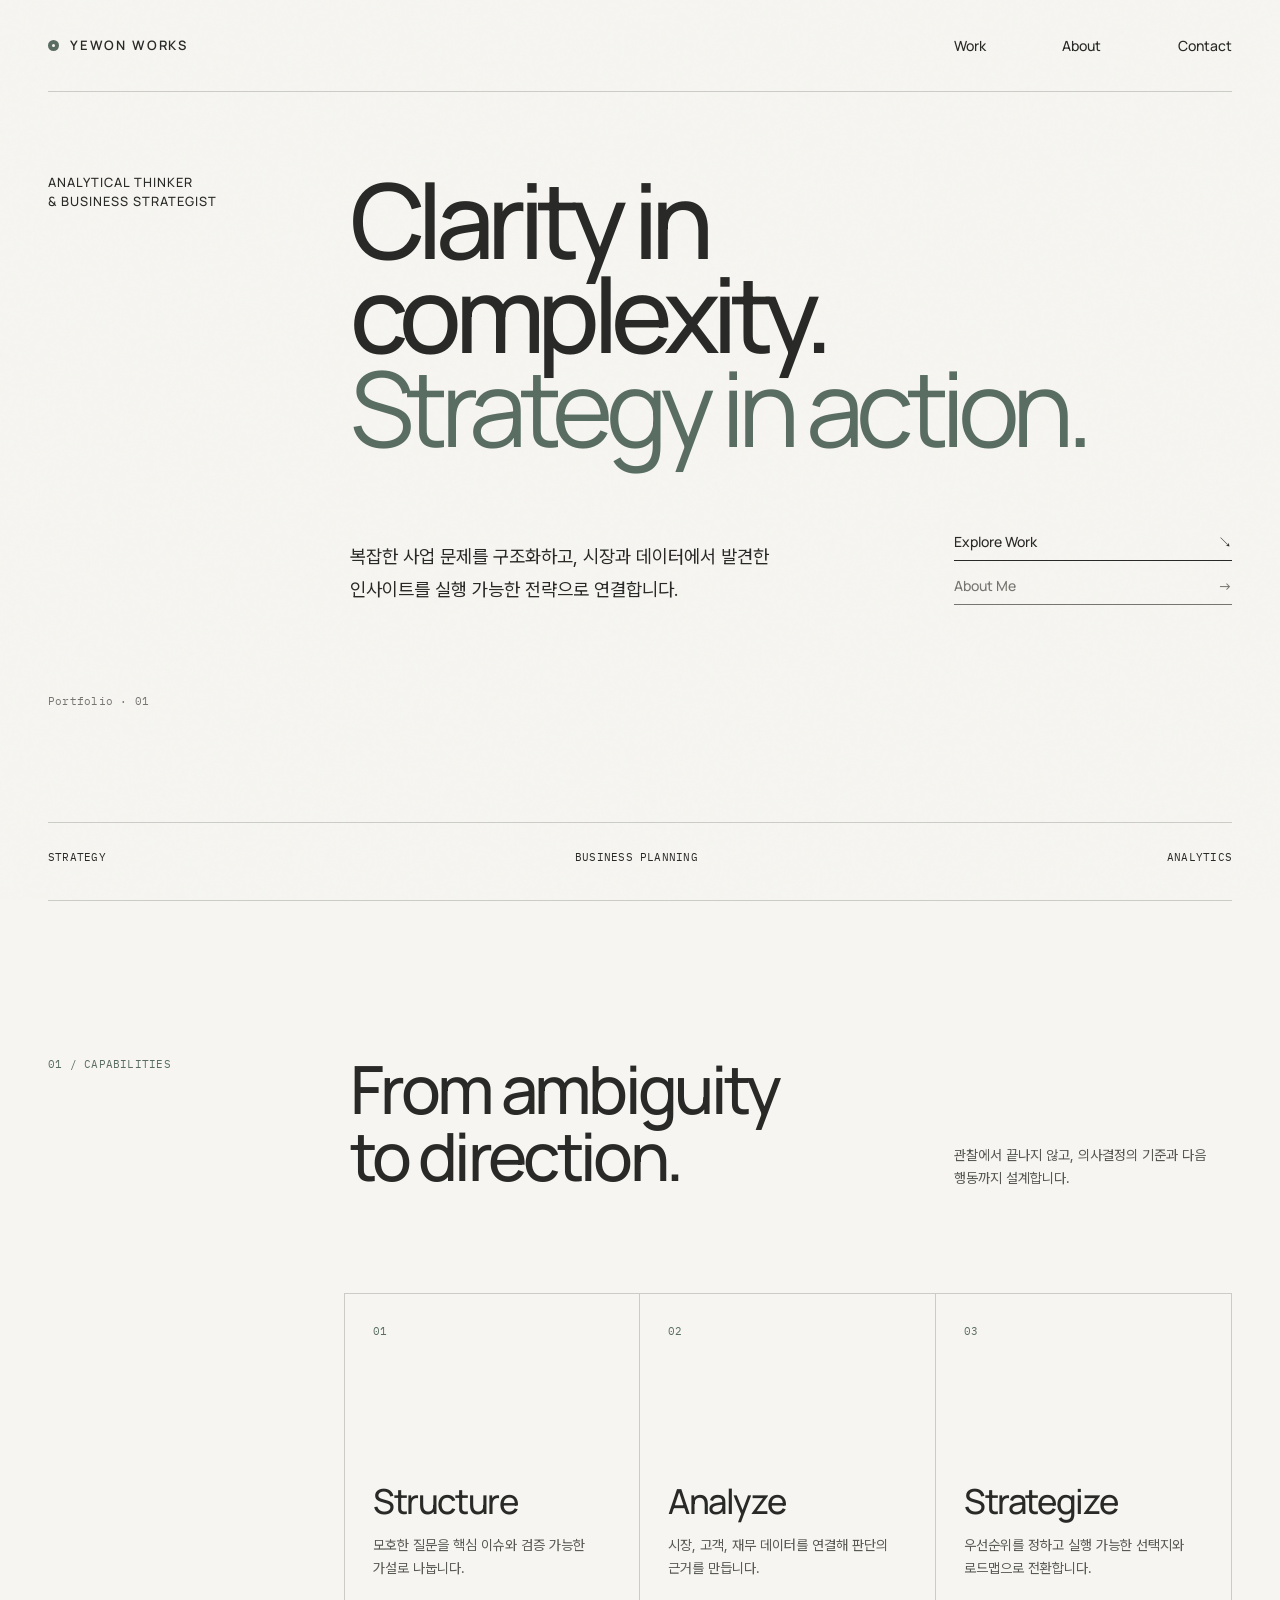
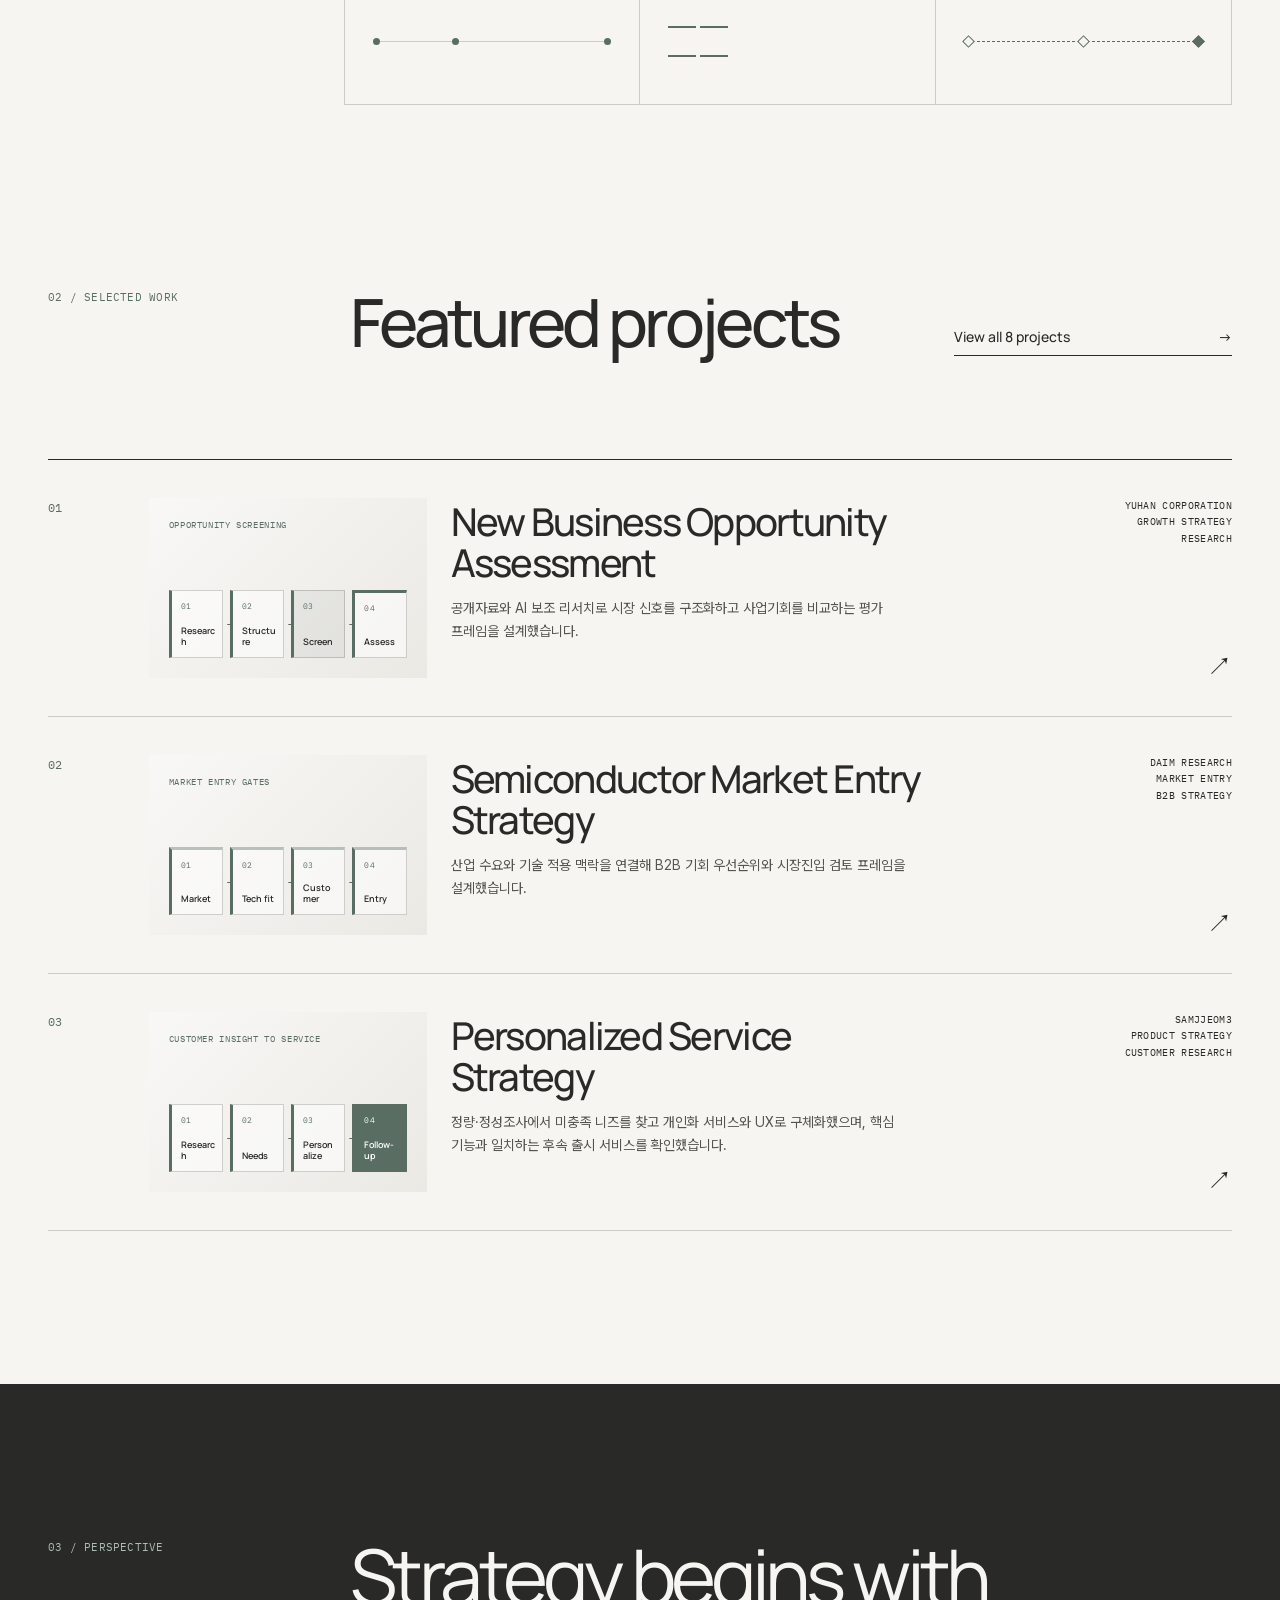
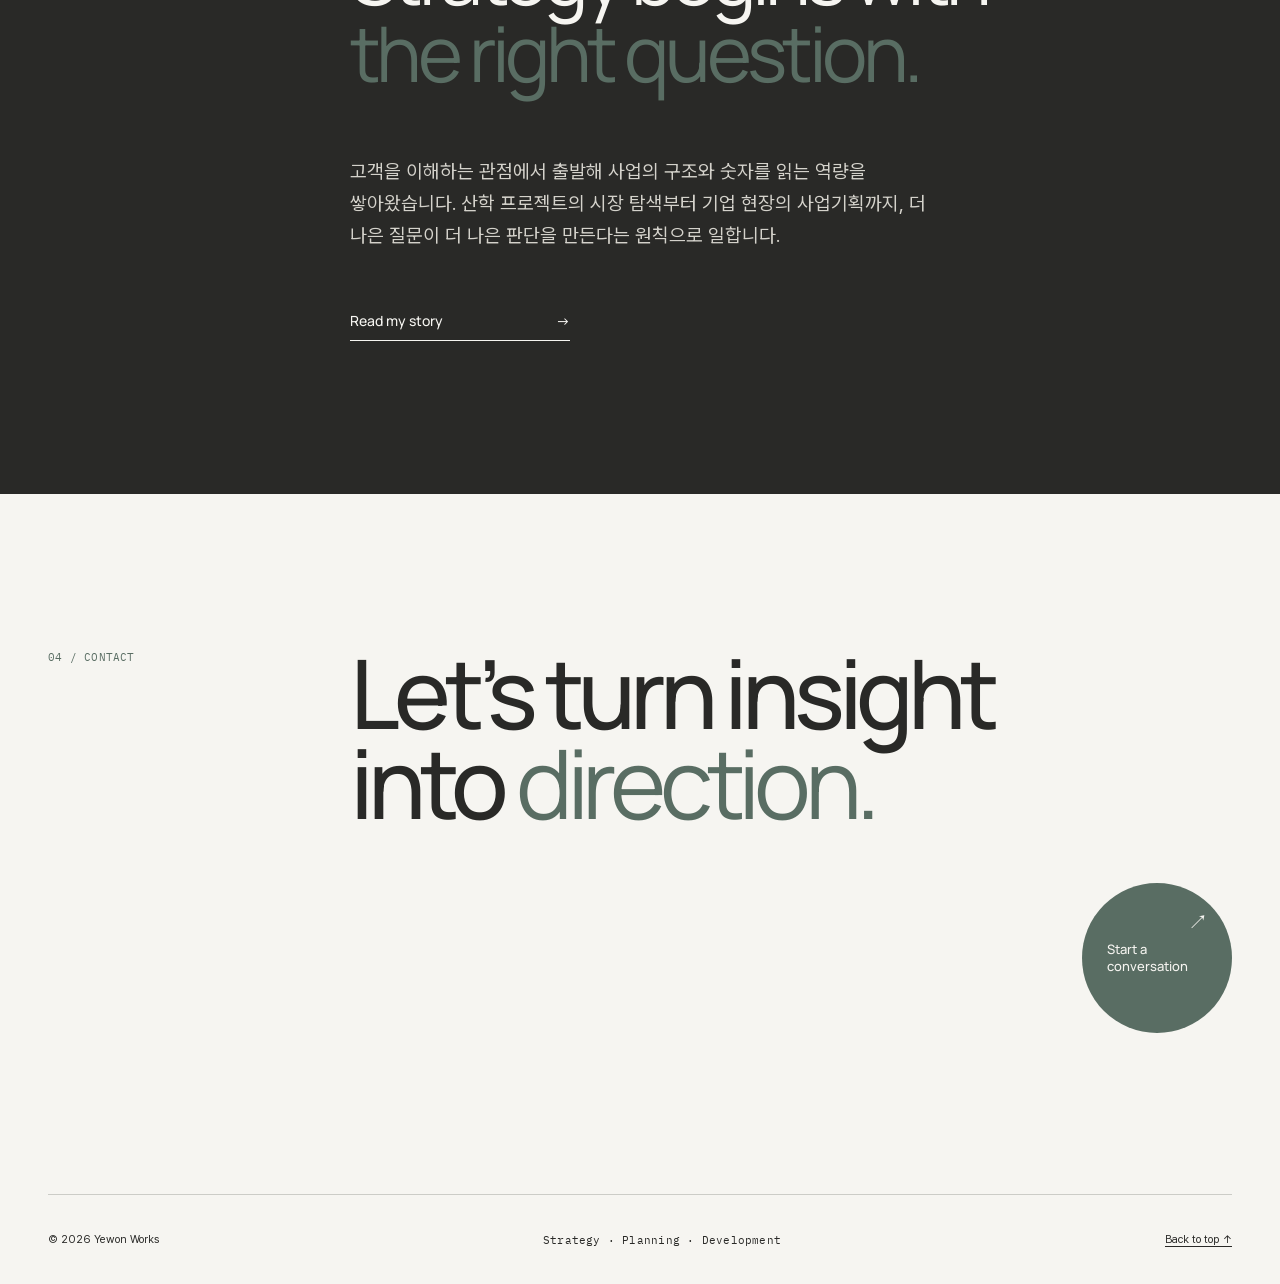
==== index.html @ 70c8a5c2 "Deploy Yewon Works v14" ====
<!doctype html>
<html lang="ko">
<head>
  <meta charset="utf-8">
  <meta name="viewport" content="width=device-width, initial-scale=1">
  <meta name="description" content="복잡한 사업 문제를 구조화하고 실행 가능한 전략으로 연결하는 비즈니스 전략 포트폴리오, Yewon Works.">
  <meta name="theme-color" content="#F6F5F1">
  <meta property="og:title" content="Yewon Works — Strategy in Action">
  <meta property="og:description" content="Business Strategy, Planning & Development Portfolio">
  <meta property="og:type" content="website">
  <title>Yewon Works — Business Strategy Portfolio</title>
  <link rel="icon" href="assets/favicon.svg" type="image/svg+xml">
  <link rel="preload" href="assets/fonts/PretendardVariable.woff2" as="font" type="font/woff2" crossorigin>
  <link rel="preload" href="assets/fonts/Manrope-Variable.ttf" as="font" type="font/ttf" crossorigin>
  <link rel="stylesheet" href="assets/css/styles.css">
  <link rel="stylesheet" href="assets/css/v9-quality.css">
  <script src="assets/js/projects.js" defer></script>
  <script src="assets/js/site.js" defer></script>
</head>
<body data-page="home">
  <a class="skip-link" href="#main">본문 바로가기</a>
  <header class="site-header" data-header>
    <a class="brand" href="index.html" aria-label="Yewon Works 홈">
      <span class="brand-mark" aria-hidden="true"></span>
      <span>YEWON WORKS</span>
    </a>
    <button class="menu-toggle" type="button" aria-expanded="false" aria-controls="site-nav">
      <span>Menu</span><span class="menu-icon" aria-hidden="true"></span>
    </button>
    <nav class="site-nav" id="site-nav" aria-label="주요 메뉴">
      <a href="work.html" data-nav="work">Work</a>
      <a href="about.html" data-nav="about">About</a>
      <a href="contact.html" data-nav="contact">Contact</a>
    </nav>
  </header>

  <main id="main">
    <section class="hero shell" aria-labelledby="hero-title">
      <div class="hero-kicker reveal">
        <span class="eyebrow">Analytical Thinker<br>&amp; Business Strategist</span>
        <span class="edition mono">Portfolio · 01</span>
      </div>
      <div class="hero-content">
        <h1 id="hero-title" class="display reveal">Clarity in<br>complexity.<br><em>Strategy in action.</em></h1>
        <div class="hero-bottom reveal">
          <p>복잡한 사업 문제를 구조화하고, 시장과 데이터에서 발견한 인사이트를 실행 가능한 전략으로 연결합니다.</p>
          <div class="hero-actions">
            <a class="text-link" href="#featured">Explore Work <span aria-hidden="true">↘</span></a>
            <a class="text-link text-link--muted" href="about.html">About Me <span aria-hidden="true">→</span></a>
          </div>
        </div>
      </div>
      <div class="hero-keywords mono reveal" aria-label="핵심 분야">
        <span>Strategy</span><span>Business Planning</span><span>Analytics</span>
      </div>
    </section>

    <section class="section section--line shell" aria-labelledby="competencies-title">
      <div class="section-heading reveal">
        <p class="section-index mono">01 / Capabilities</p>
        <h2 id="competencies-title">From ambiguity<br>to direction.</h2>
        <p>관찰에서 끝나지 않고, 의사결정의 기준과 다음 행동까지 설계합니다.</p>
      </div>
      <div class="capability-grid">
        <article class="capability reveal">
          <span class="capability-no mono">01</span>
          <h3>Structure</h3>
          <p>모호한 질문을 핵심 이슈와 검증 가능한 가설로 나눕니다.</p>
          <div class="logic-line" aria-hidden="true"><i></i><i></i><i></i></div>
        </article>
        <article class="capability reveal">
          <span class="capability-no mono">02</span>
          <h3>Analyze</h3>
          <p>시장, 고객, 재무 데이터를 연결해 판단의 근거를 만듭니다.</p>
          <div class="logic-grid" aria-hidden="true"><i></i><i></i><i></i><i></i></div>
        </article>
        <article class="capability reveal">
          <span class="capability-no mono">03</span>
          <h3>Strategize</h3>
          <p>우선순위를 정하고 실행 가능한 선택지와 로드맵으로 전환합니다.</p>
          <div class="logic-roadmap" aria-hidden="true"><i></i><i></i><i></i></div>
        </article>
      </div>
    </section>

    <section class="section featured shell" id="featured" aria-labelledby="featured-title">
      <div class="section-heading section-heading--row reveal">
        <div>
          <p class="section-index mono">02 / Selected Work</p>
          <h2 id="featured-title">Featured projects</h2>
        </div>
        <a class="text-link" href="work.html">View all 8 projects <span aria-hidden="true">→</span></a>
      </div>
      <div class="featured-list" data-featured-projects></div>
    </section>

    <section class="section profile-bridge" aria-labelledby="intro-title">
      <div class="shell profile-bridge__inner">
        <p class="section-index mono reveal">03 / Perspective</p>
        <div class="profile-bridge__copy reveal">
          <h2 id="intro-title">Strategy begins with<br><em>the right question.</em></h2>
          <p>고객을 이해하는 관점에서 출발해 사업의 구조와 숫자를 읽는 역량을 쌓아왔습니다. 산학 프로젝트의 시장 탐색부터 기업 현장의 사업기획까지, 더 나은 질문이 더 나은 판단을 만든다는 원칙으로 일합니다.</p>
          <a class="text-link text-link--light" href="about.html">Read my story <span aria-hidden="true">→</span></a>
        </div>
      </div>
    </section>

    <section class="contact-cta shell reveal" aria-labelledby="contact-title">
      <p class="section-index mono">04 / Contact</p>
      <div>
        <h2 id="contact-title">Let’s turn insight<br>into <em>direction.</em></h2>
        <a class="circle-link" href="contact.html" aria-label="Contact 페이지로 이동"><span>Start a<br>conversation</span><b aria-hidden="true">↗</b></a>
      </div>
    </section>
  </main>

  <footer class="site-footer shell">
    <p>© <span data-year></span> Yewon Works</p>
    <p class="mono">Strategy · Planning · Development</p>
    <a href="#main">Back to top ↑</a>
  </footer>
</body>
</html>
---- assets/css/styles.css ----
:root {
  --canvas: #f6f5f1;
  --ink: #292927;
  --surface: #e8e6e0;
  --sage: #596d63;
  --stone: #77756f;
  --line: rgba(41, 41, 39, 0.2);
  --shell: min(1440px, calc(100vw - 96px));
  --header-h: 92px;
  --ease: cubic-bezier(.22, 1, .36, 1);
  --paper: var(--canvas);
  --paper-2: var(--surface);
  --muted: var(--stone);
  --sage-pale: rgba(89, 109, 99, .08);
  --mono: 'IBM Plex Mono', monospace;
}

* { box-sizing: border-box; }
html { scroll-behavior: smooth; }
body {
  margin: 0;
  background: var(--canvas);
  color: var(--ink);
  font-family: Pretendard, "Noto Sans KR", "Apple SD Gothic Neo", Arial, sans-serif;
  font-size: 16px;
  line-height: 1.65;
  text-rendering: optimizeLegibility;
  overflow-x: hidden;
}
body::before {
  content: "";
  position: fixed;
  inset: 0;
  z-index: -1;
  opacity: .18;
  pointer-events: none;
  background-image: url("data:image/svg+xml,%3Csvg viewBox='0 0 180 180' xmlns='http://www.w3.org/2000/svg'%3E%3Cfilter id='n'%3E%3CfeTurbulence type='fractalNoise' baseFrequency='.95' numOctaves='2' stitchTiles='stitch'/%3E%3C/filter%3E%3Crect width='100%25' height='100%25' filter='url(%23n)' opacity='.08'/%3E%3C/svg%3E");
}
a { color: inherit; text-decoration: none; }
button { color: inherit; font: inherit; }
p, h1, h2, h3 { margin-top: 0; }
::selection { background: var(--sage); color: var(--canvas); }
:focus-visible { outline: 2px solid var(--sage); outline-offset: 5px; }
.shell { width: var(--shell); margin-inline: auto; }
.mono { font-family: "IBM Plex Mono", Consolas, monospace; letter-spacing: .02em; }
.skip-link { position: fixed; top: 12px; left: 12px; z-index: 1000; padding: 10px 15px; background: var(--ink); color: var(--canvas); transform: translateY(-150%); }
.skip-link:focus { transform: none; }

.site-header {
  width: var(--shell);
  height: var(--header-h);
  margin-inline: auto;
  display: grid;
  grid-template-columns: repeat(12, 1fr);
  align-items: center;
  gap: 24px;
  border-bottom: 1px solid var(--line);
  position: relative;
  z-index: 50;
}
.brand { grid-column: span 4; display: inline-flex; width: max-content; align-items: center; gap: 11px; font: 600 13px/1 "Manrope", Arial, sans-serif; letter-spacing: .14em; }
.brand-mark { width: 11px; height: 11px; border-radius: 50%; background: var(--sage); position: relative; }
.brand-mark::after { content: ""; position: absolute; width: 3px; height: 3px; border-radius: 50%; background: var(--canvas); inset: 4px; }
.site-nav { grid-column: 10 / -1; display: flex; justify-content: space-between; font: 500 14px/1 "Manrope", Arial, sans-serif; }
.site-nav a { position: relative; padding: 8px 0; }
.site-nav a::after { content: ""; position: absolute; height: 1px; background: currentColor; inset: auto 0 1px; transform: scaleX(0); transform-origin: right; transition: transform .4s var(--ease); }
.site-nav a:hover::after, .site-nav a[aria-current="page"]::after { transform: scaleX(1); transform-origin: left; }
.site-nav a[aria-current="page"] { color: var(--sage); }
.menu-toggle { display: none; border: 0; background: transparent; padding: 10px 0; }

.hero { min-height: calc(100svh - var(--header-h)); display: grid; grid-template-columns: repeat(12, 1fr); grid-template-rows: 1fr auto; column-gap: 24px; padding-block: clamp(70px, 9vh, 130px) 34px; }
.hero-kicker { grid-column: 1 / 4; display: flex; flex-direction: column; justify-content: space-between; padding-bottom: 112px; }
.eyebrow { font: 500 clamp(12px, 1vw, 14px)/1.45 "Manrope", Arial, sans-serif; letter-spacing: .08em; text-transform: uppercase; }
.edition { font-size: 11px; color: var(--stone); }
.hero-content { grid-column: 4 / -1; }
.display { margin: 0; font: 500 clamp(58px, 8.15vw, 126px)/.9 "Manrope", Arial, sans-serif; letter-spacing: -.072em; }
.display em, h2 em, .about-statement em, .contact-page h1 em { color: var(--sage); font-style: normal; font-weight: 400; }
.hero-bottom { margin: clamp(50px, 8vh, 94px) 0 0; display: grid; grid-template-columns: repeat(9, 1fr); gap: 24px; align-items: end; }
.hero-bottom > p { grid-column: 1 / 6; max-width: 610px; margin: 0; font-size: clamp(17px, 1.45vw, 21px); line-height: 1.75; word-break: keep-all; }
.hero-actions { grid-column: 7 / -1; display: grid; gap: 10px; }
.text-link { display: flex; justify-content: space-between; gap: 22px; border-bottom: 1px solid currentColor; padding: 6px 0 9px; font: 500 14px/1.3 "Manrope", Arial, sans-serif; transition: color .25s, padding .25s; }
.text-link:hover { color: var(--sage); padding-inline: 4px; }
.text-link--muted { color: var(--stone); }
.hero-keywords { grid-column: 1 / -1; display: flex; justify-content: space-between; padding-top: 25px; border-top: 1px solid var(--line); font-size: 11px; text-transform: uppercase; }

.section { padding-block: clamp(110px, 12vw, 190px); }
.section--line { border-top: 1px solid var(--line); }
.section-heading { display: grid; grid-template-columns: repeat(12, 1fr); gap: 24px; margin-bottom: clamp(70px, 8vw, 120px); }
.section-index { grid-column: 1 / 4; margin: 0; color: var(--sage); font-size: 11px; text-transform: uppercase; }
.section-heading h2 { grid-column: 4 / 10; margin: 0; font: 500 clamp(43px, 5.2vw, 77px)/1.02 "Manrope", Arial, sans-serif; letter-spacing: -.055em; }
.section-heading > p:last-child { grid-column: 10 / -1; margin: 0; align-self: end; color: #575752; font-size: 14px; word-break: keep-all; }
.section-heading--row { align-items: end; }
.section-heading--row > div { grid-column: 1 / 10; display: grid; grid-template-columns: repeat(9, 1fr); gap: 24px; }
.section-heading--row > div .section-index { grid-column: 1 / 4; }
.section-heading--row > div h2 { grid-column: 4 / -1; }
.section-heading--row > .text-link { grid-column: 10 / -1; }

.capability-grid { margin-left: 25%; display: grid; grid-template-columns: repeat(3, 1fr); border-top: 1px solid var(--line); border-bottom: 1px solid var(--line); }
.capability { min-height: 410px; padding: 28px 28px 35px; display: flex; flex-direction: column; border-right: 1px solid var(--line); }
.capability:first-child { border-left: 1px solid var(--line); }
.capability-no { color: var(--sage); font-size: 11px; }
.capability h3 { margin: auto 0 15px; font: 500 clamp(28px, 2.7vw, 40px)/1 "Manrope", Arial, sans-serif; letter-spacing: -.04em; }
.capability p { margin: 0 0 34px; color: #5a5a55; font-size: 14px; word-break: keep-all; }
.logic-line, .logic-grid, .logic-roadmap { height: 55px; display: flex; align-items: center; position: relative; }
.logic-line::before { content: ""; position: absolute; height: 1px; inset: 50% 0 auto; background: var(--line); }
.logic-line i { width: 7px; height: 7px; border-radius: 50%; background: var(--sage); z-index: 1; }
.logic-line i:nth-child(2) { margin-inline: auto; }.logic-line i:nth-child(3) { margin-left: auto; }
.logic-grid { display: grid; grid-template-columns: 1fr 1fr; gap: 4px; width: 60px; }
.logic-grid i { border: 1px solid var(--sage); }.logic-grid i:nth-child(3) { background: var(--sage); }
.logic-roadmap { justify-content: space-between; }
.logic-roadmap::before { content: ""; position: absolute; left: 3px; right: 3px; top: 50%; border-top: 1px dashed var(--sage); }
.logic-roadmap i { width: 9px; height: 9px; background: var(--canvas); border: 1px solid var(--sage); transform: rotate(45deg); z-index: 1; }.logic-roadmap i:last-child { background: var(--sage); }

.featured { padding-top: 30px; }
.featured-list { border-top: 1px solid var(--ink); }
.featured-card { display: grid; grid-template-columns: repeat(12, 1fr); gap: 24px; padding: 38px 0; border-bottom: 1px solid var(--line); position: relative; transition: padding .45s var(--ease); }
.featured-card:hover { padding-inline: 18px; }
.featured-card__number { grid-column: 1 / 2; color: var(--sage); font-size: 12px; }
.featured-card__visual { grid-column: 2 / 5; height: 180px; background: var(--surface); overflow: hidden; position: relative; }
.featured-card__content { grid-column: 5 / 10; }
.featured-card__content h3 { margin: 3px 0 13px; font: 500 clamp(27px, 3vw, 43px)/1.08 "Manrope", Arial, sans-serif; letter-spacing: -.045em; }
.featured-card__content p { margin: 0; max-width: 570px; color: #555550; font-size: 14px; word-break: keep-all; }
.featured-card__meta { grid-column: 10 / -1; display: flex; flex-direction: column; justify-content: space-between; align-items: flex-end; text-align: right; }
.featured-card__meta span { font-size: 10px; text-transform: uppercase; }.featured-card__meta b { font: 400 25px/1 "Manrope", Arial, sans-serif; transition: transform .3s; }.featured-card:hover .featured-card__meta b { transform: translate(4px, -4px); }
.mini-visual { position: absolute; inset: 25px; }
.mini-visual--matrix { border: 1px solid rgba(89,109,99,.45); background: linear-gradient(90deg, transparent 49.7%, rgba(89,109,99,.35) 50%, transparent 50.3%), linear-gradient(transparent 49.7%, rgba(89,109,99,.35) 50%, transparent 50.3%); }
.mini-visual--matrix::after { content: ""; position: absolute; width: 22px; height: 22px; right: 18%; top: 16%; border-radius: 50%; background: var(--sage); }
.mini-visual--scenario { border-left: 1px solid var(--sage); border-bottom: 1px solid var(--sage); }
.mini-visual--scenario::before, .mini-visual--scenario::after { content: ""; position: absolute; left: 14%; right: 5%; height: 1px; background: var(--sage); transform-origin: left; }
.mini-visual--scenario::before { bottom: 25%; transform: rotate(-17deg); }.mini-visual--scenario::after { bottom: 25%; transform: rotate(-38deg); opacity: .55; }
.mini-visual--journey { display: flex; align-items: center; justify-content: space-between; }
.mini-visual--journey::before { content: ""; position: absolute; left: 5px; right: 5px; border-top: 1px dashed var(--sage); }
.mini-visual--journey i { width: 12px; height: 12px; background: var(--surface); border: 1px solid var(--sage); border-radius: 50%; z-index: 1; }.mini-visual--journey i:nth-child(3) { background: var(--sage); }

.profile-bridge { background: var(--ink); color: var(--canvas); padding-block: clamp(110px, 12vw, 180px); }
.profile-bridge__inner { display: grid; grid-template-columns: repeat(12, 1fr); gap: 24px; }
.profile-bridge .section-index { grid-column: 1 / 4; color: #aebcb5; }
.profile-bridge__copy { grid-column: 4 / -1; }
.profile-bridge h2 { margin: 0 0 65px; font: 400 clamp(48px, 6vw, 90px)/1 "Manrope", Arial, sans-serif; letter-spacing: -.06em; }
.profile-bridge__copy > p { max-width: 610px; margin: 0 0 55px; font-size: clamp(17px, 1.5vw, 21px); color: #d4d2cb; word-break: keep-all; }
.text-link--light { max-width: 220px; color: var(--canvas); }

.contact-cta { min-height: 700px; padding-block: clamp(110px, 12vw, 180px); display: grid; grid-template-columns: repeat(12, 1fr); gap: 24px; }
.contact-cta > .section-index { grid-column: 1 / 4; }
.contact-cta > div { grid-column: 4 / -1; position: relative; }
.contact-cta h2 { margin: 0; font: 500 clamp(52px, 7.5vw, 112px)/.94 "Manrope", Arial, sans-serif; letter-spacing: -.065em; }
.circle-link { width: 150px; height: 150px; border-radius: 50%; background: var(--sage); color: var(--canvas); display: flex; justify-content: space-between; align-items: center; padding: 25px; margin: 55px 0 0 auto; font: 500 13px/1.35 "Manrope", Arial, sans-serif; transition: transform .4s var(--ease), background .3s; }
.circle-link b { align-self: flex-start; font-size: 20px; font-weight: 400; }.circle-link:hover { transform: rotate(-5deg) scale(1.04); background: #45594f; }
.site-footer { min-height: 90px; padding-block: 24px; border-top: 1px solid var(--line); display: flex; justify-content: space-between; align-items: center; font-size: 11px; }
.site-footer p { margin: 0; }.site-footer a { text-decoration: underline; text-underline-offset: 3px; }

/* Work */
.page-hero { min-height: 700px; padding-block: clamp(80px, 10vw, 150px) 70px; display: grid; grid-template-columns: repeat(12, 1fr); gap: 24px; align-content: space-between; }
.page-label { grid-column: 1 / 4; color: var(--sage); font-size: 11px; text-transform: uppercase; }
.page-hero__title { grid-column: 1 / -1; display: flex; justify-content: space-between; align-items: end; }
.page-hero h1 { margin: 0; font: 500 clamp(95px, 17vw, 250px)/.72 "Manrope", Arial, sans-serif; letter-spacing: -.085em; }
.project-count { font-size: 11px; color: var(--stone); }
.page-hero__intro { grid-column: 4 / -1; display: grid; grid-template-columns: 2fr 1fr; gap: 48px; border-top: 1px solid var(--line); padding-top: 24px; }
.page-hero__intro p:first-child { margin: 0; font-size: clamp(18px, 1.8vw, 25px); max-width: 650px; word-break: keep-all; }
.page-hero__intro .note { margin: 0; color: #65645f; font-size: 12px; word-break: keep-all; }
.work-section { padding-block: clamp(100px, 10vw, 150px); border-top: 1px solid var(--line); }
.work-section__heading { display: grid; grid-template-columns: repeat(12, 1fr); gap: 24px; margin-bottom: 70px; }
.work-section__heading .section-index { grid-column: 1 / 4; }
.work-section__heading h2 { grid-column: 4 / 10; margin: 0; font: 500 clamp(40px, 4.7vw, 68px)/1 "Manrope", Arial, sans-serif; letter-spacing: -.05em; }
.work-section__heading > p:last-child { grid-column: 10 / -1; margin: 0; font-size: 13px; color: #61605b; word-break: keep-all; }
.project-table { border-top: 1px solid var(--ink); }
.project-row { display: grid; grid-template-columns: repeat(12, 1fr); gap: 24px; padding: 34px 0 36px; border-bottom: 1px solid var(--line); transition: padding .4s var(--ease), background .3s; position: relative; }
.project-row:hover { padding-inline: 16px; }
.project-row__no { grid-column: 1 / 2; color: var(--sage); font-size: 11px; }
.project-row__main { grid-column: 2 / 8; }
.project-row__org { margin: 0 0 7px; color: var(--stone); font-size: 11px; }
.project-row h3 { margin: 0 0 12px; font: 500 clamp(25px, 2.8vw, 39px)/1.12 "Manrope", Arial, sans-serif; letter-spacing: -.045em; }
.project-row__main > p:last-child { max-width: 650px; margin: 0; color: #5c5c57; font-size: 13px; word-break: keep-all; }
.project-row__tags { grid-column: 8 / 11; display: flex; align-content: flex-start; flex-wrap: wrap; gap: 6px; }
.tag { display: inline-block; border: 1px solid var(--line); border-radius: 999px; padding: 5px 9px 4px; font: 400 9px/1.2 "IBM Plex Mono", monospace; }
.project-row__type { grid-column: 11 / -1; display: flex; flex-direction: column; justify-content: space-between; align-items: flex-end; text-align: right; font-size: 10px; }
.project-row__type b { font-size: 22px; font-weight: 400; transition: transform .3s; }.project-row:hover .project-row__type b { transform: translate(4px, -4px); }
.review-badge { color: var(--sage); }
.archive-note { margin-bottom: 130px; padding: 28px 0; border-top: 1px solid var(--ink); border-bottom: 1px solid var(--line); display: grid; grid-template-columns: repeat(12, 1fr); gap: 24px; }
.archive-note span { grid-column: 1 / 4; font-size: 10px; color: var(--sage); text-transform: uppercase; }.archive-note p { grid-column: 4 / 10; margin: 0; font-size: 13px; color: #575752; }

/* About */
.page-hero--about { min-height: calc(100svh - var(--header-h)); }
.about-statement { grid-column: 3 / -1; margin: 0; font: 500 clamp(58px, 8.1vw, 122px)/.92 "Manrope", Arial, sans-serif; letter-spacing: -.07em; }
.about-lead { grid-column: 7 / -1; display: grid; grid-template-columns: 1fr 3fr; gap: 24px; align-self: end; }
.about-lead span { color: var(--sage); font-size: 10px; }.about-lead p { margin: 0; font-size: 17px; word-break: keep-all; }
.about-narrative { display: grid; grid-template-columns: repeat(12, 1fr); gap: 24px; border-top: 1px solid var(--line); }
.about-narrative .section-heading { grid-column: 1 / 7; display: block; margin: 0; }.about-narrative .section-heading h2 { margin-top: 55px; }
.narrative-copy { grid-column: 7 / -1; padding-top: 68px; max-width: 650px; }.narrative-copy p { margin-bottom: 30px; color: #575752; word-break: keep-all; }.narrative-copy .lead-copy { color: var(--ink); font-size: clamp(21px, 2vw, 28px); line-height: 1.55; }
.experience-section { background: var(--surface); }
.experience-section .section-heading { margin-bottom: 70px; }.experience-section .section-heading > p { max-width: 280px; }
.timeline { margin-left: 25%; border-top: 1px solid var(--ink); }
.timeline-item { display: grid; grid-template-columns: 1fr 3fr; gap: 24px; padding: 34px 0 55px; border-bottom: 1px solid var(--line); }
.timeline-year, .item-type { font-size: 10px; color: var(--sage); text-transform: uppercase; }.timeline-item h3 { margin: 5px 0 2px; font: 500 clamp(25px, 2.8vw, 39px)/1.2 "Manrope", Arial, sans-serif; letter-spacing: -.04em; }.timeline-item div > p:not(.item-type) { margin: 0; }.timeline-item .item-description { max-width: 580px; margin-top: 22px; color: #5b5a55; font-size: 13px; word-break: keep-all; }
.profile-grid { display: grid; grid-template-columns: repeat(12, 1fr); gap: 24px; border-bottom: 1px solid var(--line); }
.profile-block { grid-column: span 6; min-height: 430px; padding-right: 45px; }.profile-block:first-child { border-right: 1px solid var(--line); }.profile-block--cert { grid-column: 7 / -1; border-top: 1px solid var(--line); padding-top: 55px; min-height: 250px; }
.profile-block h2 { margin: 55px 0 40px; font: 500 clamp(37px, 4vw, 59px)/1.04 "Manrope", Arial, sans-serif; letter-spacing: -.05em; }
.clean-list, .skill-list { list-style: none; padding: 0; margin: 0; }.clean-list li { border-top: 1px solid var(--line); padding: 12px 0; }.clean-list .placeholder { color: var(--stone); font-size: 12px; }
.skill-list { margin-top: 50px; }.skill-list li { padding: 14px 0; border-bottom: 1px solid var(--line); display: flex; justify-content: space-between; font: 500 clamp(18px, 1.8vw, 25px)/1.2 "Manrope", Arial, sans-serif; }.skill-list i { color: var(--sage); font: 400 10px "IBM Plex Mono", monospace; }
.profile-block--cert > p:nth-child(2) { max-width: 460px; color: #5d5c57; }.placeholder-chip { display: inline-block; margin-top: 25px; padding: 8px 12px; border: 1px dashed var(--sage); color: var(--sage); font: 400 10px "IBM Plex Mono", monospace; text-transform: uppercase; }

/* Contact */
.dark-page { --canvas: #292927; --ink: #f6f5f1; --line: rgba(246,245,241,.2); --stone: #aaa8a2; --sage: #aebcb5; background: #292927; color: #f6f5f1; }
.dark-page .brand-mark::after { background: #292927; }.dark-page .site-header { border-color: var(--line); }
.contact-page { min-height: calc(100svh - var(--header-h)); padding-block: 75px 65px; display: grid; grid-template-columns: repeat(12, 1fr); gap: 24px; align-content: space-between; }
.contact-page .page-label { grid-column: 1 / 4; color: #aebcb5; }
.contact-page__main { grid-column: 3 / -1; display: grid; grid-template-columns: 3fr 1fr; gap: 24px; align-items: end; }
.contact-page h1 { grid-column: 1 / -1; margin: 0 0 50px; font: 400 clamp(63px, 9vw, 135px)/.9 "Manrope", Arial, sans-serif; letter-spacing: -.075em; }.contact-page__main > p { grid-column: 2; margin: 0; color: #d5d3cd; font-size: 16px; word-break: keep-all; }
.contact-links { grid-column: 4 / -1; border-top: 1px solid #f6f5f1; }
.contact-row { display: grid; grid-template-columns: 2fr 5fr auto; gap: 24px; align-items: center; padding: 21px 0; border-bottom: 1px solid var(--line); }.contact-row > span:first-child { color: #aebcb5; font-size: 10px; text-transform: uppercase; }.contact-row strong { display: block; font-size: 14px; font-weight: 500; }.contact-row small { display: block; margin-top: 3px; color: #a8a6a0; font-size: 11px; }.contact-row > span:last-child { color: var(--stone); }
.contact-footnote { grid-column: 4 / -1; display: flex; gap: 10px; align-items: center; color: var(--stone); font: 400 10px "IBM Plex Mono", monospace; }.contact-footnote p { margin: 0; }.status-dot { width: 6px; height: 6px; border-radius: 50%; background: #aebcb5; }

/* Project detail */
.project-loading { min-height: 70vh; display: grid; place-items: center; color: var(--stone); }
.project-hero { padding-block: 75px 70px; min-height: 780px; display: grid; grid-template-columns: repeat(12, 1fr); grid-template-rows: auto 1fr auto; gap: 24px; }
.project-hero__back { grid-column: 1 / 4; font-size: 11px; }.project-hero__back:hover { color: var(--sage); }
.project-hero__status { grid-column: 10 / -1; justify-self: end; color: var(--sage); font-size: 10px; text-transform: uppercase; }
.project-hero__title { grid-column: 2 / 11; align-self: center; }.project-hero__title .project-number { color: var(--sage); font-size: 11px; }.project-hero__title h1 { margin: 22px 0 30px; font: 500 clamp(56px, 7.8vw, 115px)/.93 "Manrope", Arial, sans-serif; letter-spacing: -.07em; }.project-hero__title p { max-width: 740px; margin: 0; color: #555550; font-size: clamp(17px, 1.45vw, 21px); word-break: keep-all; }
.project-facts { grid-column: 1 / -1; display: grid; grid-template-columns: repeat(4, 1fr); gap: 24px; border-top: 1px solid var(--ink); padding-top: 20px; }.project-fact span { display: block; margin-bottom: 7px; color: var(--stone); font-size: 9px; text-transform: uppercase; }.project-fact strong { font-size: 13px; font-weight: 500; }
.confidential-note { background: var(--sage); color: var(--canvas); }.confidential-note__inner { padding-block: 19px; display: grid; grid-template-columns: repeat(12, 1fr); gap: 24px; align-items: center; }.confidential-note span { grid-column: 1 / 4; font-size: 9px; text-transform: uppercase; }.confidential-note p { grid-column: 4 / 11; margin: 0; font-size: 12px; }
.case-intro { padding-block: 130px; display: grid; grid-template-columns: repeat(12, 1fr); gap: 24px; }.case-intro .section-index { grid-column: 1 / 4; }.case-intro__content { grid-column: 4 / 10; }.case-intro__content h2 { margin: 0 0 35px; font: 500 clamp(39px, 4.5vw, 66px)/1.03 "Manrope", Arial, sans-serif; letter-spacing: -.05em; }.case-intro__content > p { margin: 0 0 55px; font-size: 18px; word-break: keep-all; }.case-meta { display: grid; grid-template-columns: 1fr 1fr; border-top: 1px solid var(--line); }.case-meta div { padding: 18px 0; border-bottom: 1px solid var(--line); }.case-meta span { display: block; color: var(--stone); font-size: 9px; text-transform: uppercase; }.case-meta strong { font-size: 13px; font-weight: 500; }.case-meta div:nth-child(odd) { border-right: 1px solid var(--line); padding-right: 20px; }.case-meta div:nth-child(even) { padding-left: 20px; }
.case-visual-section { background: var(--surface); padding-block: 120px; }.case-visual-grid { display: grid; grid-template-columns: repeat(12, 1fr); gap: 24px; }.case-visual-grid > header { grid-column: 1 / 4; }.case-visual-grid > header h2 { margin-top: 40px; font: 500 clamp(33px, 3.5vw, 50px)/1.06 "Manrope", Arial, sans-serif; letter-spacing: -.045em; }.case-visual { grid-column: 4 / -1; min-height: 480px; border: 1px solid rgba(41,41,39,.25); padding: 32px; display: grid; grid-template-columns: repeat(3, 1fr); gap: 14px; position: relative; }.case-visual::after { content: "FORMAT PREVIEW · CONTENT PENDING"; position: absolute; bottom: 13px; right: 18px; color: var(--stone); font: 400 9px "IBM Plex Mono", monospace; }.visual-card { border: 1px solid var(--line); padding: 18px; display: flex; flex-direction: column; justify-content: space-between; min-height: 190px; }.visual-card span { color: var(--sage); font-size: 9px; text-transform: uppercase; }.visual-card strong { font: 500 clamp(17px, 1.6vw, 23px)/1.2 "Manrope", Arial, sans-serif; }.visual-card i { height: 4px; width: 48px; background: var(--sage); opacity: .75; }
.case-sections { padding-block: 130px; }.case-section { display: grid; grid-template-columns: repeat(12, 1fr); gap: 24px; padding: 60px 0; border-top: 1px solid var(--line); }.case-section__no { grid-column: 1 / 2; color: var(--sage); font-size: 10px; }.case-section h2 { grid-column: 2 / 6; margin: 0; font: 500 clamp(28px, 3vw, 43px)/1.08 "Manrope", Arial, sans-serif; letter-spacing: -.045em; }.case-section__body { grid-column: 7 / -1; }.case-section__body > p { margin: 0 0 25px; color: #555550; word-break: keep-all; }.placeholder-box { border: 1px dashed rgba(89,109,99,.7); background: rgba(89,109,99,.04); padding: 20px; color: var(--sage); font-size: 12px; }.placeholder-box strong { display: block; margin-bottom: 5px; font: 500 10px "IBM Plex Mono", monospace; text-transform: uppercase; }
.project-next { background: var(--ink); color: var(--canvas); padding-block: 90px; }.project-next__inner { display: grid; grid-template-columns: repeat(12, 1fr); gap: 24px; align-items: center; }.project-next span { grid-column: 1 / 4; color: #aebcb5; font-size: 10px; }.project-next a { grid-column: 4 / -1; display: flex; justify-content: space-between; align-items: center; font: 400 clamp(30px, 4vw, 58px)/1 "Manrope", Arial, sans-serif; letter-spacing: -.045em; }.project-next a b { font-weight: 400; transition: transform .3s; }.project-next a:hover b { transform: translate(5px, -5px); }

/* Phase 1 refinement: denser inner pages, clearer project metadata */
body[data-page="work"] .page-hero { min-height: 560px; padding-block: clamp(60px, 7vw, 100px) 54px; }
body[data-page="work"] .page-hero h1 { font-size: clamp(76px, 12vw, 172px); line-height: .78; }
body[data-page="work"] .work-section { padding-block: clamp(76px, 8vw, 112px); }
body[data-page="work"] .work-section__heading { margin-bottom: 48px; }
body[data-page="work"] .work-section__heading h2 { font-size: clamp(35px, 4vw, 57px); }

.project-row { padding-block: 27px 29px; }
.project-row__main { grid-column: 2 / 7; }
.project-row__main > p:last-child { max-width: 590px; line-height: 1.62; }
.project-row__details { grid-column: 7 / 11; display: grid; align-content: start; gap: 13px; }
.project-row__details > div { display: grid; grid-template-columns: 64px 1fr; gap: 12px; }
.project-row__details span { color: var(--stone); font-size: 8px; text-transform: uppercase; }
.project-row__details strong, .project-row__details p { margin: 0; font-size: 10px; font-weight: 400; line-height: 1.45; }
.project-row__type { grid-column: 11 / -1; }

.page-hero--about { min-height: 700px; padding-block: clamp(58px, 7vw, 92px) 58px; }
.about-statement { font-size: clamp(48px, 5.4vw, 78px); line-height: .97; }
.about-lead p { font-size: 16px; }
body[data-page="about"] .section { padding-block: clamp(82px, 9vw, 128px); }
body[data-page="about"] .section-heading { margin-bottom: clamp(52px, 6vw, 80px); }
body[data-page="about"] .profile-block { min-height: 360px; }

.contact-page { min-height: 700px; padding-block: 58px 48px; }
.contact-page h1 { margin-bottom: 34px; font-size: clamp(58px, 7.2vw, 104px); line-height: .92; }
.contact-page__main > p { font-size: 15px; }
.contact-links { margin-top: 12px; }

.project-hero { min-height: 640px; padding-block: 56px 46px; }
.project-hero__title { grid-column: 2 / 10; }
.project-hero__title h1 { margin-block: 18px 22px; font-size: clamp(48px, 6vw, 86px); line-height: .96; }
.project-hero__title p { max-width: 680px; font-size: clamp(16px, 1.2vw, 18px); }
.project-facts { padding-top: 16px; }
.case-intro { padding-block: 92px; }
.case-intro__content { grid-column: 4 / 11; }
.case-intro__content h2 { margin: 14px 0 28px; font-size: clamp(36px, 3.8vw, 55px); }
.case-intro__content > p { max-width: 690px; margin-bottom: 34px; font-size: 17px; }
.case-status { display: block; color: var(--sage); font-size: 9px; text-transform: uppercase; }
.case-intro blockquote { max-width: 690px; margin: 0 0 42px; padding: 18px 0 18px 22px; border-left: 2px solid var(--sage); font-size: clamp(19px, 1.7vw, 24px); line-height: 1.5; word-break: keep-all; }
.case-meta strong { line-height: 1.45; }

.analysis-section { background: var(--surface); padding-block: 88px; }
.analysis-section__inner { display: grid; grid-template-columns: repeat(12, 1fr); gap: 24px; }
.analysis-section header { grid-column: 1 / 4; }
.analysis-section header h2 { margin: 34px 0 22px; font: 500 clamp(31px, 3.2vw, 47px)/1.05 "Manrope", Arial, sans-serif; letter-spacing: -.045em; }
.analysis-section header > p:last-child { max-width: 250px; margin: 0; color: #5c5b56; font-size: 12px; word-break: keep-all; }
.analysis-flow { grid-column: 4 / -1; display: grid; grid-template-columns: repeat(3, 1fr); border-top: 1px solid var(--ink); border-bottom: 1px solid var(--line); }
.analysis-step { min-height: 310px; padding: 24px; border-right: 1px solid var(--line); display: flex; flex-direction: column; }
.analysis-step:first-child { border-left: 1px solid var(--line); }
.analysis-step > div { display: flex; justify-content: space-between; color: var(--sage); }
.analysis-step small, .analysis-step span { font-size: 8px; text-transform: uppercase; }
.analysis-step h3 { margin: auto 0 16px; font: 500 clamp(22px, 2vw, 29px)/1.18 "Manrope", Arial, sans-serif; letter-spacing: -.035em; }
.analysis-step p { margin: 0; color: #5a5954; font-size: 12px; line-height: 1.65; word-break: keep-all; }

.decision-record { padding-block: 94px; display: grid; grid-template-columns: repeat(12, 1fr); gap: 24px; }
.decision-record__heading { grid-column: 1 / 5; }
.decision-record__heading h2 { margin: 38px 0 0; font: 500 clamp(34px, 3.7vw, 54px)/1.05 "Manrope", Arial, sans-serif; letter-spacing: -.05em; }
.decision-record__content { grid-column: 5 / -1; border-top: 1px solid var(--ink); }
.record-row { display: grid; grid-template-columns: 150px 1fr auto; gap: 24px; padding: 28px 0 34px; border-bottom: 1px solid var(--line); }
.record-row > span:first-child { color: var(--sage); font-size: 9px; text-transform: uppercase; }
.record-row h3 { margin: 0 0 8px; font: 500 20px/1.25 "Manrope", Arial, sans-serif; }
.record-row p { max-width: 520px; margin: 0; color: #5a5954; font-size: 13px; word-break: keep-all; }
.record-status { align-self: start; color: var(--stone); font-size: 8px; text-transform: uppercase; }
.source-note { margin: 18px 0 0; color: var(--stone); font-size: 11px; }

.learning-section { background: var(--ink); color: var(--canvas); padding-block: 88px; }
.learning-section__inner { display: grid; grid-template-columns: repeat(12, 1fr); gap: 24px; }
.learning-section .section-index { grid-column: 1 / 4; color: #aebcb5; }
.learning-section__inner > div { grid-column: 4 / 11; }
.learning-section__inner > div > span { color: #aebcb5; font-size: 9px; text-transform: uppercase; }
.learning-section h2 { margin: 18px 0 30px; font: 400 clamp(34px, 4vw, 58px)/1.05 "Manrope", Arial, sans-serif; letter-spacing: -.045em; }
.learning-section p { max-width: 650px; color: #d4d2cb; font-size: 16px; word-break: keep-all; }
.learning-section .placeholder-box { margin-top: 34px; border-color: rgba(174,188,181,.65); background: rgba(174,188,181,.06); color: #cbd5d0; }

.case-intro--overview { padding-block: 84px; }
.overview-section { background: var(--surface); padding-block: 76px; }
.overview-section__inner { display: grid; grid-template-columns: repeat(12, 1fr); gap: 24px; }
.overview-section .section-index { grid-column: 1 / 4; }
.overview-note { grid-column: 4 / 10; }
.overview-note h2 { margin: 0 0 20px; font: 500 clamp(33px, 3.4vw, 50px)/1 "Manrope", Arial, sans-serif; letter-spacing: -.045em; }
.overview-note > p { margin: 0; color: #585752; font-size: 14px; word-break: keep-all; }
.overview-competencies { display: flex; flex-wrap: wrap; gap: 6px; margin-top: 30px; }
.project-next { padding-block: 68px; }

.reveal { opacity: 0; transform: translateY(20px); transition: opacity .8s var(--ease), transform .8s var(--ease); }.reveal.is-visible { opacity: 1; transform: none; }

@media (max-width: 960px) {
  :root { --shell: calc(100vw - 48px); --header-h: 76px; }
  .site-header { grid-template-columns: repeat(8, 1fr); }
  .brand { grid-column: 1 / 4; }.site-nav { grid-column: 6 / -1; }
  .hero { grid-template-columns: repeat(8, 1fr); }.hero-kicker { grid-column: 1 / 3; }.hero-content { grid-column: 3 / -1; }.hero-bottom { grid-template-columns: repeat(6, 1fr); }.hero-bottom > p { grid-column: 1 / 5; }.hero-actions { grid-column: 5 / -1; }
  .section-heading, .work-section__heading, .case-intro, .case-section, .case-visual-grid { grid-template-columns: repeat(8, 1fr); }.section-index, .section-heading .section-index, .work-section__heading .section-index, .case-intro .section-index { grid-column: 1 / 3; }.section-heading h2, .work-section__heading h2 { grid-column: 3 / 7; }.section-heading > p:last-child, .work-section__heading > p:last-child { grid-column: 7 / -1; }
  .section-heading--row > div { grid-column: 1 / 7; grid-template-columns: repeat(6,1fr); }.section-heading--row > .text-link { grid-column: 7 / -1; }
  .capability-grid { margin-left: 0; }.capability { min-height: 370px; }
  .featured-card { grid-template-columns: repeat(8,1fr); }.featured-card__visual { grid-column: 2 / 4; }.featured-card__content { grid-column: 4 / 7; }.featured-card__meta { grid-column: 7 / -1; }
  .profile-bridge__inner, .contact-cta, .page-hero, .project-hero { grid-template-columns: repeat(8, 1fr); }.profile-bridge .section-index, .contact-cta > .section-index { grid-column: 1 / 3; }.profile-bridge__copy, .contact-cta > div { grid-column: 3 / -1; }
  .page-hero__intro { grid-column: 3 / -1; }.page-label { grid-column: 1 / 3; }
  .project-row { grid-template-columns: repeat(8,1fr); }.project-row__main { grid-column: 2 / 6; }.project-row__tags { grid-column: 6 / 8; }.project-row__type { grid-column: 8 / -1; }
  .archive-note { grid-template-columns: repeat(8,1fr); }.archive-note span { grid-column: 1 / 3; }.archive-note p { grid-column: 3 / 7; }
  .about-statement { grid-column: 2 / -1; }.about-lead { grid-column: 4 / -1; }.about-narrative { grid-template-columns: repeat(8,1fr); }.about-narrative .section-heading { grid-column: 1 / 5; }.narrative-copy { grid-column: 5 / -1; }
  .project-hero__back { grid-column: 1 / 3; }.project-hero__status { grid-column: 7 / -1; }.project-hero__title { grid-column: 2 / 8; }.confidential-note__inner, .project-next__inner { grid-template-columns: repeat(8,1fr); }.confidential-note span, .project-next span { grid-column: 1 / 3; }.confidential-note p { grid-column: 3 / 8; }.case-intro__content { grid-column: 3 / 8; }.case-visual-grid > header { grid-column: 1 / 3; }.case-visual { grid-column: 3 / -1; }.case-section__no { grid-column: 1 / 2; }.case-section h2 { grid-column: 2 / 5; }.case-section__body { grid-column: 5 / -1; }.project-next a { grid-column: 3 / -1; }
}

@media (max-width: 700px) {
  :root { --shell: calc(100vw - 36px); --header-h: 68px; }
  .site-header { display: flex; justify-content: space-between; }
  .site-header .menu-toggle { display: flex; position: relative; margin-left: auto; align-items: center; gap: 10px; font: 500 12px "Manrope", Arial, sans-serif; z-index: 52; visibility: visible; }.menu-icon { width: 17px; height: 9px; border-top: 1px solid; border-bottom: 1px solid; }
  .site-nav { position: fixed; inset: 0; background: var(--canvas); color: var(--ink); padding: 120px 25px 45px; flex-direction: column; justify-content: flex-start; gap: 20px; transform: translateY(-105%); transition: transform .55s var(--ease); }.site-nav a { font: 500 48px/1.2 "Manrope", Arial, sans-serif; letter-spacing: -.05em; border-bottom: 1px solid var(--line); }.nav-open .site-nav { transform: none; }.nav-open { overflow: hidden; }
  p { overflow-wrap: anywhere; }
  .hero { display: block; min-height: auto; padding-block: 58px 28px; }.hero-kicker { padding: 0 0 70px; flex-direction: row; }.edition { display: none; }.display { font-size: clamp(48px, 15vw, 76px); line-height: .94; }.hero-bottom { display: block; margin-top: 55px; }.hero-bottom > p { font-size: 16px; word-break: normal; }.hero-actions { margin-top: 38px; }.hero-keywords { margin-top: 80px; gap: 12px; font-size: 8px; }
  .section { padding-block: 95px; }.section-heading, .section-heading--row { display: block; margin-bottom: 55px; }.section-heading h2, .section-heading--row > div h2 { margin: 33px 0 25px; }.section-heading > p:last-child { max-width: 330px; }.section-heading--row > div { display: block; }.section-heading--row > .text-link { margin-top: 35px; max-width: 200px; }
  .capability-grid { display: block; border-bottom: 0; }.capability { min-height: 300px; border: 0; border-bottom: 1px solid var(--line); padding-inline: 5px; }.capability:first-child { border-left: 0; }.capability p { max-width: 340px; }
  .featured { padding-top: 0; }.featured-card { display: grid; grid-template-columns: 34px 1fr; gap: 14px; padding: 28px 0; }.featured-card:hover { padding-inline: 0; }.featured-card__number { grid-column: 1; }.featured-card__visual { grid-column: 2; height: 160px; }.featured-card__content { grid-column: 2; }.featured-card__meta { grid-column: 2; flex-direction: row; align-items: center; text-align: left; margin-top: 12px; }.featured-card__content h3 { font-size: 29px; }
  .profile-bridge__inner, .contact-cta { display: block; }.profile-bridge__copy { margin-top: 55px; }.profile-bridge h2 { font-size: 47px; }.contact-cta { min-height: 600px; }.contact-cta > div { margin-top: 50px; }.contact-cta h2 { font-size: 54px; }.circle-link { width: 130px; height: 130px; }
  .site-footer { align-items: flex-start; gap: 20px; flex-wrap: wrap; }.site-footer .mono { order: 3; width: 100%; }
  .page-hero { min-height: 600px; display: flex; flex-direction: column; justify-content: space-between; padding-block: 65px; }.page-hero__title { display: block; }.page-hero h1 { font-size: clamp(92px, 32vw, 145px); }.project-count { display: block; margin-top: 22px; }.page-hero__intro { display: block; }.page-hero__intro .note { margin-top: 24px; }
  .work-section { padding-block: 90px; }.work-section__heading { display: block; }.work-section__heading h2 { margin: 34px 0 22px; }.project-row { grid-template-columns: 32px 1fr; gap: 13px; padding: 28px 0; }.project-row:hover { padding-inline: 0; }.project-row__no { grid-column: 1; }.project-row__main, .project-row__tags, .project-row__type { grid-column: 2; }.project-row__tags { margin-top: 8px; }.project-row__type { margin-top: 10px; flex-direction: row; align-items: center; text-align: left; }.archive-note { display: block; }.archive-note p { margin-top: 18px; }
  .about-statement { font-size: clamp(48px, 14.5vw, 73px); }.about-lead { display: block; }.about-lead p { margin-top: 20px; }.about-narrative { display: block; }.narrative-copy { padding-top: 65px; }.experience-section .section-heading { display: block; }.timeline { margin-left: 0; }.timeline-item { display: block; }.timeline-item > div { margin-top: 24px; }.profile-grid { display: block; }.profile-block { min-height: 0; padding: 65px 0; border-bottom: 1px solid var(--line); }.profile-block:first-child { border-right: 0; }
  .contact-page { display: block; min-height: auto; padding-block: 65px 90px; }.contact-page__main { display: block; margin-top: 80px; }.contact-page h1 { font-size: clamp(58px, 18vw, 86px); }.contact-page__main > p { max-width: 260px; margin-left: auto; }.contact-links { margin-top: 100px; }.contact-row { grid-template-columns: 72px 1fr auto; gap: 10px; }.contact-footnote { margin-top: 30px; }
  .project-hero { display: flex; flex-direction: column; min-height: 730px; padding-block: 55px; }.project-hero__status { align-self: flex-end; }.project-hero__title { margin-block: auto; }.project-hero__title h1 { font-size: clamp(50px, 14vw, 72px); }.project-facts { grid-template-columns: 1fr 1fr; }.confidential-note__inner { display: block; }.confidential-note p { margin: 8px 0 0; }.case-intro { display: block; padding-block: 90px; }.case-intro__content { margin-top: 45px; }.case-visual-grid { display: block; }.case-visual-grid > header { margin-bottom: 45px; }.case-visual { min-height: 600px; grid-template-columns: 1fr; }.visual-card { min-height: 140px; }.case-sections { padding-block: 80px; }.case-section { display: grid; grid-template-columns: 34px 1fr; padding: 45px 0; }.case-section__no { grid-column: 1; }.case-section h2, .case-section__body { grid-column: 2; }.case-section__body { margin-top: 25px; }.project-next__inner { display: block; }.project-next a { margin-top: 30px; }
}

@media (prefers-reduced-motion: reduce) {
  html { scroll-behavior: auto; }
  *, *::before, *::after { animation-duration: .01ms !important; animation-iteration-count: 1 !important; transition-duration: .01ms !important; }
  .reveal { opacity: 1; transform: none; }
}

@media (max-width: 960px) {
  .project-row__main { grid-column: 2 / 5; }
  .project-row__details { grid-column: 5 / 8; }
  .project-row__details > div { grid-template-columns: 54px 1fr; }
  .project-row__type { grid-column: 8 / -1; }
  .analysis-section__inner, .decision-record, .learning-section__inner, .overview-section__inner { grid-template-columns: repeat(8, 1fr); }
  .analysis-section header { grid-column: 1 / 3; }
  .analysis-flow { grid-column: 3 / -1; }
  .decision-record__heading { grid-column: 1 / 4; }
  .decision-record__content { grid-column: 4 / -1; }
  .record-row { grid-template-columns: 115px 1fr; }
  .record-status { grid-column: 2; }
  .learning-section .section-index, .overview-section .section-index { grid-column: 1 / 3; }
  .learning-section__inner > div, .overview-note { grid-column: 3 / 8; }
}

@media (max-width: 700px) {
  body[data-page="work"] .page-hero { min-height: 500px; padding-block: 50px; }
  body[data-page="work"] .page-hero h1 { font-size: clamp(72px, 24vw, 108px); }
  body[data-page="work"] .work-section { padding-block: 70px; }
  body[data-page="work"] .work-section__heading { margin-bottom: 38px; }
  .project-row__main, .project-row__details, .project-row__type { grid-column: 2; }
  .project-row__details { margin-top: 18px; padding-top: 17px; border-top: 1px solid var(--line); gap: 10px; }
  .project-row__details > div { grid-template-columns: 62px 1fr; }
  .project-row__type { margin-top: 14px; }

  .page-hero--about { min-height: 620px; padding-block: 48px; }
  .about-statement { font-size: clamp(42px, 11vw, 56px); }
  body[data-page="about"] .section { padding-block: 76px; }

  .contact-page { padding-block: 50px 70px; }
  .contact-page__main { margin-top: 65px; }
  .contact-page h1 { font-size: clamp(52px, 15vw, 72px); }
  .contact-links { margin-top: 72px; }

  .project-hero { min-height: 610px; padding-block: 44px; }
  .project-hero__title h1 { font-size: clamp(43px, 11.5vw, 60px); }
  .project-hero__title p { font-size: 15px; }
  .project-facts { gap: 15px; }
  .case-intro, .case-intro--overview { padding-block: 68px; }
  .case-intro__content { margin-top: 32px; }
  .case-intro__content h2 { font-size: 37px; }
  .case-intro blockquote { font-size: 18px; }

  .analysis-section { padding-block: 68px; }
  .analysis-section__inner, .decision-record, .learning-section__inner, .overview-section__inner { display: block; }
  .analysis-section header { margin-bottom: 38px; }
  .analysis-section header > p:last-child { max-width: 320px; }
  .analysis-flow { display: block; border-bottom: 0; }
  .analysis-step { min-height: 230px; border: 0; border-bottom: 1px solid var(--line); padding-inline: 4px; }
  .analysis-step:first-child { border-left: 0; }
  .decision-record { padding-block: 70px; }
  .decision-record__heading { margin-bottom: 42px; }
  .record-row { display: block; }
  .record-row > div { margin-block: 20px; }
  .learning-section { padding-block: 68px; }
  .learning-section__inner > div { margin-top: 38px; }
  .overview-section { padding-block: 64px; }
  .overview-note { margin-top: 35px; }
}

/* Phase 2: consistent inner-page typography and completed About profile */
body[data-page="work"] .page-hero {
  min-height: 460px;
  padding-block: 64px 48px;
}
body[data-page="work"] .page-hero h1 {
  font-size: clamp(48px, 4.45vw, 64px);
  line-height: .95;
  letter-spacing: -.06em;
}
body[data-page="work"] .page-label,
body[data-page="work"] .project-count,
body[data-page="work"] .section-index {
  font-size: 12px;
}
body[data-page="work"] .page-hero__intro p:first-child {
  font-size: clamp(16px, 1.3vw, 17px);
  line-height: 1.7;
}
body[data-page="work"] .page-hero__intro .note,
body[data-page="work"] .work-section__heading > p:last-child {
  font-size: 13px;
}
body[data-page="work"] .work-section {
  padding-block: clamp(68px, 6vw, 88px);
}
body[data-page="work"] .work-section__heading {
  margin-bottom: 38px;
}
body[data-page="work"] .work-section__heading h2 {
  font-size: clamp(28px, 2.5vw, 36px);
  line-height: 1.08;
}
body[data-page="work"] .project-row {
  padding-block: 24px 26px;
}
body[data-page="work"] .project-row__no,
body[data-page="work"] .project-row__org,
body[data-page="work"] .project-row__details span,
body[data-page="work"] .project-row__details strong,
body[data-page="work"] .project-row__details p,
body[data-page="work"] .project-row__type,
body[data-page="work"] .archive-note span {
  font-size: 12px;
}
body[data-page="work"] .project-row h3 {
  margin-bottom: 10px;
  font-size: clamp(20px, 1.65vw, 24px);
  line-height: 1.2;
  letter-spacing: -.035em;
}
body[data-page="work"] .project-row__main > p:last-child {
  font-size: 15px;
  line-height: 1.65;
}
body[data-page="work"] .tag {
  font-size: 11px;
}
body[data-page="work"] .archive-note {
  margin-bottom: 96px;
}
body[data-page="work"] .archive-note p {
  font-size: 13px;
}

body[data-page="about"] .page-hero--about {
  min-height: 580px;
  padding-block: 64px 52px;
}
body[data-page="about"] .page-label,
body[data-page="about"] .section-index,
body[data-page="about"] .item-type {
  font-size: 12px;
}
body[data-page="about"] .about-statement {
  grid-column: 3 / 11;
  font-size: clamp(44px, 3.9vw, 56px);
  line-height: .98;
  letter-spacing: -.055em;
}
body[data-page="about"] .about-mobile-break {
  display: none;
}
body[data-page="about"] .about-lead {
  grid-column: 7 / -1;
}
body[data-page="about"] .about-lead span {
  font-size: 12px;
}
body[data-page="about"] .about-lead p {
  max-width: 560px;
  font-size: 17px;
  line-height: 1.7;
}
body[data-page="about"] .profile-section {
  padding-block: clamp(76px, 7vw, 104px);
  border-top: 1px solid var(--line);
}
body[data-page="about"] .profile-section__heading {
  display: grid;
  grid-template-columns: repeat(12, 1fr);
  gap: 24px;
  margin-bottom: 52px;
}
body[data-page="about"] .profile-section__heading .section-index {
  grid-column: 1 / 4;
}
body[data-page="about"] .profile-section__heading h2 {
  grid-column: 4 / 10;
  margin: 0;
  font: 500 clamp(28px, 2.5vw, 36px)/1.08 "Manrope", Arial, sans-serif;
  letter-spacing: -.045em;
}
body[data-page="about"] .experience-section {
  background: var(--surface);
}
body[data-page="about"] .experience-card {
  display: grid;
  grid-template-columns: repeat(12, 1fr);
  gap: 24px;
  padding: 30px 0 0;
  border-top: 1px solid var(--ink);
}
body[data-page="about"] .experience-card__identity {
  grid-column: 1 / 5;
}
body[data-page="about"] .experience-card h3,
body[data-page="about"] .education-card h3,
body[data-page="about"] .activity-card h3 {
  margin: 9px 0 4px;
  font: 500 clamp(20px, 1.65vw, 24px)/1.2 "Manrope", Arial, sans-serif;
  letter-spacing: -.035em;
}
body[data-page="about"] .experience-card__identity > p:last-child,
body[data-page="about"] .education-card > div > p:last-child,
body[data-page="about"] .activity-subtitle {
  margin: 0;
  color: #5b5a55;
  font-size: 15px;
}
body[data-page="about"] .experience-facts {
  grid-column: 5 / 8;
  margin: 0;
}
body[data-page="about"] .experience-facts div,
body[data-page="about"] .education-details div {
  padding: 0 0 18px;
  margin-bottom: 18px;
  border-bottom: 1px solid var(--line);
}
body[data-page="about"] dt {
  margin-bottom: 6px;
  color: var(--stone);
  font: 400 12px/1.4 "IBM Plex Mono", monospace;
  text-transform: uppercase;
}
body[data-page="about"] dd {
  margin: 0;
  font-size: 15px;
}
body[data-page="about"] dd span {
  display: block;
}
body[data-page="about"] .responsibility-list {
  grid-column: 8 / -1;
}
body[data-page="about"] .clean-list li {
  padding: 11px 0;
  font-size: 15px;
  line-height: 1.55;
}
body[data-page="about"] .disclosure-note {
  grid-column: 8 / -1;
  margin: 5px 0 0;
  color: var(--stone);
  font-size: 12px;
}
body[data-page="about"] .education-card {
  display: grid;
  grid-template-columns: repeat(12, 1fr);
  gap: 24px;
  padding-top: 30px;
  border-top: 1px solid var(--ink);
}
body[data-page="about"] .education-card > div {
  grid-column: 4 / 8;
}
body[data-page="about"] .education-details {
  grid-column: 8 / -1;
  margin: 0;
}
body[data-page="about"] .leadership-section {
  background: var(--surface);
}
body[data-page="about"] .activity-grid,
body[data-page="about"] .credentials-grid {
  margin-left: 25%;
  display: grid;
  grid-template-columns: 1fr 1fr;
  border-top: 1px solid var(--ink);
}
body[data-page="about"] .activity-card,
body[data-page="about"] .credential-block {
  padding: 28px 32px 34px 0;
}
body[data-page="about"] .activity-card + .activity-card,
body[data-page="about"] .credential-block + .credential-block {
  padding-left: 32px;
  border-left: 1px solid var(--line);
}
body[data-page="about"] .activity-subtitle {
  min-height: 48px;
  margin-bottom: 30px;
}
body[data-page="about"] .numbered-skill-list,
body[data-page="about"] .certification-list {
  margin: 22px 0 0;
  padding: 0;
  list-style: none;
  counter-reset: skills;
}
body[data-page="about"] .numbered-skill-list li,
body[data-page="about"] .certification-list li {
  display: flex;
  justify-content: space-between;
  gap: 20px;
  padding: 12px 0;
  border-bottom: 1px solid var(--line);
  font: 500 16px/1.4 "Manrope", Arial, sans-serif;
}
body[data-page="about"] .numbered-skill-list li {
  counter-increment: skills;
}
body[data-page="about"] .numbered-skill-list li::after {
  content: counter(skills, decimal-leading-zero);
  color: var(--sage);
  font: 400 12px/1.4 "IBM Plex Mono", monospace;
}
body[data-page="about"] .certification-list strong {
  font-weight: 500;
}
body[data-page="about"] .certification-list span {
  color: var(--stone);
  font: 400 12px/1.4 "IBM Plex Mono", monospace;
  text-transform: uppercase;
}
body[data-page="about"] .contact-cta {
  min-height: 460px;
  padding-block: 96px;
}
body[data-page="about"] .contact-cta h2 {
  font-size: clamp(32px, 3vw, 36px);
  line-height: 1.05;
  letter-spacing: -.045em;
}
body[data-page="about"] .contact-cta .circle-link {
  width: 124px;
  height: 124px;
  margin-top: 40px;
}

body[data-project-detail] .project-hero {
  min-height: 540px;
  padding-block: 48px 40px;
}
body[data-project-detail] .project-hero__back,
body[data-project-detail] .project-hero__status,
body[data-project-detail] .project-hero__title .project-number,
body[data-project-detail] .project-fact span,
body[data-project-detail] .confidential-note span,
body[data-project-detail] .section-index,
body[data-project-detail] .case-status,
body[data-project-detail] .analysis-step small,
body[data-project-detail] .analysis-step span,
body[data-project-detail] .record-row > span:first-child,
body[data-project-detail] .record-status,
body[data-project-detail] .learning-section__inner > div > span {
  font-size: 12px;
}
body[data-project-detail] .project-hero__title h1 {
  margin-block: 16px 20px;
  font-size: clamp(48px, 4.45vw, 64px);
  line-height: .98;
  letter-spacing: -.06em;
}
body[data-project-detail] .project-hero__title p {
  font-size: clamp(15px, 1.15vw, 17px);
  line-height: 1.7;
}
body[data-project-detail] .project-fact strong,
body[data-project-detail] .case-meta strong {
  font-size: 13px;
}
body[data-project-detail] .project-fact span,
body[data-project-detail] .case-meta span {
  font-size: 12px;
}
body[data-project-detail] .case-intro,
body[data-project-detail] .case-intro--overview {
  padding-block: 76px;
}
body[data-project-detail] .case-intro__content h2,
body[data-project-detail] .case-visual-grid > header h2,
body[data-project-detail] .analysis-section header h2,
body[data-project-detail] .decision-record__heading h2,
body[data-project-detail] .learning-section h2,
body[data-project-detail] .overview-note h2 {
  font-size: clamp(28px, 2.5vw, 36px);
  line-height: 1.08;
  letter-spacing: -.045em;
}
body[data-project-detail] .case-intro__content > p,
body[data-project-detail] .learning-section p {
  font-size: 16px;
  line-height: 1.7;
}
body[data-project-detail] .case-intro blockquote {
  font-size: clamp(18px, 1.5vw, 21px);
}
body[data-project-detail] .analysis-section,
body[data-project-detail] .learning-section {
  padding-block: 76px;
}
body[data-project-detail] .analysis-step {
  min-height: 270px;
}
body[data-project-detail] .analysis-step h3 {
  font-size: clamp(20px, 1.55vw, 22px);
}
body[data-project-detail] .analysis-step p,
body[data-project-detail] .record-row p,
body[data-project-detail] .overview-note > p,
body[data-project-detail] .case-section__body > p {
  font-size: 15px;
  line-height: 1.7;
}
body[data-project-detail] .decision-record {
  padding-block: 78px;
}
body[data-project-detail] .record-row h3 {
  font-size: 20px;
}
body[data-project-detail] .case-sections {
  padding-block: 84px;
}
body[data-project-detail] .case-section {
  padding-block: 44px;
}
body[data-project-detail] .case-section h2 {
  font-size: clamp(28px, 2.35vw, 34px);
}
body[data-project-detail] .overview-section {
  padding-block: 68px;
}
body[data-project-detail] .project-next a {
  font-size: clamp(28px, 2.5vw, 36px);
}

body[data-page="contact"] .contact-page {
  min-height: 680px;
  padding-block: 52px 46px;
}
body[data-page="contact"] .page-label,
body[data-page="contact"] .contact-row > span:first-child,
body[data-page="contact"] .contact-footnote {
  font-size: 12px;
}
body[data-page="contact"] .contact-page h1 {
  margin-bottom: 30px;
  font-size: clamp(48px, 4.45vw, 64px);
  line-height: .96;
  letter-spacing: -.06em;
}
body[data-page="contact"] .contact-page__main > p {
  font-size: 16px;
}
body[data-page="contact"] .contact-row strong {
  font-size: 16px;
}
body[data-page="contact"] .contact-row small {
  font-size: 12px;
}
body[data-page="contact"] .contact-row--link {
  transition: color .25s, padding .3s var(--ease);
}
body[data-page="contact"] .contact-row--link:hover {
  color: #d9e1dd;
  padding-inline: 8px;
}

@media (max-width: 960px) {
  body[data-page="about"] .profile-section__heading {
    grid-template-columns: repeat(8, 1fr);
  }
  body[data-page="about"] .profile-section__heading .section-index {
    grid-column: 1 / 3;
  }
  body[data-page="about"] .profile-section__heading h2 {
    grid-column: 3 / 8;
  }
  body[data-page="about"] .experience-card,
  body[data-page="about"] .education-card {
    grid-template-columns: repeat(8, 1fr);
  }
  body[data-page="about"] .experience-card__identity {
    grid-column: 1 / 4;
  }
  body[data-page="about"] .experience-facts {
    grid-column: 4 / 6;
  }
  body[data-page="about"] .responsibility-list,
  body[data-page="about"] .disclosure-note {
    grid-column: 6 / -1;
  }
  body[data-page="about"] .education-card > div {
    grid-column: 3 / 6;
  }
  body[data-page="about"] .education-details {
    grid-column: 6 / -1;
  }
  body[data-page="about"] .activity-grid,
  body[data-page="about"] .credentials-grid {
    margin-left: 25%;
  }
}

@media (max-width: 700px) {
  body[data-page="work"] .page-hero {
    min-height: 430px;
    padding-block: 46px 40px;
  }
  body[data-page="work"] .page-hero h1 {
    font-size: clamp(44px, 13vw, 52px);
  }
  body[data-page="work"] .work-section {
    padding-block: 62px;
  }
  body[data-page="work"] .work-section__heading h2 {
    font-size: clamp(27px, 8vw, 30px);
  }
  body[data-page="work"] .project-row h3 {
    font-size: clamp(20px, 6vw, 22px);
  }
  body[data-page="work"] .project-row__details span,
  body[data-page="work"] .project-row__details strong,
  body[data-page="work"] .project-row__details p {
    font-size: 12px;
  }

  body[data-page="about"] .page-hero--about {
    min-height: 540px;
    padding-block: 44px;
  }
  body[data-page="about"] .about-statement {
    font-size: clamp(38px, 10.5vw, 44px);
  }
  body[data-page="about"] .about-mobile-break {
    display: inline;
  }
  body[data-page="about"] .about-lead p {
    font-size: 16px;
    overflow-wrap: anywhere;
  }
  body[data-page="about"] .profile-section {
    padding-block: 64px;
  }
  body[data-page="about"] .profile-section__heading {
    display: block;
    margin-bottom: 38px;
  }
  body[data-page="about"] .profile-section__heading h2 {
    margin-top: 24px;
    font-size: clamp(27px, 8vw, 30px);
  }
  body[data-page="about"] .experience-card,
  body[data-page="about"] .education-card {
    display: block;
  }
  body[data-page="about"] .experience-facts,
  body[data-page="about"] .responsibility-list,
  body[data-page="about"] .education-details {
    margin-top: 34px;
  }
  body[data-page="about"] .disclosure-note {
    margin-top: 24px;
  }
  body[data-page="about"] .activity-grid,
  body[data-page="about"] .credentials-grid {
    margin-left: 0;
    display: block;
  }
  body[data-page="about"] .activity-card,
  body[data-page="about"] .credential-block {
    padding: 28px 0 34px;
  }
  body[data-page="about"] .activity-card + .activity-card,
  body[data-page="about"] .credential-block + .credential-block {
    padding-left: 0;
    border-left: 0;
    border-top: 1px solid var(--line);
  }
  body[data-page="about"] .activity-subtitle {
    min-height: 0;
  }
  body[data-page="about"] .contact-cta {
    min-height: 420px;
    padding-block: 72px;
  }
  body[data-page="about"] .contact-cta h2 {
    font-size: 30px;
  }

  body[data-project-detail] .project-hero {
    min-height: 560px;
    padding-block: 40px;
  }
  body[data-project-detail] .project-hero__title h1 {
    font-size: clamp(38px, 11vw, 46px);
  }
  body[data-project-detail] .project-facts {
    gap: 12px;
  }
  body[data-project-detail] .case-intro,
  body[data-project-detail] .case-intro--overview,
  body[data-project-detail] .analysis-section,
  body[data-project-detail] .learning-section {
    padding-block: 62px;
  }
  body[data-project-detail] .case-intro__content h2,
  body[data-project-detail] .case-visual-grid > header h2,
  body[data-project-detail] .analysis-section header h2,
  body[data-project-detail] .decision-record__heading h2,
  body[data-project-detail] .learning-section h2,
  body[data-project-detail] .overview-note h2,
  body[data-project-detail] .case-section h2 {
    font-size: clamp(27px, 8vw, 30px);
  }
  body[data-project-detail] .analysis-step {
    min-height: 210px;
  }

  body[data-page="contact"] .contact-page {
    min-height: auto;
    padding-block: 46px 68px;
  }
  body[data-page="contact"] .contact-page__main {
    margin-top: 62px;
  }
  body[data-page="contact"] .contact-page h1 {
    font-size: clamp(42px, 13vw, 52px);
  }
  body[data-page="contact"] .contact-links {
    margin-top: 68px;
  }
}

/* Phase 3: visual asset slots — restrained, replaceable, and source-aware */
.organization-logo {
  display: inline-flex;
  flex: 0 0 auto;
  align-items: center;
  justify-content: center;
}
.organization-logo img {
  display: block;
  width: 48px;
  height: 20px;
  object-fit: contain;
  opacity: .78;
  filter: grayscale(1);
}
.organization-logo--detail img {
  width: 64px;
  height: 26px;
}

.featured-card__image {
  width: 100%;
  height: 100%;
  object-fit: cover;
  filter: grayscale(1) contrast(.9);
}
.asset-slot-label {
  position: absolute;
  right: 12px;
  bottom: 10px;
  color: var(--sage);
  font-size: 8px;
  text-transform: uppercase;
}

body[data-page="work"] .project-row__identity {
  display: flex;
  align-items: center;
  gap: 11px;
  margin-bottom: 8px;
}
body[data-page="work"] .project-row__org {
  margin: 0;
}

body[data-page="about"] .page-hero--about {
  min-height: 650px;
  grid-template-rows: auto 1fr auto;
}
body[data-page="about"] .about-statement {
  grid-column: 3 / 9;
  grid-row: 2;
  align-self: center;
}
body[data-page="about"] .about-portrait {
  grid-column: 10 / -1;
  grid-row: 2 / 4;
  align-self: center;
  width: 100%;
  max-width: 270px;
  margin: 0 0 0 auto;
}
body[data-page="about"] .about-portrait__frame {
  position: relative;
  aspect-ratio: 4 / 5;
  overflow: hidden;
  background: var(--surface);
  border: 1px solid var(--line);
  border-radius: 3px;
}
body[data-page="about"] .about-portrait__frame::after {
  content: "";
  position: absolute;
  inset: 9px;
  border: 1px solid rgba(246, 245, 241, .68);
  pointer-events: none;
}
body[data-page="about"] .about-portrait img {
  display: block;
  width: 100%;
  height: 100%;
  object-fit: cover;
}
body[data-page="about"] .about-portrait figcaption {
  display: flex;
  justify-content: space-between;
  gap: 12px;
  margin-top: 10px;
  color: var(--stone);
  font-size: 10px;
  text-transform: uppercase;
}
body[data-page="about"] .about-portrait figcaption span {
  color: var(--sage);
}
body[data-page="about"] .about-portrait figcaption small {
  font-size: 10px;
}
body[data-page="about"] .about-lead {
  grid-column: 6 / 10;
  grid-row: 3;
}

.asset-frame {
  margin: 0;
}
.asset-frame__media {
  position: relative;
  aspect-ratio: 16 / 10;
  overflow: hidden;
  background: rgba(246, 245, 241, .42);
  border: 1px solid rgba(41, 41, 39, .26);
}
.asset-frame__image {
  display: block;
  width: 100%;
  height: 100%;
  object-fit: cover;
}
.asset-frame__placeholder {
  position: absolute;
  inset: 18px;
  overflow: hidden;
  border: 1px solid rgba(89, 109, 99, .45);
  background:
    linear-gradient(90deg, transparent 49.8%, rgba(89, 109, 99, .18) 50%, transparent 50.2%),
    linear-gradient(transparent 49.8%, rgba(89, 109, 99, .18) 50%, transparent 50.2%);
}
.asset-frame__placeholder > span {
  position: absolute;
  left: 12%;
  right: 12%;
  top: 33%;
  border-top: 1px solid rgba(89, 109, 99, .55);
}
.asset-frame__placeholder > i {
  position: absolute;
  width: 8px;
  height: 8px;
  border: 1px solid var(--sage);
  border-radius: 50%;
  background: var(--canvas);
}
.asset-frame__placeholder > i:nth-of-type(1) {
  left: calc(12% - 4px);
  top: calc(33% - 4px);
}
.asset-frame__placeholder > i:nth-of-type(2) {
  right: calc(12% - 4px);
  top: calc(33% - 4px);
  background: var(--sage);
}
.asset-frame__placeholder b {
  position: absolute;
  left: 14px;
  bottom: 12px;
  color: var(--sage);
  font-size: 9px;
  font-weight: 400;
  letter-spacing: .06em;
  text-transform: uppercase;
}
.asset-frame figcaption {
  display: grid;
  grid-template-columns: 90px 1fr auto;
  gap: 14px;
  align-items: baseline;
  padding-top: 11px;
}
.asset-frame figcaption span,
.asset-frame figcaption small {
  color: var(--stone);
  font-size: 10px;
  text-transform: uppercase;
}
.asset-frame figcaption strong {
  font-size: 13px;
  font-weight: 500;
}

body[data-project-detail] .project-hero {
  min-height: 610px;
  grid-template-rows: auto 1fr auto;
}
body[data-project-detail] .project-hero__back,
body[data-project-detail] .project-hero__status {
  grid-row: 1;
}
body[data-project-detail] .project-hero__title {
  grid-column: 2 / 8;
  grid-row: 2;
}
body[data-project-detail] .project-hero__eyebrow {
  display: flex;
  align-items: center;
  gap: 14px;
}
body[data-project-detail] .project-hero__media {
  grid-column: 9 / -1;
  grid-row: 2;
  align-self: center;
}
body[data-project-detail] .project-hero__media .asset-frame__media {
  background: var(--surface);
}
body[data-project-detail] .project-facts {
  grid-row: 3;
}

.project-visuals {
  padding-block: 78px;
  background: var(--surface);
  border-bottom: 1px solid var(--line);
}
.project-visuals__inner,
.project-visuals__heading {
  display: grid;
  grid-template-columns: repeat(12, 1fr);
  gap: 24px;
}
.project-visuals__heading {
  grid-column: 1 / -1;
  margin-bottom: 45px;
}
.project-visuals__heading .section-index {
  grid-column: 1 / 4;
}
.project-visuals__heading h2 {
  grid-column: 4 / 9;
  margin: 0;
  font: 500 clamp(28px, 2.5vw, 36px)/1.08 "Manrope", Arial, sans-serif;
  letter-spacing: -.045em;
}
.project-visuals__heading > p:last-child {
  grid-column: 10 / -1;
  align-self: end;
  margin: 0;
  color: #5c5b56;
  font-size: 13px;
  word-break: keep-all;
}
.project-visuals__grid {
  grid-column: 4 / -1;
  display: grid;
  grid-template-columns: 1fr 1fr;
  gap: 24px;
}

@media (max-width: 960px) {
  body[data-page="about"] .about-statement {
    grid-column: 2 / 6;
  }
  body[data-page="about"] .about-portrait {
    grid-column: 6 / -1;
  }
  body[data-page="about"] .about-lead {
    grid-column: 3 / 6;
  }
  body[data-project-detail] .project-hero__title {
    grid-column: 1 / 6;
  }
  body[data-project-detail] .project-hero__media {
    grid-column: 6 / -1;
  }
  .project-visuals__inner,
  .project-visuals__heading {
    grid-template-columns: repeat(8, 1fr);
  }
  .project-visuals__heading .section-index {
    grid-column: 1 / 3;
  }
  .project-visuals__heading h2 {
    grid-column: 3 / 7;
  }
  .project-visuals__heading > p:last-child {
    grid-column: 7 / -1;
  }
  .project-visuals__grid {
    grid-column: 3 / -1;
  }
}

@media (max-width: 700px) {
  body[data-page="work"] .project-row__identity {
    align-items: flex-start;
  }
  .organization-logo--card img {
    width: 44px;
    height: 18px;
  }
  body[data-page="about"] .page-hero--about {
    min-height: auto;
    gap: 40px;
    justify-content: flex-start;
  }
  body[data-page="about"] .about-portrait {
    order: 3;
    width: min(72vw, 280px);
    margin: 0 0 0 auto;
  }
  body[data-page="about"] .about-lead {
    order: 4;
    margin-top: 2px;
  }
  body[data-page="about"] .about-portrait figcaption,
  body[data-page="about"] .about-portrait figcaption small {
    font-size: 9px;
  }
  body[data-project-detail] .project-hero {
    min-height: auto;
  }
  body[data-project-detail] .project-hero__title {
    margin: 42px 0 0;
  }
  body[data-project-detail] .project-hero__media {
    width: 100%;
    margin-top: 32px;
  }
  body[data-project-detail] .project-facts {
    margin-top: 40px;
  }
  .asset-frame figcaption {
    grid-template-columns: 72px 1fr;
  }
  .asset-frame figcaption small {
    grid-column: 2;
  }
  .project-visuals {
    padding-block: 62px;
  }
  .project-visuals__inner,
  .project-visuals__heading,
  .project-visuals__grid {
    display: block;
  }
  .project-visuals__heading {
    margin-bottom: 38px;
  }
  .project-visuals__heading h2 {
    margin-top: 24px;
    font-size: clamp(27px, 8vw, 30px);
  }
  .project-visuals__heading > p:last-child {
    max-width: 330px;
    margin-top: 22px;
  }
  .project-visuals__grid .asset-frame + .asset-frame {
    margin-top: 38px;
  }
}

/* Phase 5 — verified content integration */
.asset-frame__verified {
  position: absolute;
  inset: 18px;
  display: flex;
  align-items: stretch;
  padding: clamp(12px, 1.4vw, 20px);
  border: 1px solid rgba(89, 109, 99, .32);
  background: rgba(246, 245, 241, .62);
}
.asset-frame__verified ol {
  width: 100%;
  margin: 0;
  padding: 0;
  list-style: none;
}
.asset-frame__verified li {
  display: grid;
  grid-template-columns: 32px 1fr;
  gap: 12px;
  align-items: center;
  min-height: 25%;
  padding-block: 10px;
  border-bottom: 1px solid rgba(41, 41, 39, .13);
}
.asset-frame__verified li:last-child {
  border-bottom: 0;
}
.asset-frame__verified span {
  color: var(--sage);
  font-size: 10px;
}
.asset-frame__verified strong {
  font-size: clamp(12px, 1vw, 15px);
  font-weight: 500;
  line-height: 1.35;
  word-break: keep-all;
}

body[data-page="work"] .project-row__details {
  align-content: center;
}
body[data-page="work"] .project-row__details > div {
  display: block;
}
body[data-page="work"] .project-row__details span {
  display: block;
  margin-bottom: 8px;
}
body[data-page="work"] .review-badge {
  display: inline-block;
  margin-top: 7px;
  color: var(--sage);
  font-size: 10px;
  line-height: 1.35;
}

body[data-page="about"] .page-hero--about {
  min-height: 570px;
  padding-block: 60px 48px;
}
body[data-page="about"] .about-statement {
  grid-column: 3 / 9;
  font-size: clamp(44px, 3.7vw, 54px);
}
body[data-page="about"] .about-portrait {
  max-width: 235px;
}
body[data-page="about"] .profile-section {
  padding-block: clamp(68px, 6vw, 90px);
}

.verified-summary .case-status {
  display: inline-block;
  max-width: 680px;
  color: var(--sage);
  line-height: 1.5;
}
.verified-sections {
  padding-block: 72px 88px;
}
.verified-section {
  display: grid;
  grid-template-columns: repeat(12, 1fr);
  gap: 24px;
  padding-block: 48px;
  border-top: 1px solid var(--line);
}
.verified-section:last-child {
  border-bottom: 1px solid var(--line);
}
.verified-section .section-index {
  grid-column: 1 / 4;
}
.verified-section h2 {
  grid-column: 4 / 8;
  margin: 0;
  font: 500 clamp(28px, 2.5vw, 36px)/1.08 "Manrope", Arial, sans-serif;
  letter-spacing: -.045em;
}
.verified-section__body {
  grid-column: 8 / -1;
}
.verified-section__lead {
  margin: 0;
  font-size: 16px;
  line-height: 1.75;
  word-break: keep-all;
}
.verified-list {
  margin: 0;
  padding: 0;
  list-style: none;
  border-top: 1px solid var(--line);
}
.verified-list li {
  display: grid;
  grid-template-columns: 34px 1fr;
  gap: 14px;
  padding-block: 15px;
  border-bottom: 1px solid var(--line);
}
.verified-list span {
  padding-top: 2px;
  color: var(--sage);
  font-size: 11px;
}
.verified-list p {
  margin: 0;
  font-size: 15px;
  line-height: 1.65;
  word-break: keep-all;
}
.verified-outcome > span {
  color: var(--sage);
  font-size: 11px;
  text-transform: uppercase;
}
.verified-outcome h3 {
  margin: 12px 0 14px;
  font-size: clamp(20px, 1.7vw, 24px);
  font-weight: 500;
  line-height: 1.25;
  letter-spacing: -.035em;
}
.verified-outcome p {
  margin: 0;
  font-size: 15px;
  line-height: 1.7;
  word-break: keep-all;
}
.verified-note {
  margin-top: 22px;
  padding: 16px 18px;
  border-left: 2px solid var(--sage);
  background: var(--surface);
  color: #5c5b56;
  font-size: 13px;
  line-height: 1.65;
}
.verified-disclosure {
  background: var(--surface);
  border-block: 1px solid var(--line);
}
.verified-disclosure__inner {
  display: grid;
  grid-template-columns: repeat(12, 1fr);
  gap: 24px;
  padding-block: 28px;
}
.verified-disclosure span {
  grid-column: 1 / 4;
  color: var(--sage);
  font-size: 11px;
  text-transform: uppercase;
}
.verified-disclosure p {
  grid-column: 4 / 11;
  margin: 0;
  font-size: 13px;
  line-height: 1.65;
  word-break: keep-all;
}

@media (max-width: 960px) {
  .verified-section,
  .verified-disclosure__inner {
    grid-template-columns: repeat(8, 1fr);
  }
  .verified-section .section-index,
  .verified-disclosure span {
    grid-column: 1 / 3;
  }
  .verified-section h2 {
    grid-column: 3 / 6;
  }
  .verified-section__body {
    grid-column: 6 / -1;
  }
  .verified-disclosure p {
    grid-column: 3 / -1;
  }
}

@media (max-width: 700px) {
  body[data-page="about"] .page-hero--about {
    min-height: auto;
    padding-block: 46px 54px;
  }
  body[data-page="about"] .about-statement {
    font-size: clamp(40px, 11vw, 52px);
  }
  .asset-frame__verified {
    inset: 12px;
    padding: 10px 12px;
  }
  .asset-frame__verified li {
    grid-template-columns: 27px 1fr;
    gap: 9px;
    padding-block: 7px;
  }
  .asset-frame__verified strong {
    font-size: 12px;
  }
  .verified-sections {
    padding-block: 52px 66px;
  }
  .verified-section {
    display: grid;
    grid-template-columns: 34px 1fr;
    gap: 0;
    padding-block: 38px;
  }
  .verified-section .section-index {
    grid-column: 1 / -1;
    margin-bottom: 24px;
  }
  .verified-section h2,
  .verified-section__body {
    grid-column: 2;
  }
  .verified-section h2 {
    margin-bottom: 26px;
    font-size: 28px;
  }
  .verified-section__lead {
    font-size: 15px;
  }
  .verified-disclosure__inner {
    display: block;
    padding-block: 24px;
  }
  .verified-disclosure p {
    margin-top: 10px;
  }
}

/* v6 deep-dive case study system */
.deep-sections {
  padding-block: 26px 118px;
}
.deep-section {
  display: grid;
  grid-template-columns: repeat(12, 1fr);
  gap: 24px;
  padding-block: 84px;
  border-top: 1px solid var(--line);
}
.deep-section > .section-index {
  grid-column: 1 / 3;
  margin: 0;
}
.deep-section > h2 {
  grid-column: 3 / 7;
  margin: 0;
  font: 500 clamp(30px, 3.2vw, 48px)/1.08 "Manrope", Arial, sans-serif;
  letter-spacing: -.045em;
}
.deep-section__body {
  grid-column: 7 / -1;
  min-width: 0;
}
.deep-section__body p {
  margin: 0;
  word-break: keep-all;
}
.deep-section__body--split {
  display: grid;
  gap: 34px;
}
.deep-section__body--split > div + div {
  padding-top: 28px;
  border-top: 1px solid var(--line);
}
.deep-label {
  display: block;
  margin-bottom: 12px;
  color: var(--sage);
  font-size: 9px;
  text-transform: uppercase;
}
.deep-question {
  font: 500 clamp(20px, 2vw, 29px)/1.48 "Manrope", Arial, sans-serif;
  letter-spacing: -.025em;
}
.deep-section--question {
  background: linear-gradient(90deg, transparent 0, transparent 50%, rgba(89,109,99,.055) 50%);
}
.deep-section--full > h2 {
  grid-column: 3 / 9;
}
.framework-grid,
.finding-list {
  grid-column: 3 / -1;
  margin-top: 34px;
}
.framework-grid {
  display: grid;
  grid-template-columns: repeat(2, minmax(0, 1fr));
  gap: 1px;
  background: var(--line);
  border: 1px solid var(--line);
}
.framework-card {
  min-height: 360px;
  padding: 28px;
  background: var(--canvas);
}
.framework-card__no,
.finding-card__no {
  display: block;
  margin-bottom: 42px;
  color: var(--sage);
  font-size: 9px;
  text-transform: uppercase;
}
.framework-card h3,
.finding-card h3 {
  margin: 0 0 30px;
  font: 500 clamp(21px, 2vw, 29px)/1.22 "Manrope", Arial, sans-serif;
  letter-spacing: -.035em;
  word-break: keep-all;
}
.framework-card dl {
  margin: 0;
}
.framework-card dl > div {
  display: grid;
  grid-template-columns: 76px 1fr;
  gap: 14px;
  padding-block: 13px;
  border-top: 1px solid var(--line);
}
.framework-card dt,
.evidence-bridge span {
  color: var(--stone);
  font: 400 9px "IBM Plex Mono", Consolas, monospace;
  text-transform: uppercase;
}
.framework-card dd {
  margin: 0;
  font-size: 13px;
  line-height: 1.7;
  word-break: keep-all;
}
.finding-list {
  display: grid;
  gap: 18px;
}
.finding-card {
  padding: 34px;
  border: 1px solid var(--line);
  background: rgba(255,255,255,.16);
}
.finding-card__no {
  margin-bottom: 26px;
}
.finding-card h3 {
  max-width: 760px;
}
.evidence-bridge {
  display: grid;
  grid-template-columns: 1fr 28px 1fr;
  gap: 22px;
  align-items: start;
  padding-top: 24px;
  border-top: 1px solid var(--line);
}
.evidence-bridge i {
  color: var(--sage);
  font-style: normal;
  text-align: center;
}
.evidence-bridge span {
  display: block;
  margin-bottom: 8px;
}
.evidence-bridge p {
  margin: 0;
  font-size: 13px;
  line-height: 1.7;
  word-break: keep-all;
}
.alternative-list {
  margin-bottom: 34px;
}
.alternative-list ol {
  margin: 0;
  padding: 0;
  list-style: none;
  counter-reset: alternatives;
  border-top: 1px solid var(--line);
}
.alternative-list li {
  counter-increment: alternatives;
  display: grid;
  grid-template-columns: 34px 1fr;
  gap: 8px;
  padding-block: 13px;
  border-bottom: 1px solid var(--line);
  font-size: 13px;
}
.alternative-list li::before {
  content: "0" counter(alternatives);
  color: var(--sage);
  font: 400 9px "IBM Plex Mono", Consolas, monospace;
}
.decision-panel {
  padding: 30px;
  background: var(--sage);
  color: var(--canvas);
}
.decision-panel .deep-label {
  color: rgba(246,245,241,.7);
}
.decision-panel p {
  font: 500 clamp(18px, 1.7vw, 24px)/1.5 "Manrope", Arial, sans-serif;
  letter-spacing: -.025em;
}
.decision-panel small {
  display: block;
  margin-top: 20px;
  padding-top: 18px;
  border-top: 1px solid rgba(246,245,241,.28);
  color: rgba(246,245,241,.78);
  font-size: 11px;
  line-height: 1.7;
}
.outcome-grid {
  display: grid;
  grid-template-columns: 1fr 1fr;
  gap: 1px;
  background: var(--line);
  border: 1px solid var(--line);
}
.outcome-grid > div {
  min-height: 210px;
  padding: 27px;
  background: var(--canvas);
}
.outcome-grid > div p {
  font-size: 14px;
}
.outcome-note {
  grid-column: 1 / -1;
  padding: 18px 26px;
  background: var(--surface);
  color: var(--stone);
  font-size: 11px;
}
.contribution-list {
  margin: 0;
  padding: 0;
  list-style: none;
  border-top: 1px solid var(--line);
}
.contribution-list li {
  display: grid;
  grid-template-columns: 38px 1fr;
  gap: 12px;
  padding-block: 18px;
  border-bottom: 1px solid var(--line);
}
.contribution-list span {
  color: var(--sage);
  font-size: 9px;
}
.contribution-list p {
  font-size: 14px;
}

@media (max-width: 960px) {
  .deep-section {
    grid-template-columns: repeat(8, 1fr);
  }
  .deep-section > .section-index {
    grid-column: 1 / 3;
  }
  .deep-section > h2 {
    grid-column: 3 / 6;
  }
  .deep-section__body {
    grid-column: 6 / -1;
  }
  .deep-section--full > h2 {
    grid-column: 3 / 8;
  }
  .framework-grid,
  .finding-list {
    grid-column: 3 / -1;
  }
  .framework-card {
    min-height: 390px;
    padding: 24px;
  }
  .framework-card dl > div {
    display: block;
  }
  .framework-card dt {
    display: block;
    margin-bottom: 5px;
  }
  .outcome-grid {
    grid-template-columns: 1fr;
  }
  .outcome-note {
    grid-column: auto;
  }
}

@media (max-width: 700px) {
  .deep-sections {
    padding-block: 10px 68px;
  }
  .deep-section {
    display: block;
    padding-block: 58px;
  }
  .deep-section > .section-index {
    margin-bottom: 28px;
  }
  .deep-section > h2 {
    margin-bottom: 38px;
    font-size: 32px;
  }
  .deep-section--question {
    background: rgba(89,109,99,.045);
    margin-inline: calc((100vw - var(--shell)) / -2);
    padding-inline: calc((100vw - var(--shell)) / 2);
  }
  .deep-question {
    font-size: 21px;
  }
  .framework-grid,
  .finding-list {
    margin-top: 0;
  }
  .framework-grid {
    grid-template-columns: 1fr;
  }
  .framework-card {
    min-height: auto;
    padding: 24px 20px;
  }
  .framework-card__no {
    margin-bottom: 24px;
  }
  .finding-card {
    padding: 24px 20px;
  }
  .evidence-bridge {
    grid-template-columns: 1fr;
    gap: 18px;
  }
  .evidence-bridge i {
    text-align: left;
    transform: rotate(90deg);
    transform-origin: left center;
  }
  .decision-panel {
    padding: 24px 20px;
  }
  .outcome-grid > div {
    min-height: auto;
    padding: 24px 20px;
  }
}
---- assets/css/v9-quality.css ----
/* Yewon Works v12 — typography, layout and visualization quality layer */
@font-face {
  font-family: "Pretendard Variable";
  src: url("../fonts/PretendardVariable.woff2") format("woff2-variations");
  font-weight: 45 920;
  font-style: normal;
  font-display: swap;
}

@font-face {
  font-family: "Manrope";
  src: url("../fonts/Manrope-Variable.ttf") format("truetype");
  font-weight: 200 800;
  font-style: normal;
  font-display: swap;
}

@font-face {
  font-family: "IBM Plex Mono";
  src: url("../fonts/IBMPlexMono-Regular.woff2") format("woff2");
  font-weight: 400;
  font-style: normal;
  font-display: swap;
}

@font-face {
  font-family: "IBM Plex Mono";
  src: url("../fonts/IBMPlexMono-Medium.woff2") format("woff2");
  font-weight: 500;
  font-style: normal;
  font-display: swap;
}

:root {
  --paper: var(--canvas);
  --paper-2: var(--surface);
  --muted: var(--stone);
  --sage-pale: rgba(89, 109, 99, .08);
  --font-sans: "Pretendard Variable", Pretendard, -apple-system, BlinkMacSystemFont, "Segoe UI", "Noto Sans KR", sans-serif;
  --font-display: "Manrope", "Pretendard Variable", Pretendard, "Noto Sans KR", sans-serif;
  --font-mono: "IBM Plex Mono", "Pretendard Variable", "Noto Sans KR", monospace;
  --mono: var(--font-mono);
}

html {
  min-width: 320px;
}

body {
  font-family: var(--font-sans);
  overflow-x: visible;
}

img,
svg {
  max-width: 100%;
}

.mono,
.section-index,
.page-label,
.project-count,
.item-type {
  font-family: var(--font-mono);
}

.brand,
.site-nav,
.display,
.section-heading h2,
.featured-card__content h3,
.profile-bridge h2,
.contact-cta h2,
.page-hero h1,
.work-section__heading h2,
.project-row h3,
.about-statement,
.timeline-item h3,
.profile-block h2,
.contact-page h1,
.project-next a {
  font-family: var(--font-display);
}

.shell,
.site-header,
.hero > *,
.section-heading > *,
.featured-card > *,
.project-row > *,
.page-hero > *,
.about-narrative > *,
.contact-page > *,
.contact-page__main > *,
.v8-overview__head > *,
.analysis-step > *,
.choice-panel > *,
.contribution-panel > *,
.v8-disclosure > * {
  min-width: 0;
}

/* Asset treatment: one source of truth for cards and case-study headers. */
.organization-logo {
  display: inline-flex;
  flex: 0 0 auto;
  align-items: center;
  justify-content: center;
  min-width: 108px;
  height: 48px;
  padding: 9px 12px;
  border: 1px solid var(--line);
  border-radius: 3px;
  background: #fff;
}

.organization-logo img {
  display: block;
  width: 100%;
  height: 100%;
  max-width: 150px;
  object-fit: contain;
  opacity: 1;
  filter: none;
}

.organization-logo--dark {
  border-color: #27312d;
  background: #27312d;
}

.organization-logo--card {
  min-width: 92px;
  height: 40px;
  padding: 7px 9px;
}

.organization-logo--detail {
  width: 170px;
  height: 62px;
  margin-bottom: 34px;
}

.organization-logo--detail img {
  width: 100%;
  height: 100%;
}

.organization-logo--wide-wordmark {
  min-width: 128px;
}

.organization-logo--card.organization-logo--wide-wordmark {
  width: 132px;
  min-width: 132px;
}

.organization-logo--detail.organization-logo--wide-wordmark {
  width: 200px;
}

.experience-logo {
  display: flex;
  align-items: center;
  width: 150px;
  height: 48px;
  margin: 0 0 22px;
}

/* v11 Featured thumbnails: compact decision flows, not decorative charts. */
.featured-diagram {
  position: absolute;
  inset: 0;
  display: flex;
  flex-direction: column;
  justify-content: space-between;
  padding: 20px;
  background:
    linear-gradient(135deg, rgba(255,255,255,.72), rgba(255,255,255,.12)),
    var(--paper-2);
}

.featured-diagram__label {
  color: var(--sage);
  font-size: 9px;
  letter-spacing: .07em;
  text-transform: uppercase;
}

.featured-diagram__track {
  display: grid;
  grid-template-columns: repeat(4, minmax(0, 1fr));
  gap: 7px;
  align-items: stretch;
}

.featured-diagram__track i {
  position: relative;
  display: flex;
  min-width: 0;
  min-height: 68px;
  flex-direction: column;
  justify-content: space-between;
  padding: 9px 7px 9px 9px;
  border: 1px solid var(--line);
  border-left: 3px solid var(--sage);
  background: rgba(255,255,255,.56);
  font-style: normal;
}

.featured-diagram__track i:not(:last-child)::after {
  content: "→";
  position: absolute;
  z-index: 2;
  top: 50%;
  right: -10px;
  color: var(--sage);
  font: 400 9px/1 var(--font-mono);
  transform: translateY(-50%);
}

.featured-diagram__track b {
  color: var(--sage);
  font-size: 8px;
  font-weight: 400;
}

.featured-diagram__track small {
  color: var(--ink);
  font: 600 9px/1.25 var(--font-display);
  overflow-wrap: anywhere;
  white-space: normal;
}

.featured-diagram--validation .featured-diagram__track i:last-child,
.featured-diagram--research .featured-diagram__track i:last-child {
  border-color: var(--sage);
  background: var(--sage);
}

.featured-diagram--validation .featured-diagram__track i:last-child b,
.featured-diagram--validation .featured-diagram__track i:last-child small,
.featured-diagram--research .featured-diagram__track i:last-child b,
.featured-diagram--research .featured-diagram__track i:last-child small {
  color: #fff;
}

.featured-diagram--gates .featured-diagram__track i {
  border-top: 3px solid rgba(89,109,99,.4);
}

.featured-diagram--pipeline .featured-diagram__track i:nth-child(3) {
  background: var(--sage-pale);
}

.featured-diagram--pipeline .featured-diagram__track i:last-child {
  border-top: 3px solid var(--sage);
}

@media (max-width: 700px) {
  .featured-diagram {
    padding: 17px;
  }

  .featured-diagram__track {
    gap: 6px;
  }

  .featured-diagram__track i {
    min-height: 64px;
    padding: 8px 5px 8px 7px;
  }

  .featured-diagram__track i:not(:last-child)::after {
    right: -8px;
  }

  .featured-diagram__track small {
    font-size: 8px;
  }
}

.experience-logo img {
  width: 100%;
  height: 100%;
  object-fit: contain;
  object-position: left center;
}

/* Work list stability. */
body[data-page="work"] .project-row__identity {
  display: flex;
  align-items: center;
  gap: 11px;
  margin-bottom: 9px;
}

body[data-page="work"] .project-row__org {
  min-width: 0;
  margin: 0;
  overflow-wrap: break-word;
}

body[data-page="work"] .project-row__details {
  min-width: 0;
}

body[data-page="work"] .project-row__details p,
body[data-page="work"] .project-row__main > p:last-child {
  overflow-wrap: break-word;
}

/* v9 case-study system */
.v8-overview {
  padding-top: 88px;
  padding-bottom: 80px;
}

.v8-overview__head {
  display: grid;
  grid-template-columns: minmax(0, 1.12fr) minmax(320px, .88fr);
  gap: clamp(40px, 6vw, 96px);
  align-items: end;
  margin-top: 38px;
}

.v8-overview h1 {
  max-width: 900px;
  margin: 17px 0 23px;
  font-family: var(--font-display);
  font-size: clamp(44px, 5.8vw, 84px);
  font-weight: 500;
  line-height: .96;
  letter-spacing: -.052em;
  text-wrap: balance;
  overflow-wrap: break-word;
}

.v8-overview__summary {
  max-width: 700px;
  margin-bottom: 0;
  color: var(--muted);
  font-size: clamp(17px, 1.35vw, 21px);
  line-height: 1.65;
  word-break: keep-all;
}

.v8-facts {
  display: grid;
  grid-template-columns: repeat(4, minmax(0, 1fr));
  margin: 66px 0 0;
  border-top: 1px solid var(--line);
  border-bottom: 1px solid var(--line);
}

.v8-facts > div {
  min-width: 0;
  min-height: 108px;
  padding: 21px 20px 20px 0;
  border-right: 1px solid var(--line);
}

.v8-facts > div:not(:first-child) {
  padding-left: 22px;
}

.v8-facts > div:last-child {
  border-right: 0;
}

.v8-facts dt,
.analysis-step small,
.outcome-status span {
  display: block;
  margin-bottom: 9px;
  color: var(--muted);
  font: 400 10px/1.35 var(--font-mono);
  letter-spacing: .08em;
  text-transform: uppercase;
}

.v8-facts dd {
  margin: 0;
  font-size: 15px;
  line-height: 1.5;
  overflow-wrap: break-word;
}

.v8-overview__logic {
  display: grid;
  grid-template-columns: repeat(3, minmax(0, 1fr));
  margin-top: 32px;
}

.v8-overview__logic article {
  min-width: 0;
  padding: 24px 26px 27px;
  border: 1px solid var(--line);
  border-right: 0;
}

.v8-overview__logic article:last-child {
  border-right: 1px solid var(--line);
  background: var(--sage-pale);
}

.v8-overview__logic span,
.choice-panel > span,
.contribution-panel > span,
.v8-disclosure span {
  display: block;
  margin-bottom: 20px;
  color: var(--sage);
}

.v8-overview__logic p {
  margin: 0;
  font-size: 17px;
  line-height: 1.62;
  word-break: keep-all;
}

/* Responsive diagrams: every label remains in normal document flow. */
.decision-visual {
  min-width: 0;
  margin: 0;
  padding: clamp(20px, 2.2vw, 30px);
  border: 1px solid var(--line);
  background: var(--paper-2);
}

.viz-flow {
  display: grid;
  gap: 9px;
  margin: 0;
  padding: 0;
  list-style: none;
}

.viz-step {
  position: relative;
  display: grid;
  grid-template-columns: 36px minmax(0, 1fr);
  gap: 12px;
  align-items: center;
  min-height: 60px;
  padding: 11px 14px 11px 13px;
  border: 1px solid var(--line);
  border-left: 4px solid var(--sage);
  background: var(--paper);
}

.viz-step:not(:last-child)::after {
  content: "↓";
  position: absolute;
  z-index: 2;
  left: 23px;
  bottom: -14px;
  color: var(--sage);
  font-size: 11px;
  line-height: 1;
}

.viz-step i {
  color: var(--sage);
  font-size: 9px;
  font-style: normal;
}

.viz-step strong,
.viz-branch strong {
  display: block;
  font-family: var(--font-display);
  font-size: 13px;
  font-weight: 600;
  line-height: 1.3;
  overflow-wrap: break-word;
}

.viz-step small,
.viz-branch small {
  display: block;
  margin-top: 3px;
  color: var(--muted);
  font-size: 11px;
  line-height: 1.45;
  word-break: keep-all;
}

.decision-visual--orchestration .viz-step:nth-child(2),
.decision-visual--orchestration .viz-step:nth-child(3) {
  margin-left: 18px;
}

.decision-visual--validation figcaption {
  margin-top: 12px;
  padding: 11px 14px;
  background: var(--sage);
  color: #fff;
  font: 400 10px/1.45 var(--font-mono);
  text-align: center;
}

.viz-branch {
  display: grid;
  grid-template-columns: repeat(2, minmax(0, 1fr));
  gap: 9px;
  margin-bottom: 9px;
}

.viz-branch > div {
  min-width: 0;
  padding: 13px 14px 13px 13px;
  border: 1px solid var(--line);
  border-left: 4px solid var(--sage);
  background: var(--paper);
}

.viz-branch i {
  display: block;
  margin-bottom: 9px;
  color: var(--sage);
  font-size: 9px;
  font-style: normal;
}

.decision-visual--research .viz-flow,
.decision-visual--business-model .viz-flow {
  position: relative;
  padding-top: 13px;
}

.decision-visual--research .viz-flow::before,
.decision-visual--business-model .viz-flow::before {
  content: "MERGE";
  position: absolute;
  top: -3px;
  right: 0;
  color: var(--sage);
  font: 400 8px/1 var(--font-mono);
  letter-spacing: .1em;
}

.viz-triad {
  display: grid;
  grid-template-columns: repeat(3, minmax(0, 1fr));
  gap: 7px;
  margin-top: 12px;
}

.viz-triad span {
  min-width: 0;
  padding: 10px 6px;
  border: 1px solid var(--sage);
  color: var(--sage);
  font: 500 9px/1.3 var(--font-mono);
  text-align: center;
  overflow-wrap: break-word;
}

.v8-section {
  padding-block: 96px;
  border-top: 1px solid var(--line);
}

.v8-section > header {
  display: grid;
  grid-template-columns: minmax(170px, .65fr) minmax(0, 1.35fr);
  gap: clamp(30px, 5vw, 74px);
  align-items: start;
  margin-bottom: 50px;
}

.v8-section > header .section-index {
  align-self: start;
}

.v8-section > header h2 {
  grid-column: 2;
  margin: 0;
  font-family: var(--font-display);
  font-size: clamp(36px, 4.6vw, 65px);
  font-weight: 500;
  line-height: 1;
  letter-spacing: -.043em;
  text-wrap: balance;
}

.v8-section > header > p:not(.section-index) {
  grid-column: 2;
  max-width: 590px;
  margin: -10px 0 0;
  color: var(--muted);
  line-height: 1.7;
}

.analysis-flow {
  display: grid;
  grid-column: auto;
  grid-template-columns: minmax(0, 1fr);
  border-top: 1px solid var(--ink);
  border-bottom: 0;
}

body[data-project-detail] .analysis-step {
  display: grid;
  grid-template-columns: 44px minmax(180px, 1.25fr) repeat(2, minmax(145px, 1fr)) minmax(175px, 1.15fr);
  gap: clamp(14px, 1.6vw, 24px);
  align-items: start;
  min-height: 0;
  padding: 25px 0 27px;
  border-bottom: 1px solid var(--line);
}

body[data-project-detail] .analysis-step:first-child {
  border-left: 0;
}

body[data-project-detail] .analysis-step > div {
  display: block;
  min-width: 0;
  color: inherit;
}

.analysis-step__no {
  padding-top: 4px;
  color: var(--sage);
}

.analysis-step h3 {
  margin: 0;
  font-size: 16px;
  font-weight: 600;
  line-height: 1.5;
  word-break: keep-all;
}

.analysis-step p {
  margin: 0;
  font-size: 14px;
  line-height: 1.62;
  word-break: keep-all;
}

.analysis-step__impact {
  position: relative;
  padding-left: 22px;
}

.analysis-step__impact::before {
  content: "→";
  position: absolute;
  left: 0;
  color: var(--sage);
}

.alternative-table {
  border-top: 1px solid var(--ink);
}

.alternative-table__head,
.alternative-table > div:not(.alternative-table__head) {
  display: grid;
  grid-template-columns: repeat(3, minmax(0, 1fr));
  gap: clamp(18px, 2.4vw, 36px);
  padding: 18px 0;
  border-bottom: 1px solid var(--line);
}

.alternative-table__head {
  color: var(--muted);
  font-size: 10px;
  letter-spacing: .08em;
  text-transform: uppercase;
}

.alternative-table p,
.alternative-table strong {
  min-width: 0;
  margin: 0;
  font-size: 14px;
  line-height: 1.6;
  word-break: keep-all;
}

.choice-panel {
  display: grid;
  grid-template-columns: minmax(150px, 1fr) minmax(0, 2fr);
  gap: 18px 30px;
  margin-top: 34px;
  padding: 32px 34px;
  background: var(--sage);
  color: #fff;
}

.choice-panel > span {
  margin: 0;
  color: rgba(255, 255, 255, .72);
}

.choice-panel p {
  margin: 0;
  font-size: 20px;
  line-height: 1.55;
  word-break: keep-all;
}

.choice-panel small {
  grid-column: 2;
  color: rgba(255, 255, 255, .76);
  line-height: 1.65;
  word-break: keep-all;
}

.decision-criteria {
  display: flex;
  flex-wrap: wrap;
  gap: 8px 12px;
}

.decision-criteria span {
  width: 100%;
  color: var(--sage);
}

.outcome-status {
  display: grid;
  grid-template-columns: repeat(var(--outcome-count, 3), minmax(0, 1fr));
  border-top: 1px solid var(--ink);
  border-bottom: 1px solid var(--line);
}

.outcome-status article {
  min-width: 0;
  padding: 23px 21px 26px 0;
  border-right: 1px solid var(--line);
}

.outcome-status article:not(:first-child) {
  padding-left: 21px;
}

.outcome-status article:last-child {
  border-right: 0;
}

.outcome-status p {
  margin: 0;
  font-size: 14px;
  line-height: 1.65;
  word-break: keep-all;
}

.outcome-source {
  display: inline-block;
  margin-top: 12px;
  color: var(--sage);
  font-size: 9px;
  letter-spacing: .05em;
  text-transform: uppercase;
  text-underline-offset: 3px;
}

.outcome-source:hover {
  color: var(--ink);
}

.contribution-panel {
  display: grid;
  grid-template-columns: minmax(150px, 1fr) minmax(0, 2fr);
  gap: 30px;
  margin-top: 48px;
}

.contribution-panel ol {
  margin: 0;
  padding: 0;
  border-top: 1px solid var(--ink);
  list-style: none;
}

.contribution-panel li {
  display: grid;
  grid-template-columns: 42px minmax(0, 1fr);
  gap: 12px;
  padding: 19px 0;
  border-bottom: 1px solid var(--line);
}

.contribution-panel i {
  color: var(--sage);
  font: 400 10px/1.5 var(--font-mono);
  font-style: normal;
}

.contribution-panel p {
  margin: 0;
  font-size: 16px;
  line-height: 1.6;
  word-break: keep-all;
}

.v8-disclosure {
  display: grid;
  grid-template-columns: minmax(150px, 1fr) minmax(0, 2fr);
  gap: 30px;
  margin-top: 58px;
  padding-top: 23px;
  border-top: 1px solid var(--line);
}

.v8-disclosure p {
  margin: 0;
  color: var(--muted);
  font-size: 13px;
  line-height: 1.65;
  word-break: keep-all;
}

/* A single evidence-led launch highlight for the Samjjeom3 case study. */
.featured-outcome {
  display: grid;
  grid-template-columns: minmax(0, 1.35fr) minmax(300px, .65fr);
  gap: clamp(42px, 6vw, 90px);
  align-items: center;
  padding: clamp(42px, 5vw, 72px);
  border: 1px solid var(--line);
  background:
    linear-gradient(125deg, rgba(89, 109, 99, .09), transparent 58%),
    var(--paper-2);
}

.featured-outcome__content,
.featured-outcome__media {
  min-width: 0;
}

.featured-outcome .section-index {
  margin-bottom: 24px;
  color: var(--sage);
}

.featured-outcome h2 {
  max-width: 680px;
  margin: 0;
  font-family: var(--font-display);
  font-size: clamp(42px, 5.2vw, 72px);
  font-weight: 500;
  line-height: 1;
  letter-spacing: -.05em;
  text-wrap: balance;
  word-break: keep-all;
}

.featured-outcome__lead {
  max-width: 660px;
  margin: 26px 0 0;
  color: var(--muted);
  font-size: 17px;
  line-height: 1.72;
  word-break: keep-all;
}

.featured-outcome__metric {
  display: grid;
  grid-template-columns: 1.1fr .9fr 1fr;
  margin: 38px 0 0;
  border-top: 1px solid var(--ink);
  border-bottom: 1px solid var(--line);
}

.featured-outcome__metric > div {
  min-width: 0;
  padding: 20px 18px 21px 0;
  border-right: 1px solid var(--line);
}

.featured-outcome__metric > div:not(:first-child) {
  padding-left: 18px;
}

.featured-outcome__metric > div:last-child {
  border-right: 0;
}

.featured-outcome__metric dt {
  margin-bottom: 9px;
  color: var(--muted);
  font: 400 9px/1.35 var(--font-mono);
  letter-spacing: .08em;
  text-transform: uppercase;
}

.featured-outcome__metric dd {
  margin: 0;
  font-size: 14px;
  font-weight: 600;
  line-height: 1.5;
  word-break: keep-all;
}

.featured-outcome__metric > div:first-child dd {
  color: var(--sage);
  font-family: var(--font-display);
  font-size: clamp(24px, 2.5vw, 34px);
  line-height: 1.12;
  letter-spacing: -.035em;
}

.featured-outcome__actions {
  display: grid;
  grid-template-columns: repeat(2, minmax(0, 1fr));
  gap: 12px;
  margin-top: 30px;
}

.featured-outcome__cta {
  display: flex;
  min-height: 62px;
  align-items: center;
  justify-content: space-between;
  gap: 18px;
  padding: 16px 18px;
  border: 1px solid var(--sage);
  font-size: 14px;
  font-weight: 600;
  line-height: 1.35;
  transition: background-color .25s ease, color .25s ease, transform .25s ease;
}

.featured-outcome__cta--primary {
  background: var(--sage);
  color: #fff;
}

.featured-outcome__cta--secondary {
  color: var(--sage);
}

.featured-outcome__cta:hover {
  transform: translateY(-2px);
}

.featured-outcome__cta--primary:hover {
  background: #4d6057;
}

.featured-outcome__cta--secondary:hover {
  background: var(--sage-pale);
}

.featured-outcome__cta:focus-visible {
  outline: 3px solid rgba(89, 109, 99, .3);
  outline-offset: 3px;
}

.featured-outcome__media {
  margin: 0;
}

.service-screen {
  width: min(100%, 326px);
  margin-inline: auto;
  padding: 9px;
  border: 1px solid #29322e;
  border-radius: 27px;
  background: #29322e;
}

.service-screen img {
  display: block;
  width: 100%;
  height: auto;
  border-radius: 19px;
  object-fit: contain;
}

.featured-outcome__media figcaption {
  display: block;
  width: min(100%, 326px);
  margin: 16px auto 0;
  font-size: 12px;
  word-break: keep-all;
}

.featured-outcome__media figcaption small {
  display: block;
  margin-top: 5px;
  color: var(--muted);
  font-size: 8px;
  letter-spacing: .05em;
  text-transform: uppercase;
}

.featured-outcome__media > p {
  width: min(100%, 326px);
  margin: 11px auto 0;
  color: var(--muted);
  font-size: 11px;
  line-height: 1.55;
  word-break: keep-all;
}

.about-portrait__frame img {
  width: 100%;
  height: 100%;
  object-fit: cover;
  object-position: center 47%;
}

.contact-row strong,
.contact-row small,
.contact-row a {
  overflow-wrap: anywhere;
}

@media (max-width: 1180px) {
  .v8-overview__head {
    grid-template-columns: minmax(0, 1fr) minmax(300px, .82fr);
    gap: 40px;
  }

  body[data-project-detail] .analysis-step {
    grid-template-columns: 40px minmax(0, 1.25fr) minmax(0, 1fr) minmax(0, 1fr);
  }

  .analysis-step__impact {
    grid-column: 2 / -1;
    padding: 16px 0 0;
    border-top: 1px dashed var(--line);
  }

  .analysis-step__impact::before {
    display: none;
  }
}

@media (max-width: 960px) {
  .v8-overview {
    padding-top: 72px;
  }

  .v8-overview__head {
    grid-template-columns: 1fr;
  }

  .decision-visual {
    width: min(100%, 720px);
  }

  .featured-outcome {
    grid-template-columns: minmax(0, 1fr) minmax(260px, .6fr);
    gap: 34px;
    padding: 42px;
  }

  .featured-outcome__metric {
    grid-template-columns: 1fr;
  }

  .featured-outcome__metric > div,
  .featured-outcome__metric > div:not(:first-child) {
    padding: 16px 0;
    border-right: 0;
    border-bottom: 1px solid var(--line);
  }

  .featured-outcome__metric > div:last-child {
    border-bottom: 0;
  }

  .featured-outcome__actions {
    grid-template-columns: 1fr;
  }

  .v8-facts {
    grid-template-columns: repeat(2, minmax(0, 1fr));
  }

  .v8-facts > div:nth-child(2) {
    border-right: 0;
  }

  .v8-facts > div:nth-child(-n + 2) {
    border-bottom: 1px solid var(--line);
  }

  .outcome-status {
    grid-template-columns: repeat(2, minmax(0, 1fr));
  }

  .outcome-status--3 {
    grid-template-columns: repeat(3, minmax(0, 1fr));
  }

  .outcome-status--3 article:nth-child(2) {
    border-right: 1px solid var(--line);
  }

  .outcome-status--3 article:nth-child(-n + 2) {
    border-bottom: 0;
  }

  .outcome-status article:nth-child(2) {
    border-right: 0;
  }

  .outcome-status article:nth-child(-n + 2) {
    border-bottom: 1px solid var(--line);
  }
}

@media (max-width: 700px) {
  body {
    overflow-x: visible;
  }

  .site-header .menu-toggle {
    display: flex;
    visibility: visible;
    opacity: 1;
  }

  .v8-overview {
    padding-top: 54px;
    padding-bottom: 56px;
  }

  .v8-overview__head {
    gap: 34px;
    margin-top: 26px;
  }

  .organization-logo--detail {
    width: 140px;
    height: 54px;
    margin-bottom: 25px;
  }

  .organization-logo--detail.organization-logo--wide-wordmark {
    width: 170px;
  }

  .featured-outcome {
    grid-template-columns: 1fr;
    gap: 42px;
    width: var(--shell);
    padding: 34px 22px;
  }

  .featured-outcome h2 {
    font-size: clamp(38px, 11vw, 48px);
  }

  .featured-outcome__lead,
  .featured-outcome__metric dd,
  .featured-outcome__media > p {
    word-break: normal;
  }

  .featured-outcome__actions {
    gap: 10px;
  }

  .featured-outcome__cta {
    min-height: 58px;
  }

  .service-screen,
  .featured-outcome__media figcaption,
  .featured-outcome__media > p {
    width: min(100%, 340px);
  }

  .v8-overview h1 {
    font-size: clamp(38px, 12vw, 50px);
    line-height: 1;
    letter-spacing: -.045em;
  }

  .v8-overview__summary {
    font-size: 16px;
    word-break: normal;
  }

  .v8-facts,
  .v8-overview__logic,
  .v8-section > header,
  .choice-panel,
  .contribution-panel,
  .v8-disclosure {
    grid-template-columns: 1fr;
  }

  .v8-facts > div {
    min-height: 0;
    padding: 17px 0;
    border-right: 0;
    border-bottom: 1px solid var(--line);
  }

  .v8-facts > div:not(:first-child) {
    padding-left: 0;
  }

  .v8-facts > div:last-child {
    border-bottom: 0;
  }

  .v8-overview__logic article {
    padding: 21px 19px 23px;
    border-right: 1px solid var(--line);
    border-bottom: 0;
  }

  .v8-overview__logic article:last-child {
    border-bottom: 1px solid var(--line);
  }

  .v8-overview__logic p {
    font-size: 16px;
    word-break: normal;
  }

  .decision-visual {
    padding: 18px;
  }

  .viz-step {
    grid-template-columns: 31px minmax(0, 1fr);
    min-height: 58px;
    padding: 10px 12px;
  }

  .viz-step:not(:last-child)::after {
    left: 21px;
  }

  .viz-step strong,
  .viz-branch strong {
    font-size: 12px;
  }

  .viz-step small,
  .viz-branch small {
    word-break: normal;
  }

  .decision-visual--orchestration .viz-step:nth-child(2),
  .decision-visual--orchestration .viz-step:nth-child(3) {
    margin-left: 0;
  }

  .viz-branch {
    grid-template-columns: 1fr;
  }

  .viz-triad {
    grid-template-columns: 1fr;
  }

  .v8-section {
    padding-block: 66px;
  }

  .v8-section > header {
    display: block;
    margin-bottom: 36px;
  }

  .v8-section > header h2 {
    margin: 23px 0 20px;
    font-size: clamp(34px, 10vw, 42px);
  }

  .v8-section > header > p:not(.section-index) {
    margin: 0;
  }

  body[data-project-detail] .analysis-step {
    grid-template-columns: 30px minmax(0, 1fr);
    gap: 14px;
    padding-block: 23px;
  }

  .analysis-step > div {
    grid-column: 2;
  }

  .analysis-step__impact {
    padding-top: 15px;
  }

  .analysis-step h3,
  .analysis-step p {
    word-break: normal;
  }

  .alternative-table__head {
    display: none;
  }

  .alternative-table > div:not(.alternative-table__head) {
    grid-template-columns: 1fr;
    gap: 8px;
    padding: 21px 0;
  }

  .alternative-table p::before {
    display: block;
    margin-bottom: 2px;
    color: var(--muted);
    font: 400 9px/1.4 var(--font-mono);
    text-transform: uppercase;
  }

  .alternative-table p:nth-child(2)::before {
    content: "Strength";
  }

  .alternative-table p:nth-child(3)::before {
    content: "Risk / limit";
  }

  .alternative-table p,
  .alternative-table strong {
    word-break: normal;
  }

  .choice-panel {
    padding: 25px 21px;
  }

  .choice-panel small {
    grid-column: 1;
  }

  .choice-panel p,
  .choice-panel small {
    word-break: normal;
  }

  .outcome-status {
    grid-template-columns: 1fr;
  }

  .outcome-status article,
  .outcome-status article:not(:first-child) {
    padding: 21px 0;
    border-right: 0;
    border-bottom: 1px solid var(--line);
  }

  .outcome-status article:last-child {
    border-bottom: 0;
  }

  .outcome-status--3 article:first-child,
  .outcome-status--3 article:nth-child(2) {
    border-right: 0;
    border-bottom: 1px solid var(--line);
  }

  .outcome-status p,
  .contribution-panel p,
  .v8-disclosure p {
    word-break: normal;
  }

  .contribution-panel,
  .v8-disclosure {
    gap: 15px;
  }

  .project-next a {
    gap: 20px;
    overflow-wrap: break-word;
  }

  body[data-page="work"] .project-row__identity {
    align-items: flex-start;
    flex-direction: column;
  }

  body[data-page="work"] .project-row__details > div {
    grid-template-columns: 1fr;
    gap: 3px;
  }

  .contact-row {
    grid-template-columns: 64px minmax(0, 1fr) auto;
  }
}

@media (max-width: 430px) {
  :root {
    --shell: calc(100vw - 32px);
  }

  .hero-keywords {
    flex-wrap: wrap;
  }

  .featured-card,
  .project-row {
    grid-template-columns: 28px minmax(0, 1fr);
    gap: 12px;
  }

  .contact-row {
    grid-template-columns: 1fr auto;
  }

  .contact-row > span:first-child {
    grid-column: 1 / -1;
  }
}
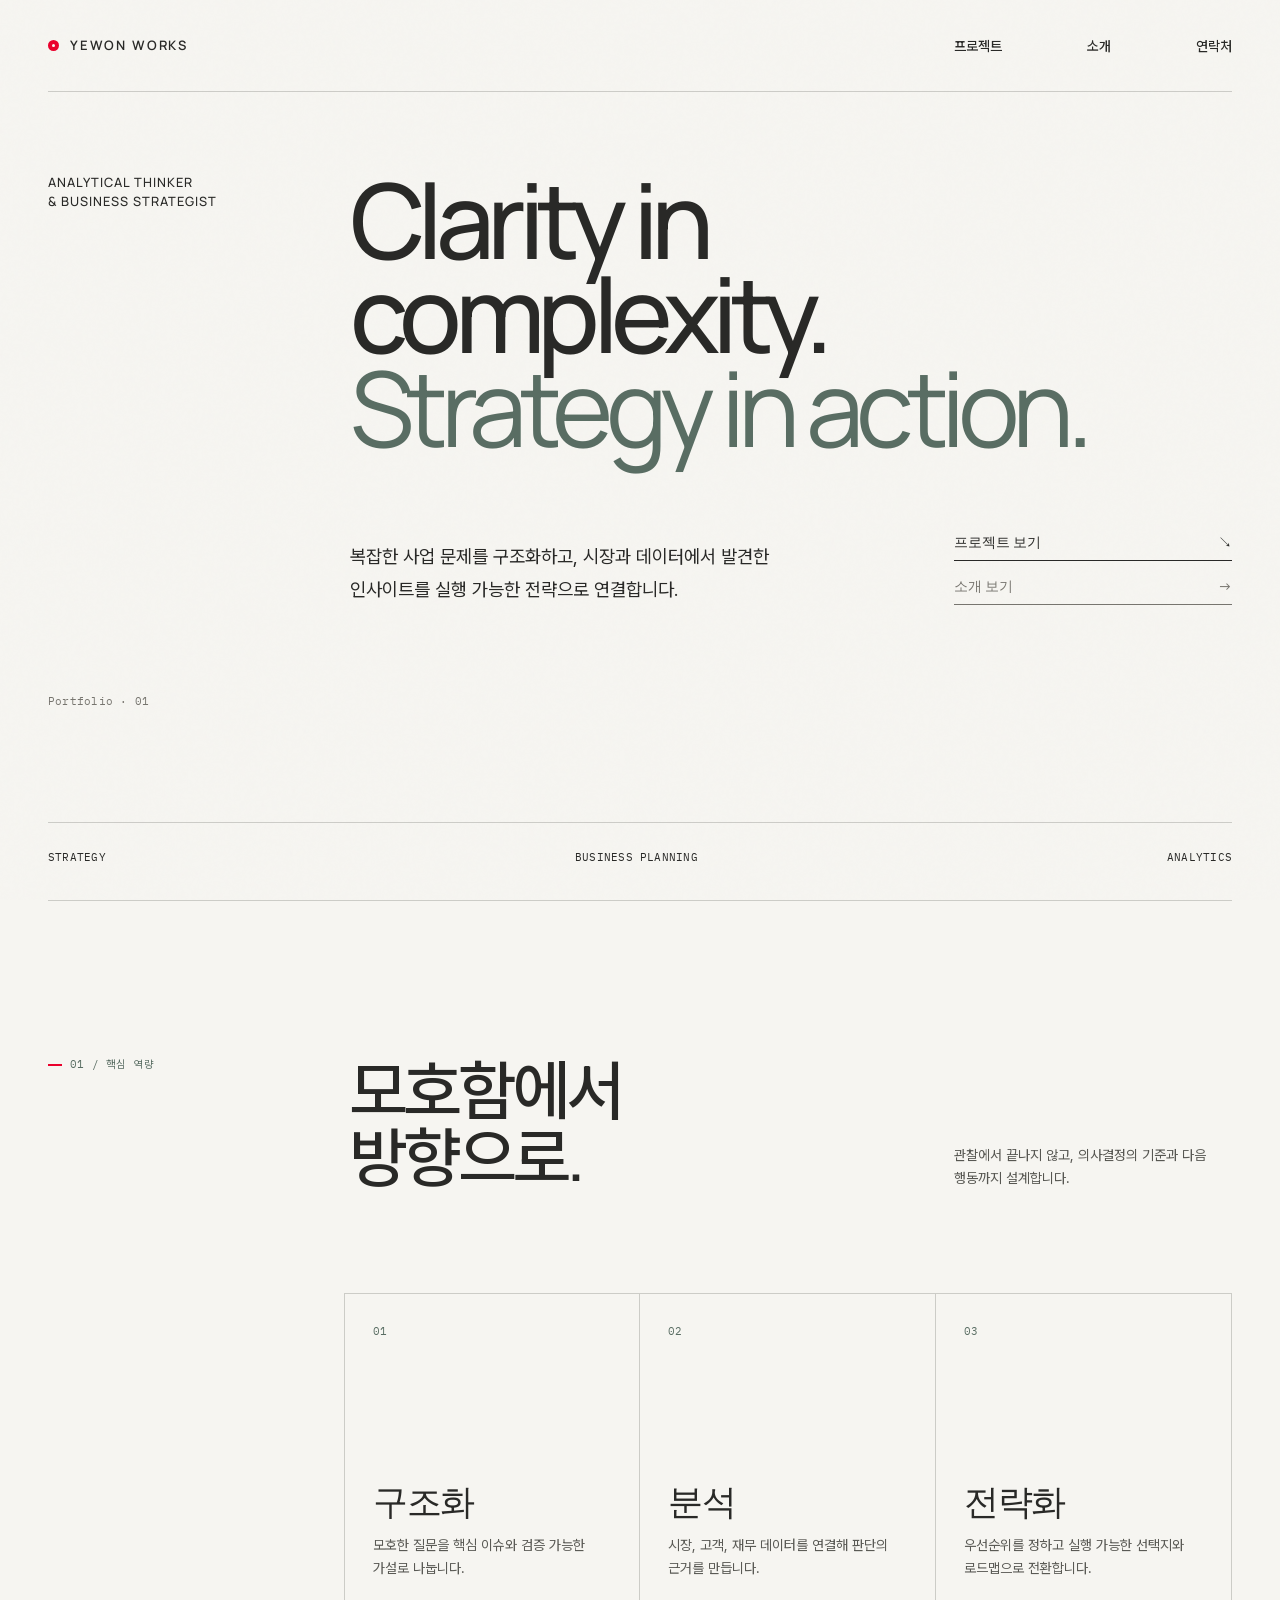
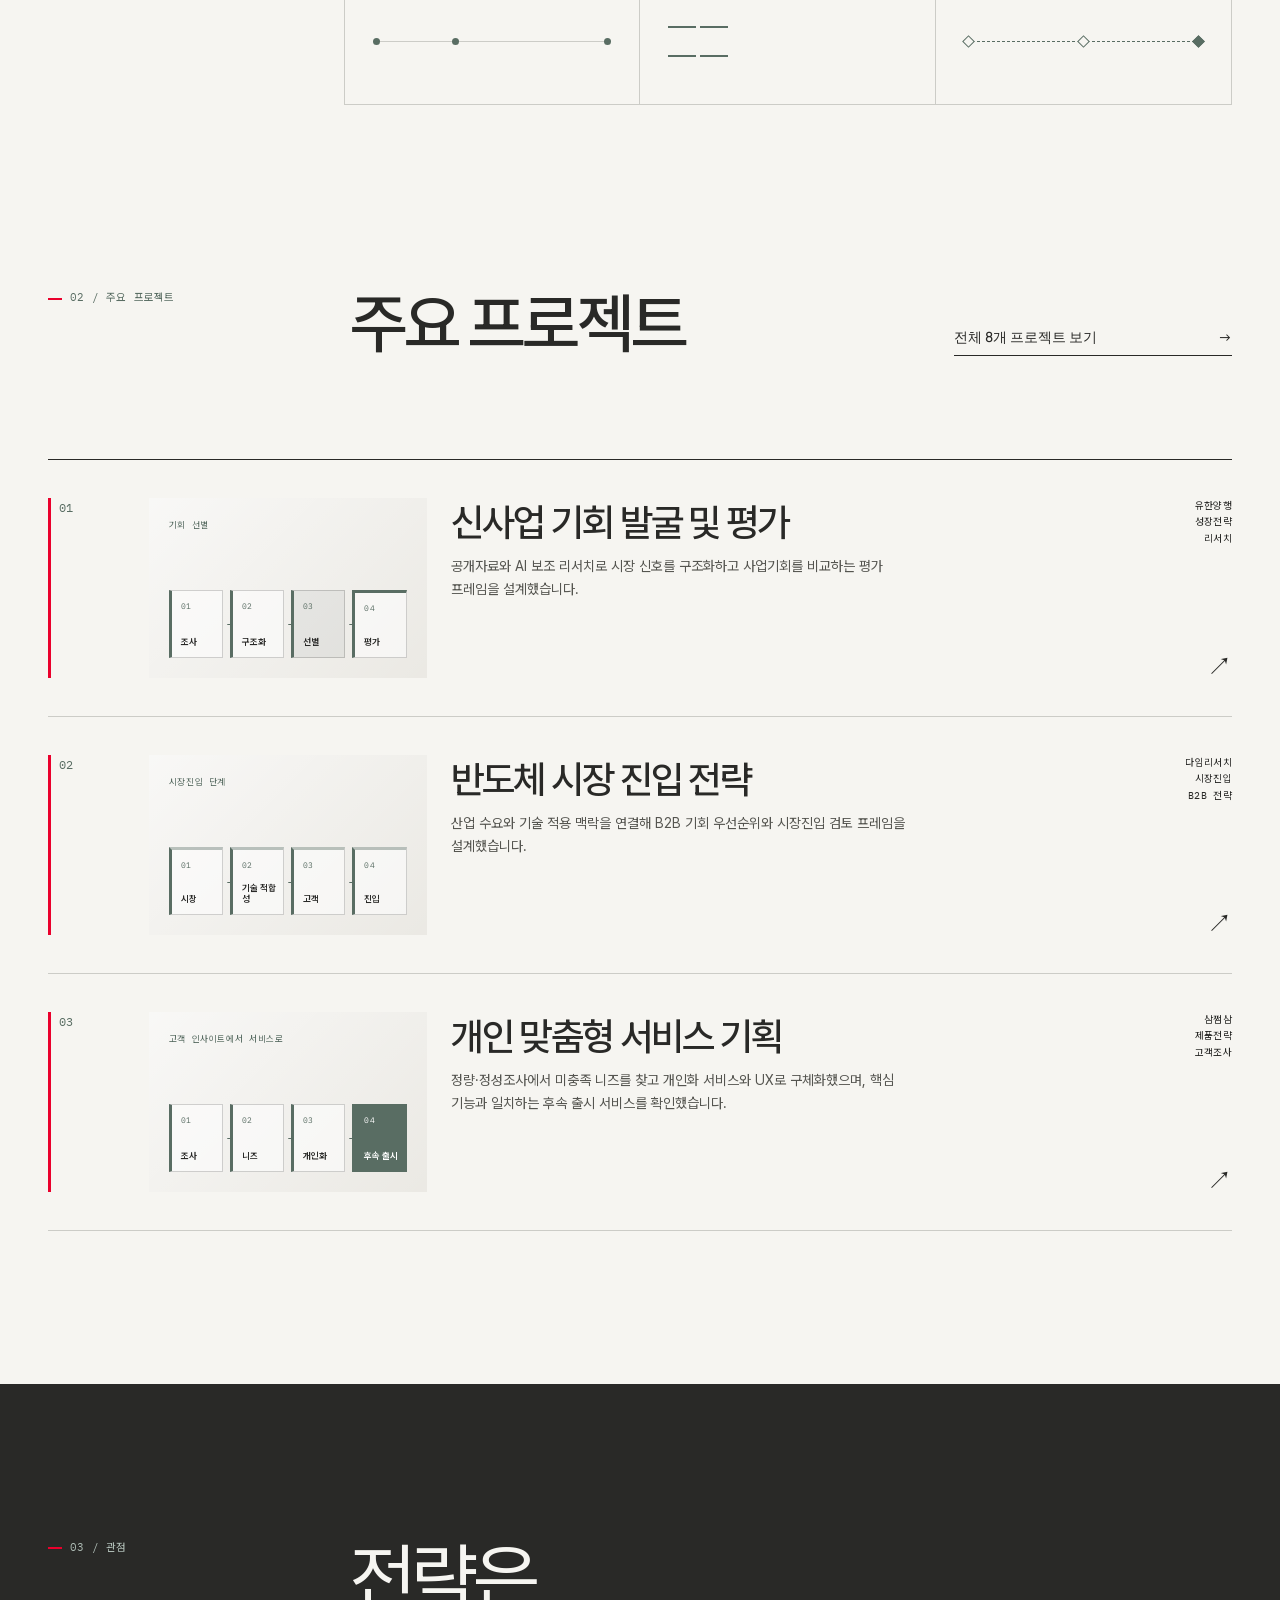
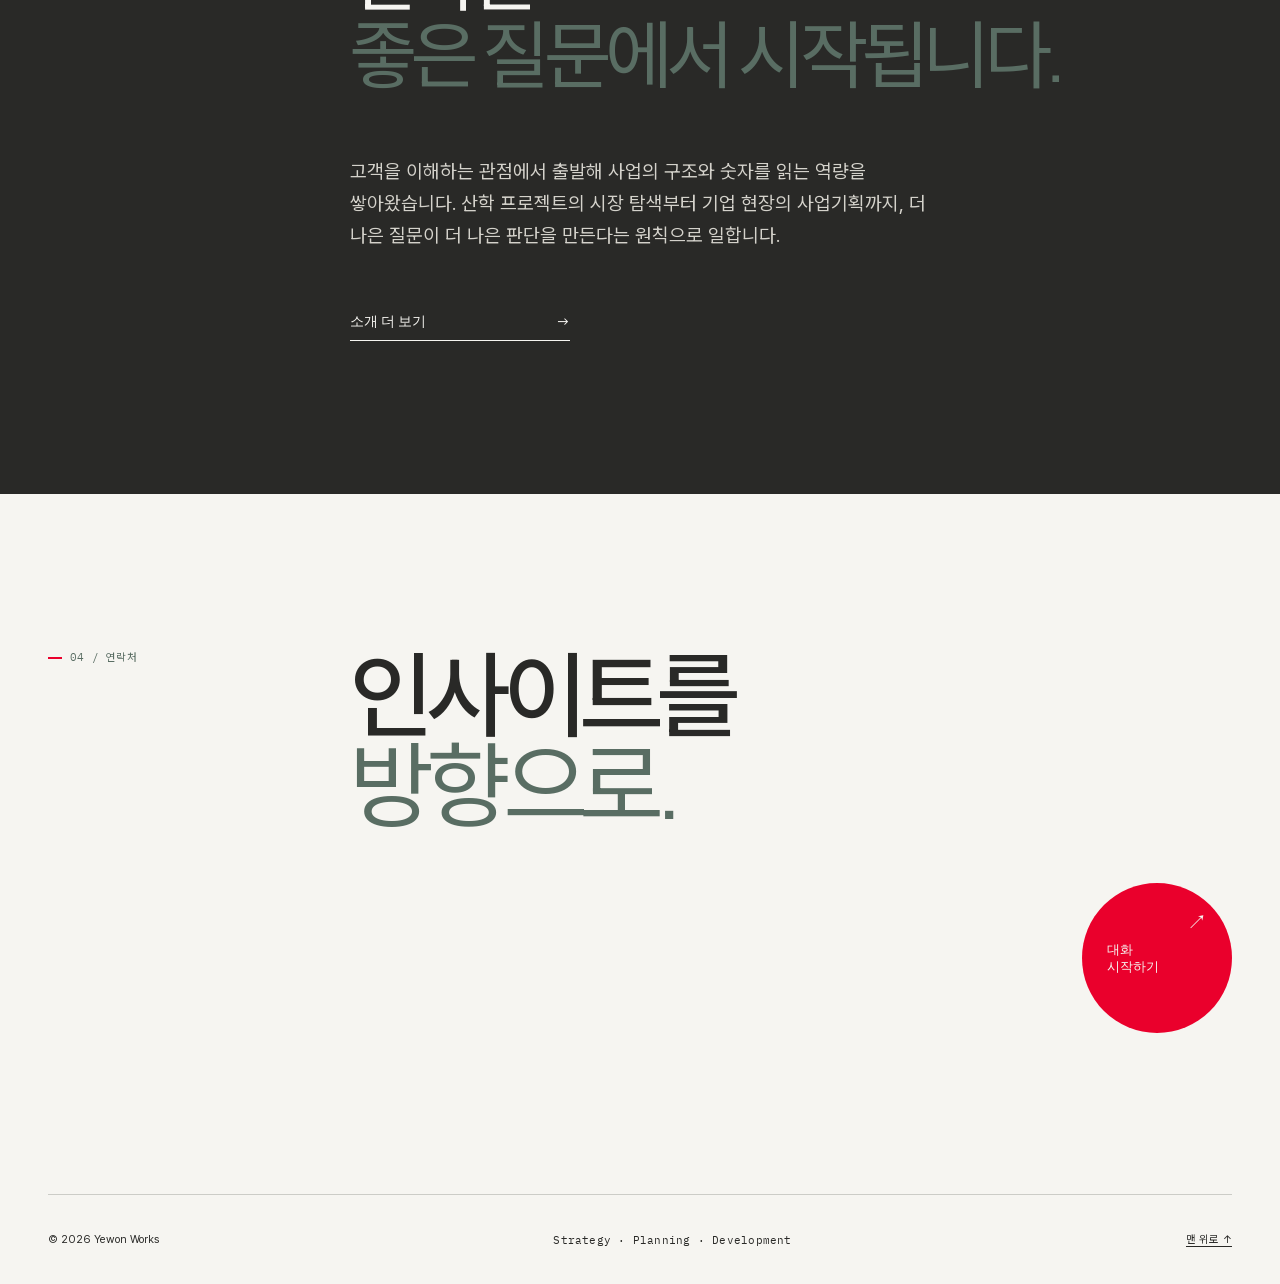
==== commit a6edbd2c: "Update Korean portfolio and SKB-inspired theme" ====
--- a/index.html
+++ b/index.html
@@ -6,9 +6,9 @@
   <meta name="description" content="복잡한 사업 문제를 구조화하고 실행 가능한 전략으로 연결하는 비즈니스 전략 포트폴리오, Yewon Works.">
   <meta name="theme-color" content="#F6F5F1">
   <meta property="og:title" content="Yewon Works — Strategy in Action">
-  <meta property="og:description" content="Business Strategy, Planning & Development Portfolio">
+  <meta property="og:description" content="비즈니스 전략·기획·사업개발 포트폴리오">
   <meta property="og:type" content="website">
-  <title>Yewon Works — Business Strategy Portfolio</title>
+  <title>Yewon Works — 비즈니스 전략 포트폴리오</title>
   <link rel="icon" href="assets/favicon.svg" type="image/svg+xml">
   <link rel="preload" href="assets/fonts/PretendardVariable.woff2" as="font" type="font/woff2" crossorigin>
   <link rel="preload" href="assets/fonts/Manrope-Variable.ttf" as="font" type="font/ttf" crossorigin>
@@ -25,12 +25,12 @@
       <span>YEWON WORKS</span>
     </a>
     <button class="menu-toggle" type="button" aria-expanded="false" aria-controls="site-nav">
-      <span>Menu</span><span class="menu-icon" aria-hidden="true"></span>
+      <span>메뉴</span><span class="menu-icon" aria-hidden="true"></span>
     </button>
     <nav class="site-nav" id="site-nav" aria-label="주요 메뉴">
-      <a href="work.html" data-nav="work">Work</a>
-      <a href="about.html" data-nav="about">About</a>
-      <a href="contact.html" data-nav="contact">Contact</a>
+      <a href="work.html" data-nav="work">프로젝트</a>
+      <a href="about.html" data-nav="about">소개</a>
+      <a href="contact.html" data-nav="contact">연락처</a>
     </nav>
   </header>
 
@@ -45,8 +45,8 @@
         <div class="hero-bottom reveal">
           <p>복잡한 사업 문제를 구조화하고, 시장과 데이터에서 발견한 인사이트를 실행 가능한 전략으로 연결합니다.</p>
           <div class="hero-actions">
-            <a class="text-link" href="#featured">Explore Work <span aria-hidden="true">↘</span></a>
-            <a class="text-link text-link--muted" href="about.html">About Me <span aria-hidden="true">→</span></a>
+            <a class="text-link" href="#featured">프로젝트 보기 <span aria-hidden="true">↘</span></a>
+            <a class="text-link text-link--muted" href="about.html">소개 보기 <span aria-hidden="true">→</span></a>
           </div>
         </div>
       </div>
@@ -57,26 +57,26 @@
 
     <section class="section section--line shell" aria-labelledby="competencies-title">
       <div class="section-heading reveal">
-        <p class="section-index mono">01 / Capabilities</p>
-        <h2 id="competencies-title">From ambiguity<br>to direction.</h2>
+        <p class="section-index mono">01 / 핵심 역량</p>
+        <h2 id="competencies-title">모호함에서<br>방향으로.</h2>
         <p>관찰에서 끝나지 않고, 의사결정의 기준과 다음 행동까지 설계합니다.</p>
       </div>
       <div class="capability-grid">
         <article class="capability reveal">
           <span class="capability-no mono">01</span>
-          <h3>Structure</h3>
+          <h3>구조화</h3>
           <p>모호한 질문을 핵심 이슈와 검증 가능한 가설로 나눕니다.</p>
           <div class="logic-line" aria-hidden="true"><i></i><i></i><i></i></div>
         </article>
         <article class="capability reveal">
           <span class="capability-no mono">02</span>
-          <h3>Analyze</h3>
+          <h3>분석</h3>
           <p>시장, 고객, 재무 데이터를 연결해 판단의 근거를 만듭니다.</p>
           <div class="logic-grid" aria-hidden="true"><i></i><i></i><i></i><i></i></div>
         </article>
         <article class="capability reveal">
           <span class="capability-no mono">03</span>
-          <h3>Strategize</h3>
+          <h3>전략화</h3>
           <p>우선순위를 정하고 실행 가능한 선택지와 로드맵으로 전환합니다.</p>
           <div class="logic-roadmap" aria-hidden="true"><i></i><i></i><i></i></div>
         </article>
@@ -86,30 +86,30 @@
     <section class="section featured shell" id="featured" aria-labelledby="featured-title">
       <div class="section-heading section-heading--row reveal">
         <div>
-          <p class="section-index mono">02 / Selected Work</p>
-          <h2 id="featured-title">Featured projects</h2>
+          <p class="section-index mono">02 / 주요 프로젝트</p>
+          <h2 id="featured-title">주요 프로젝트</h2>
         </div>
-        <a class="text-link" href="work.html">View all 8 projects <span aria-hidden="true">→</span></a>
+        <a class="text-link" href="work.html">전체 8개 프로젝트 보기 <span aria-hidden="true">→</span></a>
       </div>
       <div class="featured-list" data-featured-projects></div>
     </section>
 
     <section class="section profile-bridge" aria-labelledby="intro-title">
       <div class="shell profile-bridge__inner">
-        <p class="section-index mono reveal">03 / Perspective</p>
+        <p class="section-index mono reveal">03 / 관점</p>
         <div class="profile-bridge__copy reveal">
-          <h2 id="intro-title">Strategy begins with<br><em>the right question.</em></h2>
+          <h2 id="intro-title">전략은<br><em>좋은 질문에서 시작됩니다.</em></h2>
           <p>고객을 이해하는 관점에서 출발해 사업의 구조와 숫자를 읽는 역량을 쌓아왔습니다. 산학 프로젝트의 시장 탐색부터 기업 현장의 사업기획까지, 더 나은 질문이 더 나은 판단을 만든다는 원칙으로 일합니다.</p>
-          <a class="text-link text-link--light" href="about.html">Read my story <span aria-hidden="true">→</span></a>
+          <a class="text-link text-link--light" href="about.html">소개 더 보기 <span aria-hidden="true">→</span></a>
         </div>
       </div>
     </section>
 
     <section class="contact-cta shell reveal" aria-labelledby="contact-title">
-      <p class="section-index mono">04 / Contact</p>
+      <p class="section-index mono">04 / 연락처</p>
       <div>
-        <h2 id="contact-title">Let’s turn insight<br>into <em>direction.</em></h2>
-        <a class="circle-link" href="contact.html" aria-label="Contact 페이지로 이동"><span>Start a<br>conversation</span><b aria-hidden="true">↗</b></a>
+        <h2 id="contact-title">인사이트를<br><em>방향으로.</em></h2>
+        <a class="circle-link" href="contact.html" aria-label="연락처 페이지로 이동"><span>대화<br>시작하기</span><b aria-hidden="true">↗</b></a>
       </div>
     </section>
   </main>
@@ -117,7 +117,7 @@
   <footer class="site-footer shell">
     <p>© <span data-year></span> Yewon Works</p>
     <p class="mono">Strategy · Planning · Development</p>
-    <a href="#main">Back to top ↑</a>
+    <a href="#main">맨 위로 ↑</a>
   </footer>
 </body>
 </html>
--- a/assets/css/styles.css
+++ b/assets/css/styles.css
@@ -176,8 +176,6 @@
 .project-row__type { grid-column: 11 / -1; display: flex; flex-direction: column; justify-content: space-between; align-items: flex-end; text-align: right; font-size: 10px; }
 .project-row__type b { font-size: 22px; font-weight: 400; transition: transform .3s; }.project-row:hover .project-row__type b { transform: translate(4px, -4px); }
 .review-badge { color: var(--sage); }
-.archive-note { margin-bottom: 130px; padding: 28px 0; border-top: 1px solid var(--ink); border-bottom: 1px solid var(--line); display: grid; grid-template-columns: repeat(12, 1fr); gap: 24px; }
-.archive-note span { grid-column: 1 / 4; font-size: 10px; color: var(--sage); text-transform: uppercase; }.archive-note p { grid-column: 4 / 10; margin: 0; font-size: 13px; color: #575752; }
 
 /* About */
 .page-hero--about { min-height: calc(100svh - var(--header-h)); }
@@ -321,7 +319,6 @@
   .profile-bridge__inner, .contact-cta, .page-hero, .project-hero { grid-template-columns: repeat(8, 1fr); }.profile-bridge .section-index, .contact-cta > .section-index { grid-column: 1 / 3; }.profile-bridge__copy, .contact-cta > div { grid-column: 3 / -1; }
   .page-hero__intro { grid-column: 3 / -1; }.page-label { grid-column: 1 / 3; }
   .project-row { grid-template-columns: repeat(8,1fr); }.project-row__main { grid-column: 2 / 6; }.project-row__tags { grid-column: 6 / 8; }.project-row__type { grid-column: 8 / -1; }
-  .archive-note { grid-template-columns: repeat(8,1fr); }.archive-note span { grid-column: 1 / 3; }.archive-note p { grid-column: 3 / 7; }
   .about-statement { grid-column: 2 / -1; }.about-lead { grid-column: 4 / -1; }.about-narrative { grid-template-columns: repeat(8,1fr); }.about-narrative .section-heading { grid-column: 1 / 5; }.narrative-copy { grid-column: 5 / -1; }
   .project-hero__back { grid-column: 1 / 3; }.project-hero__status { grid-column: 7 / -1; }.project-hero__title { grid-column: 2 / 8; }.confidential-note__inner, .project-next__inner { grid-template-columns: repeat(8,1fr); }.confidential-note span, .project-next span { grid-column: 1 / 3; }.confidential-note p { grid-column: 3 / 8; }.case-intro__content { grid-column: 3 / 8; }.case-visual-grid > header { grid-column: 1 / 3; }.case-visual { grid-column: 3 / -1; }.case-section__no { grid-column: 1 / 2; }.case-section h2 { grid-column: 2 / 5; }.case-section__body { grid-column: 5 / -1; }.project-next a { grid-column: 3 / -1; }
 }
@@ -339,7 +336,7 @@
   .profile-bridge__inner, .contact-cta { display: block; }.profile-bridge__copy { margin-top: 55px; }.profile-bridge h2 { font-size: 47px; }.contact-cta { min-height: 600px; }.contact-cta > div { margin-top: 50px; }.contact-cta h2 { font-size: 54px; }.circle-link { width: 130px; height: 130px; }
   .site-footer { align-items: flex-start; gap: 20px; flex-wrap: wrap; }.site-footer .mono { order: 3; width: 100%; }
   .page-hero { min-height: 600px; display: flex; flex-direction: column; justify-content: space-between; padding-block: 65px; }.page-hero__title { display: block; }.page-hero h1 { font-size: clamp(92px, 32vw, 145px); }.project-count { display: block; margin-top: 22px; }.page-hero__intro { display: block; }.page-hero__intro .note { margin-top: 24px; }
-  .work-section { padding-block: 90px; }.work-section__heading { display: block; }.work-section__heading h2 { margin: 34px 0 22px; }.project-row { grid-template-columns: 32px 1fr; gap: 13px; padding: 28px 0; }.project-row:hover { padding-inline: 0; }.project-row__no { grid-column: 1; }.project-row__main, .project-row__tags, .project-row__type { grid-column: 2; }.project-row__tags { margin-top: 8px; }.project-row__type { margin-top: 10px; flex-direction: row; align-items: center; text-align: left; }.archive-note { display: block; }.archive-note p { margin-top: 18px; }
+  .work-section { padding-block: 90px; }.work-section__heading { display: block; }.work-section__heading h2 { margin: 34px 0 22px; }.project-row { grid-template-columns: 32px 1fr; gap: 13px; padding: 28px 0; }.project-row:hover { padding-inline: 0; }.project-row__no { grid-column: 1; }.project-row__main, .project-row__tags, .project-row__type { grid-column: 2; }.project-row__tags { margin-top: 8px; }.project-row__type { margin-top: 10px; flex-direction: row; align-items: center; text-align: left; }
   .about-statement { font-size: clamp(48px, 14.5vw, 73px); }.about-lead { display: block; }.about-lead p { margin-top: 20px; }.about-narrative { display: block; }.narrative-copy { padding-top: 65px; }.experience-section .section-heading { display: block; }.timeline { margin-left: 0; }.timeline-item { display: block; }.timeline-item > div { margin-top: 24px; }.profile-grid { display: block; }.profile-block { min-height: 0; padding: 65px 0; border-bottom: 1px solid var(--line); }.profile-block:first-child { border-right: 0; }
   .contact-page { display: block; min-height: auto; padding-block: 65px 90px; }.contact-page__main { display: block; margin-top: 80px; }.contact-page h1 { font-size: clamp(58px, 18vw, 86px); }.contact-page__main > p { max-width: 260px; margin-left: auto; }.contact-links { margin-top: 100px; }.contact-row { grid-template-columns: 72px 1fr auto; gap: 10px; }.contact-footnote { margin-top: 30px; }
   .project-hero { display: flex; flex-direction: column; min-height: 730px; padding-block: 55px; }.project-hero__status { align-self: flex-end; }.project-hero__title { margin-block: auto; }.project-hero__title h1 { font-size: clamp(50px, 14vw, 72px); }.project-facts { grid-template-columns: 1fr 1fr; }.confidential-note__inner { display: block; }.confidential-note p { margin: 8px 0 0; }.case-intro { display: block; padding-block: 90px; }.case-intro__content { margin-top: 45px; }.case-visual-grid { display: block; }.case-visual-grid > header { margin-bottom: 45px; }.case-visual { min-height: 600px; grid-template-columns: 1fr; }.visual-card { min-height: 140px; }.case-sections { padding-block: 80px; }.case-section { display: grid; grid-template-columns: 34px 1fr; padding: 45px 0; }.case-section__no { grid-column: 1; }.case-section h2, .case-section__body { grid-column: 2; }.case-section__body { margin-top: 25px; }.project-next__inner { display: block; }.project-next a { margin-top: 30px; }
@@ -453,8 +450,7 @@
 body[data-page="work"] .project-row__details span,
 body[data-page="work"] .project-row__details strong,
 body[data-page="work"] .project-row__details p,
-body[data-page="work"] .project-row__type,
-body[data-page="work"] .archive-note span {
+body[data-page="work"] .project-row__type {
   font-size: 12px;
 }
 body[data-page="work"] .project-row h3 {
@@ -469,12 +465,6 @@
 }
 body[data-page="work"] .tag {
   font-size: 11px;
-}
-body[data-page="work"] .archive-note {
-  margin-bottom: 96px;
-}
-body[data-page="work"] .archive-note p {
-  font-size: 13px;
 }
 
 body[data-page="about"] .page-hero--about {
--- a/assets/css/v9-quality.css
+++ b/assets/css/v9-quality.css
@@ -36,10 +36,134 @@
   --paper-2: var(--surface);
   --muted: var(--stone);
   --sage-pale: rgba(89, 109, 99, .08);
+  --sk-red: #ea002c;
+  --sk-orange: #f47725;
+  --sk-red-ink: #b40022;
   --font-sans: "Pretendard Variable", Pretendard, -apple-system, BlinkMacSystemFont, "Segoe UI", "Noto Sans KR", sans-serif;
   --font-display: "Manrope", "Pretendard Variable", Pretendard, "Noto Sans KR", sans-serif;
   --font-mono: "IBM Plex Mono", "Pretendard Variable", "Noto Sans KR", monospace;
   --mono: var(--font-mono);
+}
+
+/* v15: restrained SK-inspired accents. Core Yewon Works surfaces and sage remain unchanged. */
+::selection {
+  background: var(--sk-red);
+  color: #fff;
+}
+
+:focus-visible {
+  outline-color: var(--sk-red);
+}
+
+.brand-mark {
+  background: var(--sk-red);
+}
+
+.site-nav a[aria-current="page"] {
+  color: var(--ink);
+}
+
+.site-nav a[aria-current="page"]::after {
+  height: 2px;
+  background: var(--sk-red);
+}
+
+.text-link:hover,
+.site-footer a:hover {
+  color: var(--sk-red-ink);
+}
+
+.circle-link {
+  background: var(--sk-red);
+}
+
+.circle-link:hover {
+  background: #c90028;
+}
+
+.featured-card__number,
+.project-row__no,
+.analysis-step__no {
+  padding-left: 8px;
+  border-left: 3px solid var(--sk-red);
+}
+
+.page-label,
+.section-index {
+  position: relative;
+}
+
+.page-label::before,
+.section-index::before {
+  content: "";
+  display: inline-block;
+  width: 14px;
+  height: 2px;
+  margin-right: 8px;
+  background: var(--sk-red);
+  vertical-align: middle;
+}
+
+.choice-panel {
+  box-shadow: inset 0 3px 0 var(--sk-orange);
+}
+
+.featured-outcome__metric > div:first-child dd {
+  color: var(--sk-red-ink);
+}
+
+.featured-outcome__cta {
+  border-color: var(--sk-red);
+}
+
+.featured-outcome__cta--primary {
+  background: var(--sk-red);
+}
+
+.featured-outcome__cta--primary:hover {
+  background: #c90028;
+}
+
+.featured-outcome__cta--secondary {
+  color: var(--sk-red-ink);
+}
+
+.featured-outcome__cta--secondary:hover {
+  background: rgba(234, 0, 44, .06);
+}
+
+.featured-outcome__cta:focus-visible {
+  outline-color: rgba(234, 0, 44, .38);
+}
+
+.status-dot {
+  background: var(--sk-orange);
+}
+
+body[data-page="about"] .education-details dd strong,
+body[data-page="about"] .education-details dd span {
+  display: block;
+}
+
+body[data-page="about"] .education-details dd strong {
+  font-weight: 650;
+}
+
+body[data-page="about"] .education-details dd span {
+  margin-top: 4px;
+  color: var(--stone);
+}
+
+.featured-card__content h3,
+.project-row h3,
+.v8-overview h1,
+.project-next a {
+  word-break: keep-all;
+  overflow-wrap: anywhere;
+}
+
+.dark-page .site-nav a[aria-current="page"] {
+  color: var(--canvas);
 }
 
 html {
@@ -1415,3 +1539,32 @@
     grid-column: 1 / -1;
   }
 }
+
+/* Keep the launch module aligned with the v15 accent system after its component rules. */
+.featured-outcome__metric > div:first-child dd {
+  color: var(--sk-red-ink);
+}
+
+.featured-outcome__cta {
+  border-color: var(--sk-red);
+}
+
+.featured-outcome__cta--primary {
+  background: var(--sk-red);
+}
+
+.featured-outcome__cta--primary:hover {
+  background: #c90028;
+}
+
+.featured-outcome__cta--secondary {
+  color: var(--sk-red-ink);
+}
+
+.featured-outcome__cta--secondary:hover {
+  background: rgba(234, 0, 44, .06);
+}
+
+.featured-outcome__cta:focus-visible {
+  outline-color: rgba(234, 0, 44, .38);
+}
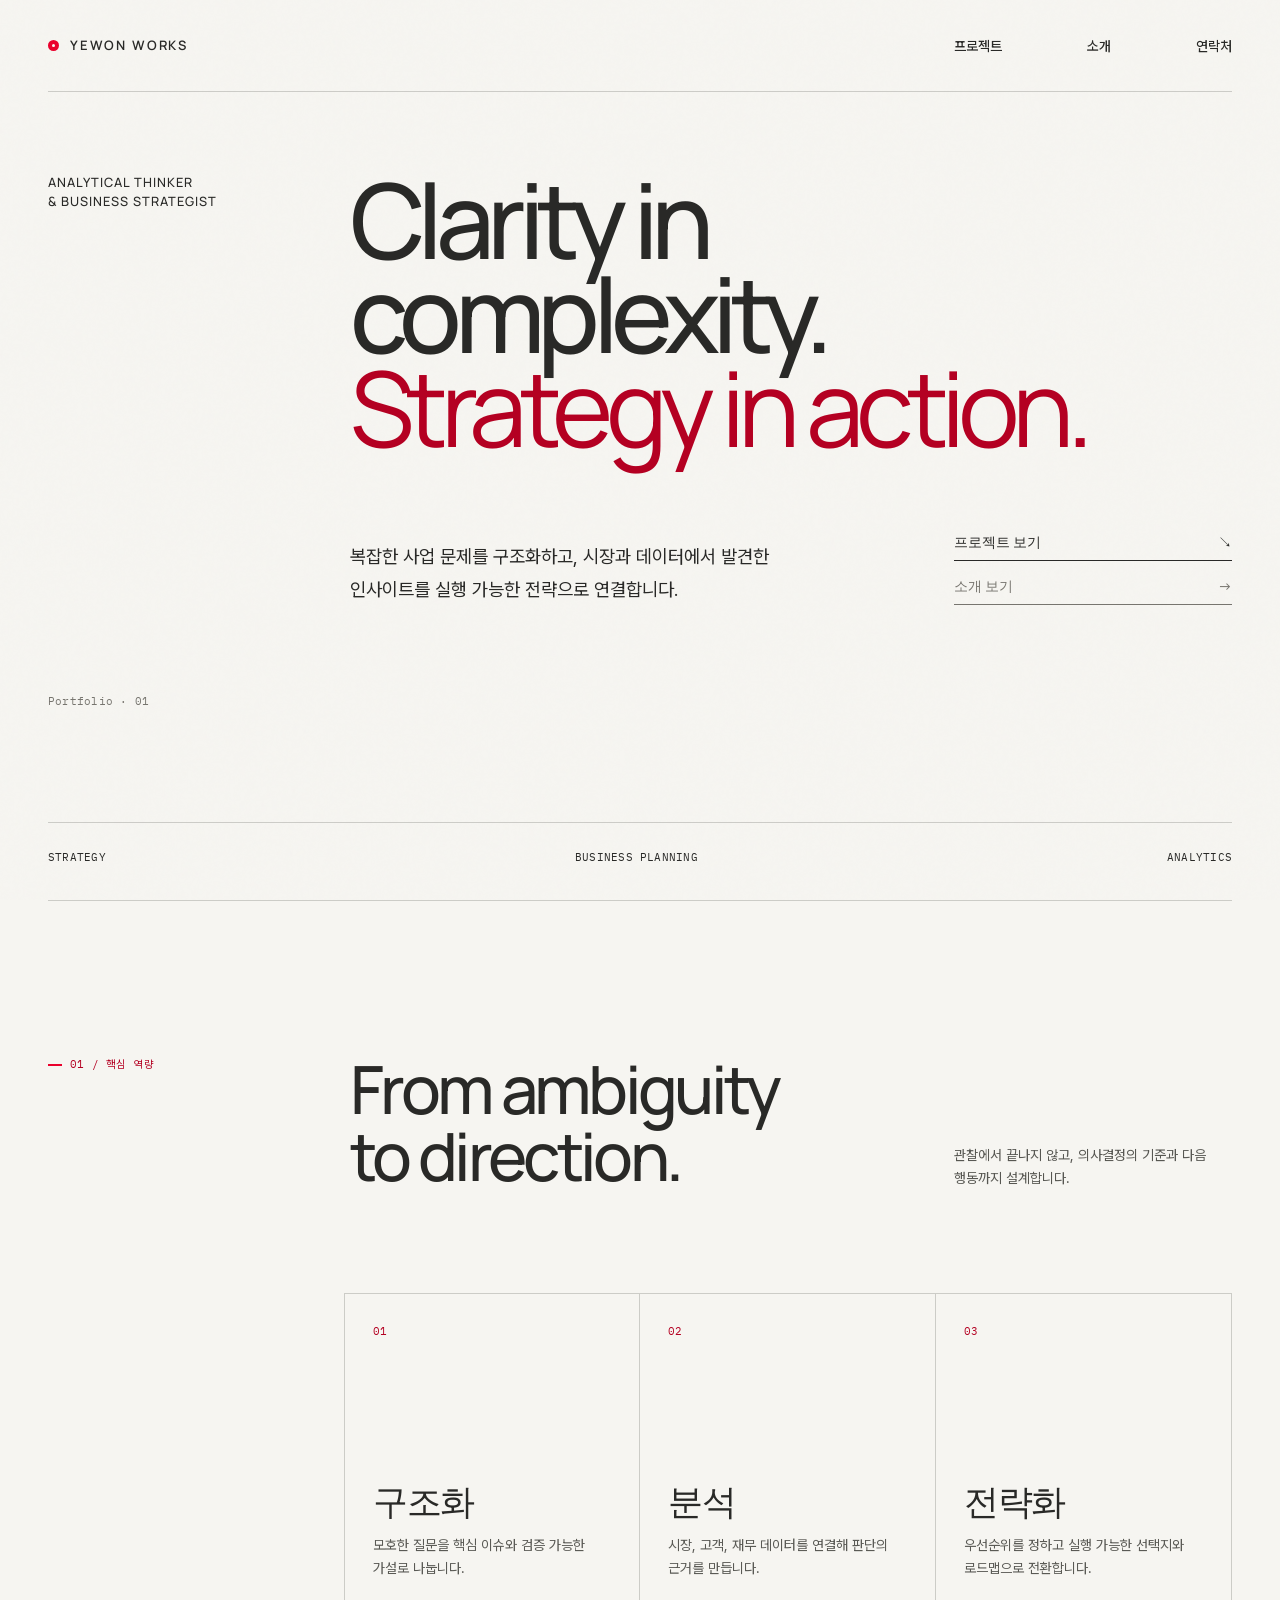
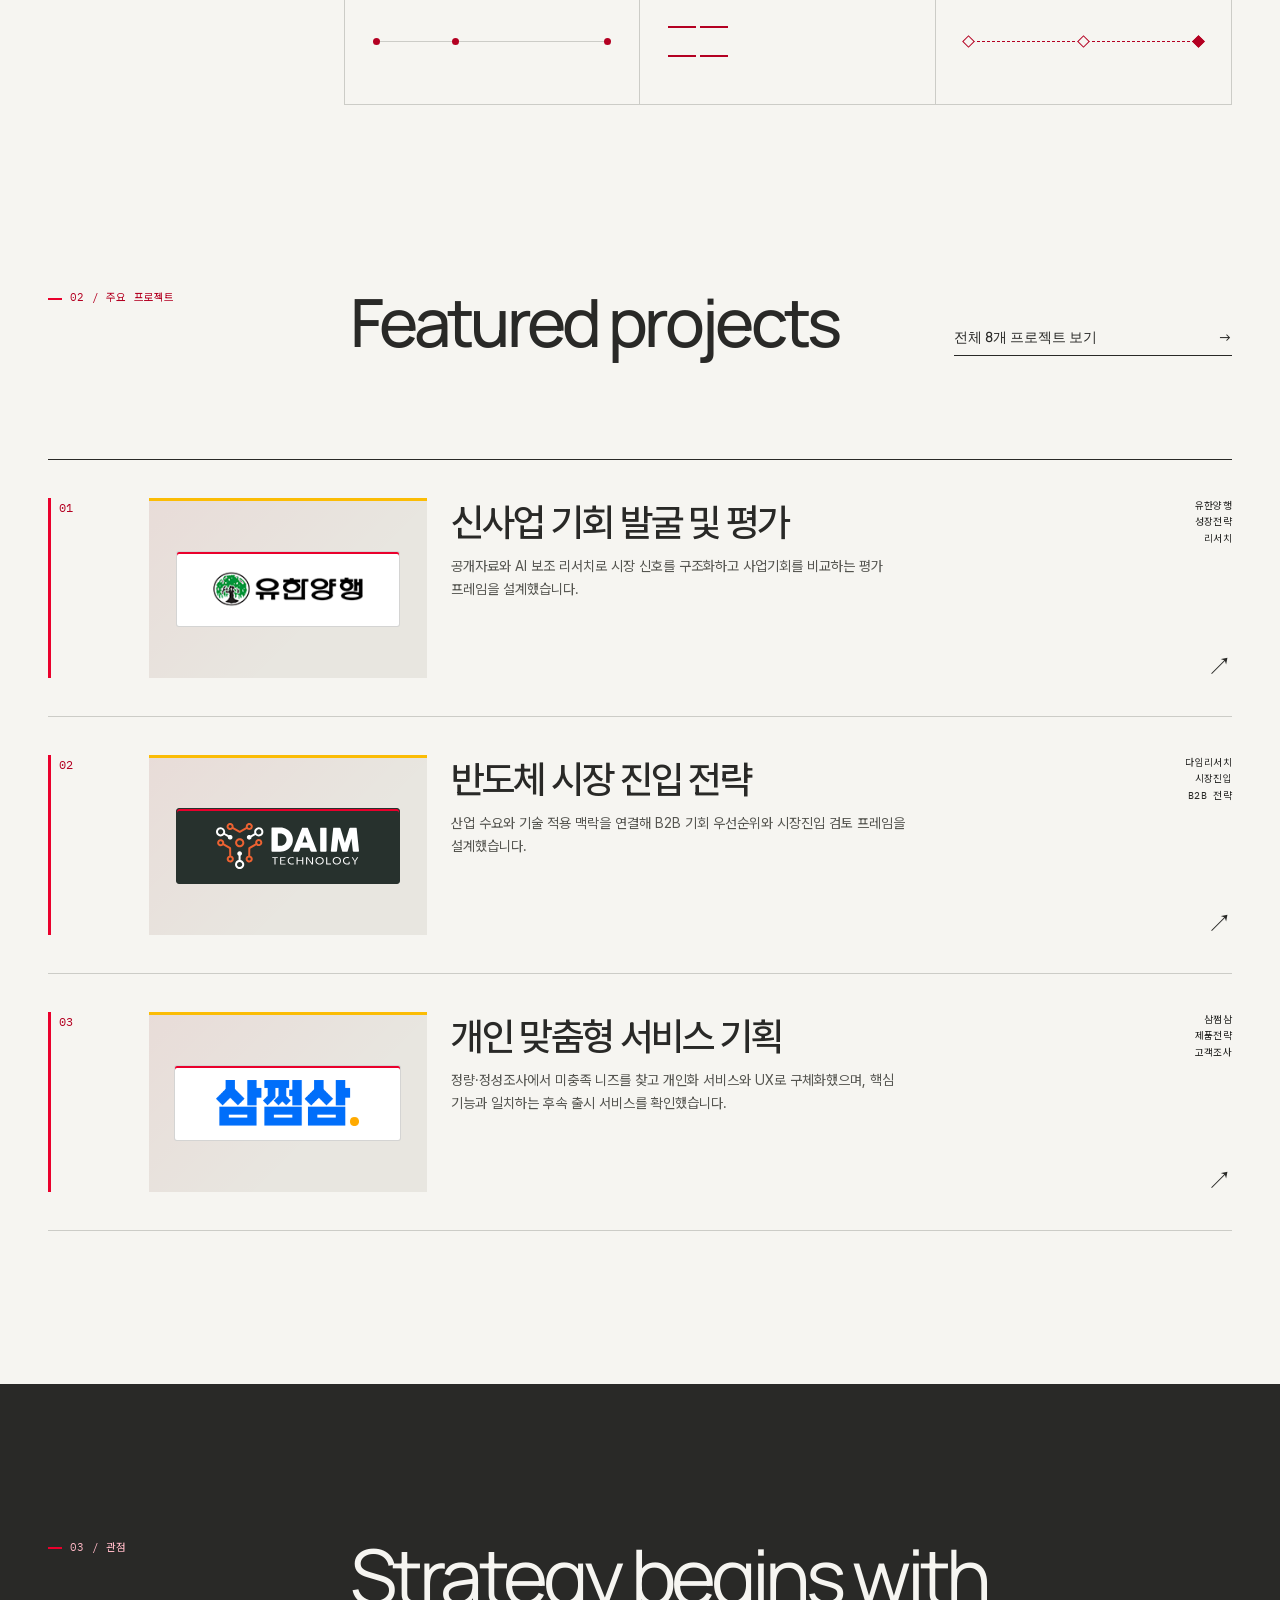
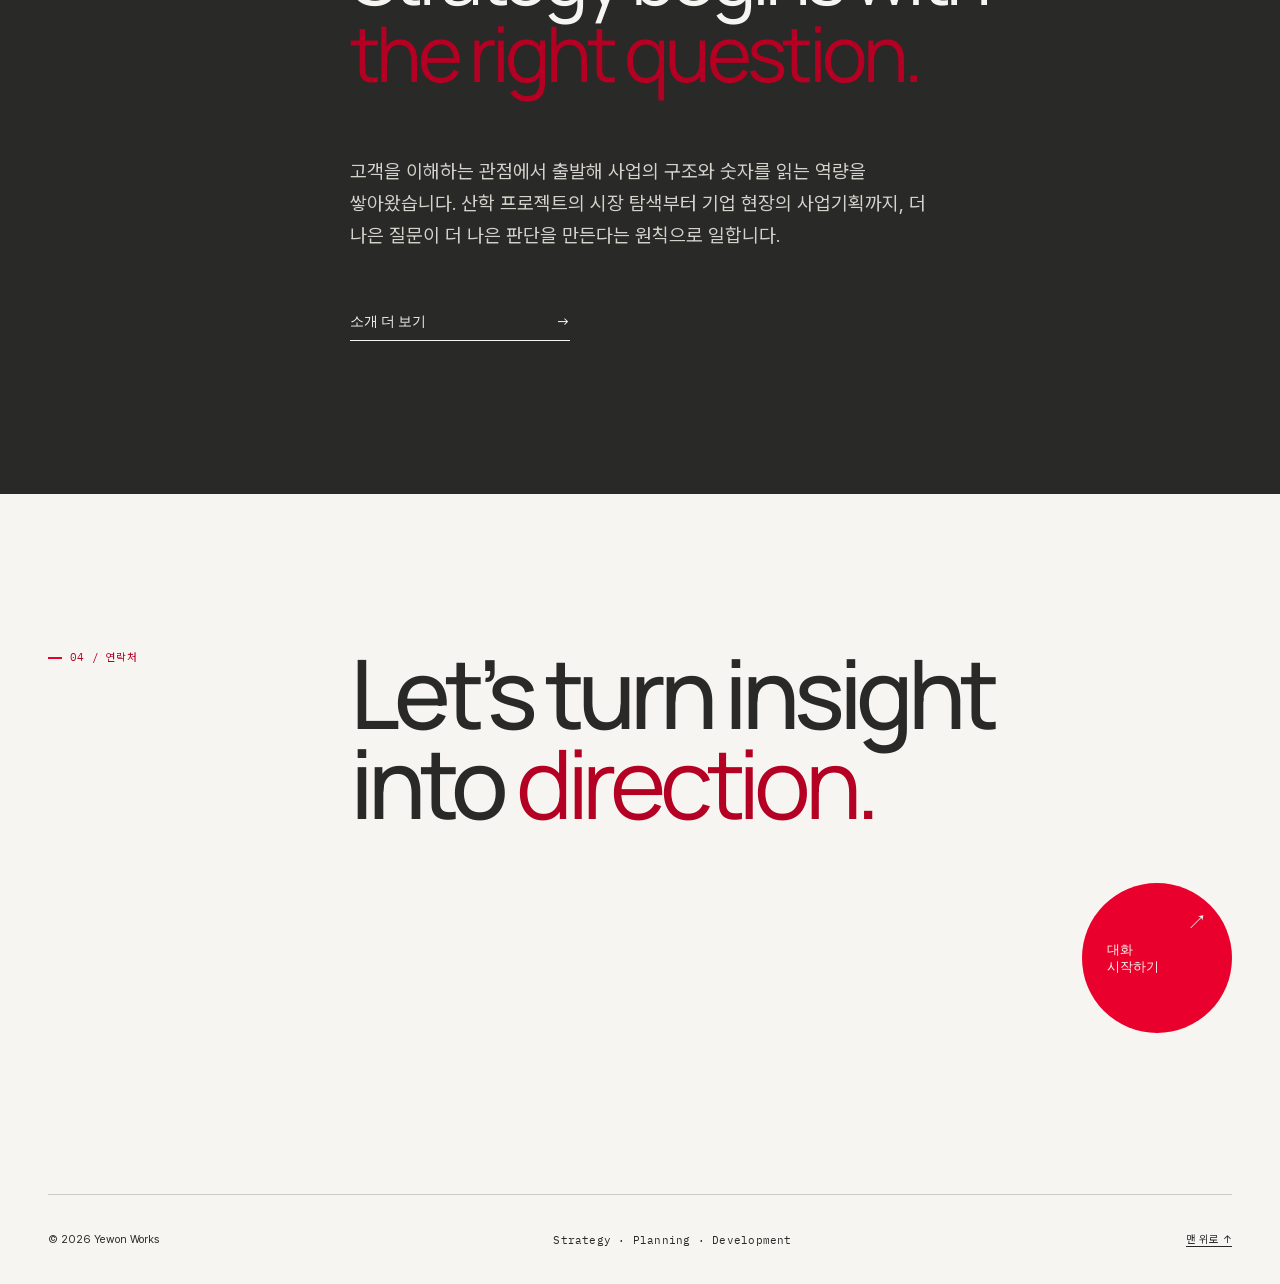
==== commit 9e331aa6: "Refine portfolio hierarchy and SK palette" ====
--- a/index.html
+++ b/index.html
@@ -58,7 +58,7 @@
     <section class="section section--line shell" aria-labelledby="competencies-title">
       <div class="section-heading reveal">
         <p class="section-index mono">01 / 핵심 역량</p>
-        <h2 id="competencies-title">모호함에서<br>방향으로.</h2>
+        <h2 id="competencies-title">From ambiguity<br>to direction.</h2>
         <p>관찰에서 끝나지 않고, 의사결정의 기준과 다음 행동까지 설계합니다.</p>
       </div>
       <div class="capability-grid">
@@ -87,7 +87,7 @@
       <div class="section-heading section-heading--row reveal">
         <div>
           <p class="section-index mono">02 / 주요 프로젝트</p>
-          <h2 id="featured-title">주요 프로젝트</h2>
+          <h2 id="featured-title">Featured projects</h2>
         </div>
         <a class="text-link" href="work.html">전체 8개 프로젝트 보기 <span aria-hidden="true">→</span></a>
       </div>
@@ -98,7 +98,7 @@
       <div class="shell profile-bridge__inner">
         <p class="section-index mono reveal">03 / 관점</p>
         <div class="profile-bridge__copy reveal">
-          <h2 id="intro-title">전략은<br><em>좋은 질문에서 시작됩니다.</em></h2>
+          <h2 id="intro-title">Strategy begins with<br><em>the right question.</em></h2>
           <p>고객을 이해하는 관점에서 출발해 사업의 구조와 숫자를 읽는 역량을 쌓아왔습니다. 산학 프로젝트의 시장 탐색부터 기업 현장의 사업기획까지, 더 나은 질문이 더 나은 판단을 만든다는 원칙으로 일합니다.</p>
           <a class="text-link text-link--light" href="about.html">소개 더 보기 <span aria-hidden="true">→</span></a>
         </div>
@@ -108,7 +108,7 @@
     <section class="contact-cta shell reveal" aria-labelledby="contact-title">
       <p class="section-index mono">04 / 연락처</p>
       <div>
-        <h2 id="contact-title">인사이트를<br><em>방향으로.</em></h2>
+        <h2 id="contact-title">Let’s turn insight<br>into <em>direction.</em></h2>
         <a class="circle-link" href="contact.html" aria-label="연락처 페이지로 이동"><span>대화<br>시작하기</span><b aria-hidden="true">↗</b></a>
       </div>
     </section>
--- a/assets/css/styles.css
+++ b/assets/css/styles.css
@@ -2,7 +2,7 @@
   --canvas: #f6f5f1;
   --ink: #292927;
   --surface: #e8e6e0;
-  --sage: #596d63;
+  --sage: #b40022;
   --stone: #77756f;
   --line: rgba(41, 41, 39, 0.2);
   --shell: min(1440px, calc(100vw - 96px));
@@ -11,7 +11,7 @@
   --paper: var(--canvas);
   --paper-2: var(--surface);
   --muted: var(--stone);
-  --sage-pale: rgba(89, 109, 99, .08);
+  --sage-pale: rgba(234, 0, 44, .08);
   --mono: 'IBM Plex Mono', monospace;
 }
 
@@ -123,7 +123,7 @@
 .featured-card__meta { grid-column: 10 / -1; display: flex; flex-direction: column; justify-content: space-between; align-items: flex-end; text-align: right; }
 .featured-card__meta span { font-size: 10px; text-transform: uppercase; }.featured-card__meta b { font: 400 25px/1 "Manrope", Arial, sans-serif; transition: transform .3s; }.featured-card:hover .featured-card__meta b { transform: translate(4px, -4px); }
 .mini-visual { position: absolute; inset: 25px; }
-.mini-visual--matrix { border: 1px solid rgba(89,109,99,.45); background: linear-gradient(90deg, transparent 49.7%, rgba(89,109,99,.35) 50%, transparent 50.3%), linear-gradient(transparent 49.7%, rgba(89,109,99,.35) 50%, transparent 50.3%); }
+.mini-visual--matrix { border: 1px solid rgba(234,0,44,.45); background: linear-gradient(90deg, transparent 49.7%, rgba(234,0,44,.35) 50%, transparent 50.3%), linear-gradient(transparent 49.7%, rgba(234,0,44,.35) 50%, transparent 50.3%); }
 .mini-visual--matrix::after { content: ""; position: absolute; width: 22px; height: 22px; right: 18%; top: 16%; border-radius: 50%; background: var(--sage); }
 .mini-visual--scenario { border-left: 1px solid var(--sage); border-bottom: 1px solid var(--sage); }
 .mini-visual--scenario::before, .mini-visual--scenario::after { content: ""; position: absolute; left: 14%; right: 5%; height: 1px; background: var(--sage); transform-origin: left; }
@@ -134,7 +134,7 @@
 
 .profile-bridge { background: var(--ink); color: var(--canvas); padding-block: clamp(110px, 12vw, 180px); }
 .profile-bridge__inner { display: grid; grid-template-columns: repeat(12, 1fr); gap: 24px; }
-.profile-bridge .section-index { grid-column: 1 / 4; color: #aebcb5; }
+.profile-bridge .section-index { grid-column: 1 / 4; color: #ffb8c5; }
 .profile-bridge__copy { grid-column: 4 / -1; }
 .profile-bridge h2 { margin: 0 0 65px; font: 400 clamp(48px, 6vw, 90px)/1 "Manrope", Arial, sans-serif; letter-spacing: -.06em; }
 .profile-bridge__copy > p { max-width: 610px; margin: 0 0 55px; font-size: clamp(17px, 1.5vw, 21px); color: #d4d2cb; word-break: keep-all; }
@@ -145,7 +145,7 @@
 .contact-cta > div { grid-column: 4 / -1; position: relative; }
 .contact-cta h2 { margin: 0; font: 500 clamp(52px, 7.5vw, 112px)/.94 "Manrope", Arial, sans-serif; letter-spacing: -.065em; }
 .circle-link { width: 150px; height: 150px; border-radius: 50%; background: var(--sage); color: var(--canvas); display: flex; justify-content: space-between; align-items: center; padding: 25px; margin: 55px 0 0 auto; font: 500 13px/1.35 "Manrope", Arial, sans-serif; transition: transform .4s var(--ease), background .3s; }
-.circle-link b { align-self: flex-start; font-size: 20px; font-weight: 400; }.circle-link:hover { transform: rotate(-5deg) scale(1.04); background: #45594f; }
+.circle-link b { align-self: flex-start; font-size: 20px; font-weight: 400; }.circle-link:hover { transform: rotate(-5deg) scale(1.04); background: #ea002c; }
 .site-footer { min-height: 90px; padding-block: 24px; border-top: 1px solid var(--line); display: flex; justify-content: space-between; align-items: center; font-size: 11px; }
 .site-footer p { margin: 0; }.site-footer a { text-decoration: underline; text-underline-offset: 3px; }
 
@@ -198,15 +198,15 @@
 .profile-block--cert > p:nth-child(2) { max-width: 460px; color: #5d5c57; }.placeholder-chip { display: inline-block; margin-top: 25px; padding: 8px 12px; border: 1px dashed var(--sage); color: var(--sage); font: 400 10px "IBM Plex Mono", monospace; text-transform: uppercase; }
 
 /* Contact */
-.dark-page { --canvas: #292927; --ink: #f6f5f1; --line: rgba(246,245,241,.2); --stone: #aaa8a2; --sage: #aebcb5; background: #292927; color: #f6f5f1; }
+.dark-page { --canvas: #292927; --ink: #f6f5f1; --line: rgba(246,245,241,.2); --stone: #aaa8a2; --sage: #ffb8c5; background: #292927; color: #f6f5f1; }
 .dark-page .brand-mark::after { background: #292927; }.dark-page .site-header { border-color: var(--line); }
 .contact-page { min-height: calc(100svh - var(--header-h)); padding-block: 75px 65px; display: grid; grid-template-columns: repeat(12, 1fr); gap: 24px; align-content: space-between; }
-.contact-page .page-label { grid-column: 1 / 4; color: #aebcb5; }
+.contact-page .page-label { grid-column: 1 / 4; color: var(--sage); }
 .contact-page__main { grid-column: 3 / -1; display: grid; grid-template-columns: 3fr 1fr; gap: 24px; align-items: end; }
-.contact-page h1 { grid-column: 1 / -1; margin: 0 0 50px; font: 400 clamp(63px, 9vw, 135px)/.9 "Manrope", Arial, sans-serif; letter-spacing: -.075em; }.contact-page__main > p { grid-column: 2; margin: 0; color: #d5d3cd; font-size: 16px; word-break: keep-all; }
-.contact-links { grid-column: 4 / -1; border-top: 1px solid #f6f5f1; }
-.contact-row { display: grid; grid-template-columns: 2fr 5fr auto; gap: 24px; align-items: center; padding: 21px 0; border-bottom: 1px solid var(--line); }.contact-row > span:first-child { color: #aebcb5; font-size: 10px; text-transform: uppercase; }.contact-row strong { display: block; font-size: 14px; font-weight: 500; }.contact-row small { display: block; margin-top: 3px; color: #a8a6a0; font-size: 11px; }.contact-row > span:last-child { color: var(--stone); }
-.contact-footnote { grid-column: 4 / -1; display: flex; gap: 10px; align-items: center; color: var(--stone); font: 400 10px "IBM Plex Mono", monospace; }.contact-footnote p { margin: 0; }.status-dot { width: 6px; height: 6px; border-radius: 50%; background: #aebcb5; }
+.contact-page h1 { grid-column: 1 / -1; margin: 0 0 50px; font: 400 clamp(63px, 9vw, 135px)/.9 "Manrope", Arial, sans-serif; letter-spacing: -.075em; }.contact-page__main > p { grid-column: 2; margin: 0; color: #5b5a55; font-size: 16px; word-break: keep-all; }
+.contact-links { grid-column: 4 / -1; border-top: 1px solid var(--ink); }
+.contact-row { display: grid; grid-template-columns: 2fr 5fr auto; gap: 24px; align-items: center; padding: 21px 0; border-bottom: 1px solid var(--line); }.contact-row > span:first-child { color: var(--sage); font-size: 10px; text-transform: uppercase; }.contact-row strong { display: block; font-size: 14px; font-weight: 500; }.contact-row small { display: block; margin-top: 3px; color: #77756f; font-size: 11px; }.contact-row > span:last-child { color: var(--stone); }
+.contact-footnote { grid-column: 4 / -1; display: flex; gap: 10px; align-items: center; color: var(--stone); font: 400 10px "IBM Plex Mono", monospace; }.contact-footnote p { margin: 0; }.status-dot { width: 6px; height: 6px; border-radius: 50%; background: var(--sk-orange); }
 
 /* Project detail */
 .project-loading { min-height: 70vh; display: grid; place-items: center; color: var(--stone); }
@@ -218,8 +218,8 @@
 .confidential-note { background: var(--sage); color: var(--canvas); }.confidential-note__inner { padding-block: 19px; display: grid; grid-template-columns: repeat(12, 1fr); gap: 24px; align-items: center; }.confidential-note span { grid-column: 1 / 4; font-size: 9px; text-transform: uppercase; }.confidential-note p { grid-column: 4 / 11; margin: 0; font-size: 12px; }
 .case-intro { padding-block: 130px; display: grid; grid-template-columns: repeat(12, 1fr); gap: 24px; }.case-intro .section-index { grid-column: 1 / 4; }.case-intro__content { grid-column: 4 / 10; }.case-intro__content h2 { margin: 0 0 35px; font: 500 clamp(39px, 4.5vw, 66px)/1.03 "Manrope", Arial, sans-serif; letter-spacing: -.05em; }.case-intro__content > p { margin: 0 0 55px; font-size: 18px; word-break: keep-all; }.case-meta { display: grid; grid-template-columns: 1fr 1fr; border-top: 1px solid var(--line); }.case-meta div { padding: 18px 0; border-bottom: 1px solid var(--line); }.case-meta span { display: block; color: var(--stone); font-size: 9px; text-transform: uppercase; }.case-meta strong { font-size: 13px; font-weight: 500; }.case-meta div:nth-child(odd) { border-right: 1px solid var(--line); padding-right: 20px; }.case-meta div:nth-child(even) { padding-left: 20px; }
 .case-visual-section { background: var(--surface); padding-block: 120px; }.case-visual-grid { display: grid; grid-template-columns: repeat(12, 1fr); gap: 24px; }.case-visual-grid > header { grid-column: 1 / 4; }.case-visual-grid > header h2 { margin-top: 40px; font: 500 clamp(33px, 3.5vw, 50px)/1.06 "Manrope", Arial, sans-serif; letter-spacing: -.045em; }.case-visual { grid-column: 4 / -1; min-height: 480px; border: 1px solid rgba(41,41,39,.25); padding: 32px; display: grid; grid-template-columns: repeat(3, 1fr); gap: 14px; position: relative; }.case-visual::after { content: "FORMAT PREVIEW · CONTENT PENDING"; position: absolute; bottom: 13px; right: 18px; color: var(--stone); font: 400 9px "IBM Plex Mono", monospace; }.visual-card { border: 1px solid var(--line); padding: 18px; display: flex; flex-direction: column; justify-content: space-between; min-height: 190px; }.visual-card span { color: var(--sage); font-size: 9px; text-transform: uppercase; }.visual-card strong { font: 500 clamp(17px, 1.6vw, 23px)/1.2 "Manrope", Arial, sans-serif; }.visual-card i { height: 4px; width: 48px; background: var(--sage); opacity: .75; }
-.case-sections { padding-block: 130px; }.case-section { display: grid; grid-template-columns: repeat(12, 1fr); gap: 24px; padding: 60px 0; border-top: 1px solid var(--line); }.case-section__no { grid-column: 1 / 2; color: var(--sage); font-size: 10px; }.case-section h2 { grid-column: 2 / 6; margin: 0; font: 500 clamp(28px, 3vw, 43px)/1.08 "Manrope", Arial, sans-serif; letter-spacing: -.045em; }.case-section__body { grid-column: 7 / -1; }.case-section__body > p { margin: 0 0 25px; color: #555550; word-break: keep-all; }.placeholder-box { border: 1px dashed rgba(89,109,99,.7); background: rgba(89,109,99,.04); padding: 20px; color: var(--sage); font-size: 12px; }.placeholder-box strong { display: block; margin-bottom: 5px; font: 500 10px "IBM Plex Mono", monospace; text-transform: uppercase; }
-.project-next { background: var(--ink); color: var(--canvas); padding-block: 90px; }.project-next__inner { display: grid; grid-template-columns: repeat(12, 1fr); gap: 24px; align-items: center; }.project-next span { grid-column: 1 / 4; color: #aebcb5; font-size: 10px; }.project-next a { grid-column: 4 / -1; display: flex; justify-content: space-between; align-items: center; font: 400 clamp(30px, 4vw, 58px)/1 "Manrope", Arial, sans-serif; letter-spacing: -.045em; }.project-next a b { font-weight: 400; transition: transform .3s; }.project-next a:hover b { transform: translate(5px, -5px); }
+.case-sections { padding-block: 130px; }.case-section { display: grid; grid-template-columns: repeat(12, 1fr); gap: 24px; padding: 60px 0; border-top: 1px solid var(--line); }.case-section__no { grid-column: 1 / 2; color: var(--sage); font-size: 10px; }.case-section h2 { grid-column: 2 / 6; margin: 0; font: 500 clamp(28px, 3vw, 43px)/1.08 "Manrope", Arial, sans-serif; letter-spacing: -.045em; }.case-section__body { grid-column: 7 / -1; }.case-section__body > p { margin: 0 0 25px; color: #555550; word-break: keep-all; }.placeholder-box { border: 1px dashed rgba(234,0,44,.7); background: rgba(234,0,44,.04); padding: 20px; color: var(--sage); font-size: 12px; }.placeholder-box strong { display: block; margin-bottom: 5px; font: 500 10px "IBM Plex Mono", monospace; text-transform: uppercase; }
+.project-next { background: var(--ink); color: var(--canvas); padding-block: 90px; }.project-next__inner { display: grid; grid-template-columns: repeat(12, 1fr); gap: 24px; align-items: center; }.project-next span { grid-column: 1 / 4; color: #ffb8c5; font-size: 10px; }.project-next a { grid-column: 4 / -1; display: flex; justify-content: space-between; align-items: center; font: 400 clamp(30px, 4vw, 58px)/1 "Manrope", Arial, sans-serif; letter-spacing: -.045em; }.project-next a b { font-weight: 400; transition: transform .3s; }.project-next a:hover b { transform: translate(5px, -5px); }
 
 /* Phase 1 refinement: denser inner pages, clearer project metadata */
 body[data-page="work"] .page-hero { min-height: 560px; padding-block: clamp(60px, 7vw, 100px) 54px; }
@@ -288,12 +288,12 @@
 
 .learning-section { background: var(--ink); color: var(--canvas); padding-block: 88px; }
 .learning-section__inner { display: grid; grid-template-columns: repeat(12, 1fr); gap: 24px; }
-.learning-section .section-index { grid-column: 1 / 4; color: #aebcb5; }
+.learning-section .section-index { grid-column: 1 / 4; color: #ffb8c5; }
 .learning-section__inner > div { grid-column: 4 / 11; }
-.learning-section__inner > div > span { color: #aebcb5; font-size: 9px; text-transform: uppercase; }
+.learning-section__inner > div > span { color: #ffb8c5; font-size: 9px; text-transform: uppercase; }
 .learning-section h2 { margin: 18px 0 30px; font: 400 clamp(34px, 4vw, 58px)/1.05 "Manrope", Arial, sans-serif; letter-spacing: -.045em; }
 .learning-section p { max-width: 650px; color: #d4d2cb; font-size: 16px; word-break: keep-all; }
-.learning-section .placeholder-box { margin-top: 34px; border-color: rgba(174,188,181,.65); background: rgba(174,188,181,.06); color: #cbd5d0; }
+.learning-section .placeholder-box { margin-top: 34px; border-color: rgba(255,184,197,.65); background: rgba(255,184,197,.06); color: #ffd8df; }
 
 .case-intro--overview { padding-block: 84px; }
 .overview-section { background: var(--surface); padding-block: 76px; }
@@ -788,7 +788,7 @@
   transition: color .25s, padding .3s var(--ease);
 }
 body[data-page="contact"] .contact-row--link:hover {
-  color: #d9e1dd;
+  color: var(--sk-red-ink);
   padding-inline: 8px;
 }
 
@@ -973,6 +973,13 @@
   opacity: .78;
   filter: grayscale(1);
 }
+
+@media (max-width: 700px) {
+  body[data-page="contact"] .contact-page__main > p {
+    max-width: 280px;
+    margin-left: 0;
+  }
+}
 .organization-logo--detail img {
   width: 64px;
   height: 26px;
@@ -1081,17 +1088,17 @@
   position: absolute;
   inset: 18px;
   overflow: hidden;
-  border: 1px solid rgba(89, 109, 99, .45);
+  border: 1px solid rgba(234, 0, 44, .45);
   background:
-    linear-gradient(90deg, transparent 49.8%, rgba(89, 109, 99, .18) 50%, transparent 50.2%),
-    linear-gradient(transparent 49.8%, rgba(89, 109, 99, .18) 50%, transparent 50.2%);
+    linear-gradient(90deg, transparent 49.8%, rgba(234, 0, 44, .18) 50%, transparent 50.2%),
+    linear-gradient(transparent 49.8%, rgba(234, 0, 44, .18) 50%, transparent 50.2%);
 }
 .asset-frame__placeholder > span {
   position: absolute;
   left: 12%;
   right: 12%;
   top: 33%;
-  border-top: 1px solid rgba(89, 109, 99, .55);
+  border-top: 1px solid rgba(234, 0, 44, .55);
 }
 .asset-frame__placeholder > i {
   position: absolute;
@@ -1316,7 +1323,7 @@
   display: flex;
   align-items: stretch;
   padding: clamp(12px, 1.4vw, 20px);
-  border: 1px solid rgba(89, 109, 99, .32);
+  border: 1px solid rgba(234, 0, 44, .32);
   background: rgba(246, 245, 241, .62);
 }
 .asset-frame__verified ol {
@@ -1615,7 +1622,7 @@
   letter-spacing: -.025em;
 }
 .deep-section--question {
-  background: linear-gradient(90deg, transparent 0, transparent 50%, rgba(89,109,99,.055) 50%);
+  background: linear-gradient(90deg, transparent 0, transparent 50%, rgba(234,0,44,.055) 50%);
 }
 .deep-section--full > h2 {
   grid-column: 3 / 9;
@@ -1855,7 +1862,7 @@
     font-size: 32px;
   }
   .deep-section--question {
-    background: rgba(89,109,99,.045);
+    background: rgba(234,0,44,.045);
     margin-inline: calc((100vw - var(--shell)) / -2);
     padding-inline: calc((100vw - var(--shell)) / 2);
   }
--- a/assets/css/v9-quality.css
+++ b/assets/css/v9-quality.css
@@ -35,9 +35,10 @@
   --paper: var(--canvas);
   --paper-2: var(--surface);
   --muted: var(--stone);
-  --sage-pale: rgba(89, 109, 99, .08);
+  --sage-pale: rgba(234, 0, 44, .08);
   --sk-red: #ea002c;
   --sk-orange: #f47725;
+  --sk-yellow: #fbbc05;
   --sk-red-ink: #b40022;
   --font-sans: "Pretendard Variable", Pretendard, -apple-system, BlinkMacSystemFont, "Segoe UI", "Noto Sans KR", sans-serif;
   --font-display: "Manrope", "Pretendard Variable", Pretendard, "Noto Sans KR", sans-serif;
@@ -45,7 +46,7 @@
   --mono: var(--font-mono);
 }
 
-/* v15: restrained SK-inspired accents. Core Yewon Works surfaces and sage remain unchanged. */
+/* SK-inspired palette: warm neutrals with restrained red, orange and yellow accents. */
 ::selection {
   background: var(--sk-red);
   color: #fff;
@@ -291,116 +292,41 @@
   margin: 0 0 22px;
 }
 
-/* v11 Featured thumbnails: compact decision flows, not decorative charts. */
-.featured-diagram {
-  position: absolute;
-  inset: 0;
-  display: flex;
-  flex-direction: column;
-  justify-content: space-between;
-  padding: 20px;
+/* Featured cards use the same verified organization mark as Work and detail pages. */
+.featured-card__visual--logo {
+  display: grid;
+  place-items: center;
+  padding: clamp(20px, 2vw, 30px);
+  border-top: 3px solid var(--sk-yellow);
   background:
-    linear-gradient(135deg, rgba(255,255,255,.72), rgba(255,255,255,.12)),
+    linear-gradient(135deg, rgba(234, 0, 44, .045), transparent 65%),
     var(--paper-2);
 }
 
-.featured-diagram__label {
-  color: var(--sage);
-  font-size: 9px;
-  letter-spacing: .07em;
-  text-transform: uppercase;
-}
-
-.featured-diagram__track {
-  display: grid;
-  grid-template-columns: repeat(4, minmax(0, 1fr));
-  gap: 7px;
-  align-items: stretch;
-}
-
-.featured-diagram__track i {
-  position: relative;
-  display: flex;
+.featured-card__visual--logo .organization-logo {
+  width: min(100%, 224px);
   min-width: 0;
-  min-height: 68px;
-  flex-direction: column;
-  justify-content: space-between;
-  padding: 9px 7px 9px 9px;
-  border: 1px solid var(--line);
-  border-left: 3px solid var(--sage);
-  background: rgba(255,255,255,.56);
-  font-style: normal;
-}
-
-.featured-diagram__track i:not(:last-child)::after {
-  content: "→";
-  position: absolute;
-  z-index: 2;
-  top: 50%;
-  right: -10px;
-  color: var(--sage);
-  font: 400 9px/1 var(--font-mono);
-  transform: translateY(-50%);
-}
-
-.featured-diagram__track b {
-  color: var(--sage);
-  font-size: 8px;
-  font-weight: 400;
-}
-
-.featured-diagram__track small {
-  color: var(--ink);
-  font: 600 9px/1.25 var(--font-display);
-  overflow-wrap: anywhere;
-  white-space: normal;
-}
-
-.featured-diagram--validation .featured-diagram__track i:last-child,
-.featured-diagram--research .featured-diagram__track i:last-child {
-  border-color: var(--sage);
-  background: var(--sage);
-}
-
-.featured-diagram--validation .featured-diagram__track i:last-child b,
-.featured-diagram--validation .featured-diagram__track i:last-child small,
-.featured-diagram--research .featured-diagram__track i:last-child b,
-.featured-diagram--research .featured-diagram__track i:last-child small {
-  color: #fff;
-}
-
-.featured-diagram--gates .featured-diagram__track i {
-  border-top: 3px solid rgba(89,109,99,.4);
-}
-
-.featured-diagram--pipeline .featured-diagram__track i:nth-child(3) {
-  background: var(--sage-pale);
-}
-
-.featured-diagram--pipeline .featured-diagram__track i:last-child {
-  border-top: 3px solid var(--sage);
+  height: 76px;
+  padding: 14px 18px;
+  box-shadow: inset 0 2px 0 var(--sk-red);
+}
+
+.featured-card__visual--logo .organization-logo--wide-wordmark {
+  width: min(100%, 240px);
+}
+
+.featured-card__visual--logo .organization-logo img {
+  object-fit: contain;
+  object-position: center;
 }
 
 @media (max-width: 700px) {
-  .featured-diagram {
-    padding: 17px;
-  }
-
-  .featured-diagram__track {
-    gap: 6px;
-  }
-
-  .featured-diagram__track i {
-    min-height: 64px;
-    padding: 8px 5px 8px 7px;
-  }
-
-  .featured-diagram__track i:not(:last-child)::after {
-    right: -8px;
-  }
-
-  .featured-diagram__track small {
-    font-size: 8px;
+  .featured-card__visual--logo {
+    padding: 18px;
+  }
+
+  .featured-card__visual--logo .organization-logo {
+    height: 68px;
   }
 }
 
@@ -526,6 +452,7 @@
 .v8-overview__logic article:last-child {
   border-right: 1px solid var(--line);
   background: var(--sage-pale);
+  box-shadow: inset 0 3px 0 var(--sk-yellow);
 }
 
 .v8-overview__logic span,
@@ -950,7 +877,7 @@
   padding: clamp(42px, 5vw, 72px);
   border: 1px solid var(--line);
   background:
-    linear-gradient(125deg, rgba(89, 109, 99, .09), transparent 58%),
+    linear-gradient(125deg, rgba(234, 0, 44, .09), transparent 58%),
     var(--paper-2);
 }
 
@@ -1066,7 +993,7 @@
 }
 
 .featured-outcome__cta--primary:hover {
-  background: #4d6057;
+  background: var(--sk-red-ink);
 }
 
 .featured-outcome__cta--secondary:hover {
@@ -1074,7 +1001,7 @@
 }
 
 .featured-outcome__cta:focus-visible {
-  outline: 3px solid rgba(89, 109, 99, .3);
+  outline: 3px solid rgba(234, 0, 44, .3);
   outline-offset: 3px;
 }
 
@@ -1086,9 +1013,9 @@
   width: min(100%, 326px);
   margin-inline: auto;
   padding: 9px;
-  border: 1px solid #29322e;
+  border: 1px solid #3d1119;
   border-radius: 27px;
-  background: #29322e;
+  background: #3d1119;
 }
 
 .service-screen img {
